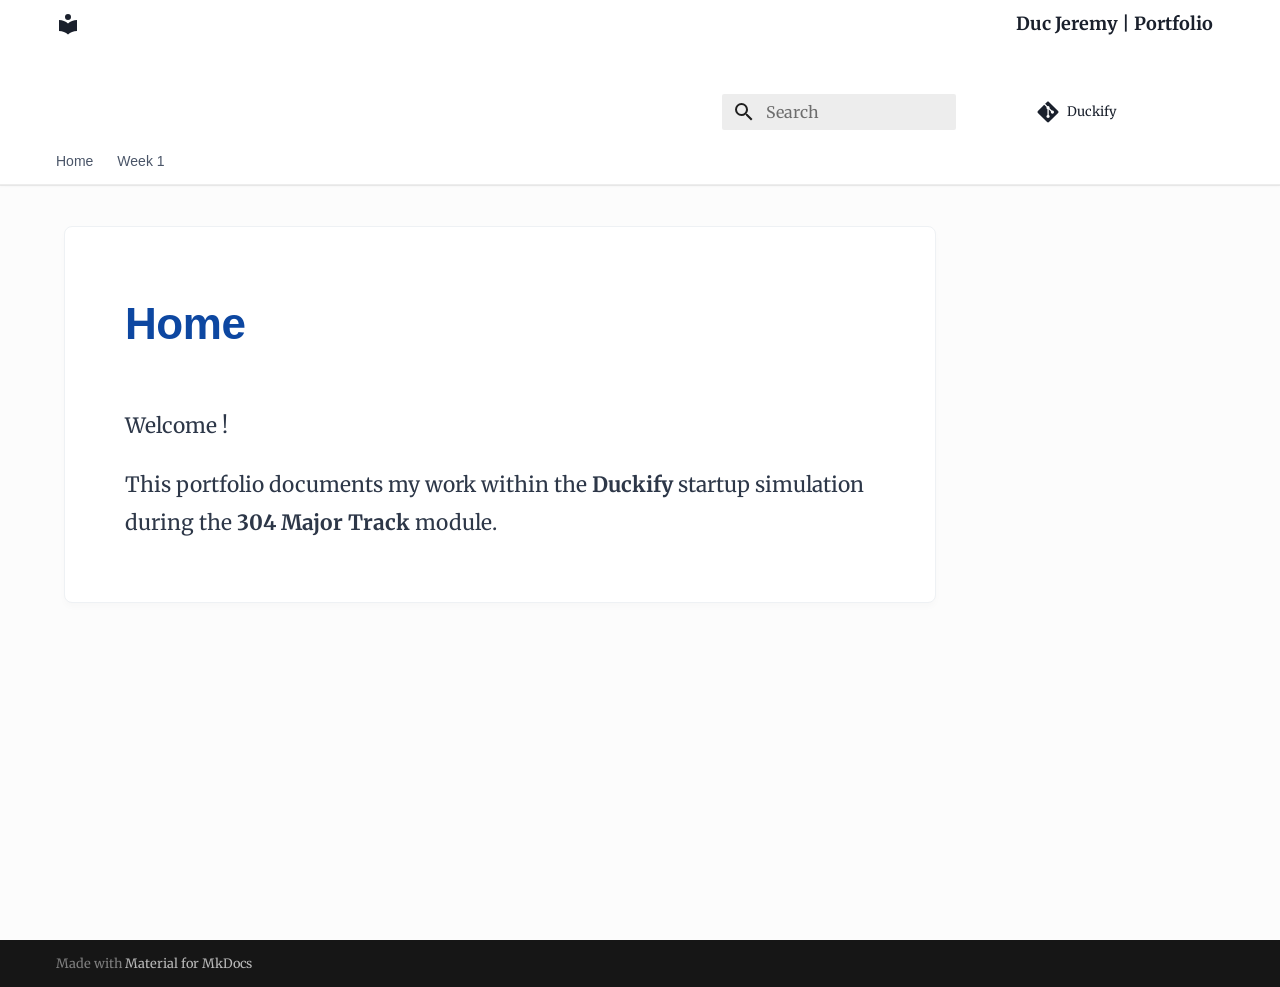
==== index.html @ 53de8f3a "Deployed ed0535f with MkDocs version: 1.6.1" ====
<!doctype html>
<html lang="en" class="no-js">
  <head>
    
      <meta charset="utf-8">
      <meta name="viewport" content="width=device-width,initial-scale=1">
      
      
      
        <link rel="canonical" href="https://github.com/jijiduc/portfolio/">
      
      
      
        <link rel="next" href="journal/week1/">
      
      
        
      
      
      <link rel="icon" href="assets/jd.jpg">
      <meta name="generator" content="mkdocs-1.6.1, mkdocs-material-9.7.2">
    
    
      
        <title>Duc Jeremy | Portfolio</title>
      
    
    
      <link rel="stylesheet" href="assets/stylesheets/main.484c7ddc.min.css">
      
        
        <link rel="stylesheet" href="assets/stylesheets/palette.ab4e12ef.min.css">
      
      


    
    
      
    
    
      
        
        
        <link rel="preconnect" href="https://fonts.gstatic.com" crossorigin>
        <link rel="stylesheet" href="https://fonts.googleapis.com/css?family=Merriweather:300,300i,400,400i,700,700i%7CRoboto+Mono:400,400i,700,700i&display=fallback">
        <style>:root{--md-text-font:"Merriweather";--md-code-font:"Roboto Mono"}</style>
      
    
    
      <link rel="stylesheet" href="stylesheets/extra.css">
    
    <script>__md_scope=new URL(".",location),__md_hash=e=>[...e].reduce(((e,_)=>(e<<5)-e+_.charCodeAt(0)),0),__md_get=(e,_=localStorage,t=__md_scope)=>JSON.parse(_.getItem(t.pathname+"."+e)),__md_set=(e,_,t=localStorage,a=__md_scope)=>{try{t.setItem(a.pathname+"."+e,JSON.stringify(_))}catch(e){}}</script>
    
      

    
    
  </head>
  
  
    
    
    
    
    
    <body dir="ltr" data-md-color-scheme="default" data-md-color-primary="white" data-md-color-accent="deep-purple">
  
    
    <input class="md-toggle" data-md-toggle="drawer" type="checkbox" id="__drawer" autocomplete="off">
    <input class="md-toggle" data-md-toggle="search" type="checkbox" id="__search" autocomplete="off">
    <label class="md-overlay" for="__drawer"></label>
    <div data-md-component="skip">
      
    </div>
    <div data-md-component="announce">
      
    </div>
    
    
      

  

<header class="md-header md-header--shadow md-header--lifted" data-md-component="header">
  <nav class="md-header__inner md-grid" aria-label="Header">
    <a href="." title="Duc Jeremy | Portfolio" class="md-header__button md-logo" aria-label="Duc Jeremy | Portfolio" data-md-component="logo">
      
  
  <svg xmlns="http://www.w3.org/2000/svg" viewBox="0 0 24 24"><path d="M12 8a3 3 0 0 0 3-3 3 3 0 0 0-3-3 3 3 0 0 0-3 3 3 3 0 0 0 3 3m0 3.54C9.64 9.35 6.5 8 3 8v11c3.5 0 6.64 1.35 9 3.54 2.36-2.19 5.5-3.54 9-3.54V8c-3.5 0-6.64 1.35-9 3.54"/></svg>

    </a>
    <label class="md-header__button md-icon" for="__drawer">
      
      <svg xmlns="http://www.w3.org/2000/svg" viewBox="0 0 24 24"><path d="M3 6h18v2H3zm0 5h18v2H3zm0 5h18v2H3z"/></svg>
    </label>
    <div class="md-header__title" data-md-component="header-title">
      <div class="md-header__ellipsis">
        <div class="md-header__topic">
          <span class="md-ellipsis">
            Duc Jeremy | Portfolio
          </span>
        </div>
        <div class="md-header__topic" data-md-component="header-topic">
          <span class="md-ellipsis">
            
              Home
            
          </span>
        </div>
      </div>
    </div>
    
      
    
    
    
    
      
      
        <label class="md-header__button md-icon" for="__search">
          
          <svg xmlns="http://www.w3.org/2000/svg" viewBox="0 0 24 24"><path d="M9.5 3A6.5 6.5 0 0 1 16 9.5c0 1.61-.59 3.09-1.56 4.23l.27.27h.79l5 5-1.5 1.5-5-5v-.79l-.27-.27A6.52 6.52 0 0 1 9.5 16 6.5 6.5 0 0 1 3 9.5 6.5 6.5 0 0 1 9.5 3m0 2C7 5 5 7 5 9.5S7 14 9.5 14 14 12 14 9.5 12 5 9.5 5"/></svg>
        </label>
        <div class="md-search" data-md-component="search" role="dialog">
  <label class="md-search__overlay" for="__search"></label>
  <div class="md-search__inner" role="search">
    <form class="md-search__form" name="search">
      <input type="text" class="md-search__input" name="query" aria-label="Search" placeholder="Search" autocapitalize="off" autocorrect="off" autocomplete="off" spellcheck="false" data-md-component="search-query" required>
      <label class="md-search__icon md-icon" for="__search">
        
        <svg xmlns="http://www.w3.org/2000/svg" viewBox="0 0 24 24"><path d="M9.5 3A6.5 6.5 0 0 1 16 9.5c0 1.61-.59 3.09-1.56 4.23l.27.27h.79l5 5-1.5 1.5-5-5v-.79l-.27-.27A6.52 6.52 0 0 1 9.5 16 6.5 6.5 0 0 1 3 9.5 6.5 6.5 0 0 1 9.5 3m0 2C7 5 5 7 5 9.5S7 14 9.5 14 14 12 14 9.5 12 5 9.5 5"/></svg>
        
        <svg xmlns="http://www.w3.org/2000/svg" viewBox="0 0 24 24"><path d="M20 11v2H8l5.5 5.5-1.42 1.42L4.16 12l7.92-7.92L13.5 5.5 8 11z"/></svg>
      </label>
      <nav class="md-search__options" aria-label="Search">
        
        <button type="reset" class="md-search__icon md-icon" title="Clear" aria-label="Clear" tabindex="-1">
          
          <svg xmlns="http://www.w3.org/2000/svg" viewBox="0 0 24 24"><path d="M19 6.41 17.59 5 12 10.59 6.41 5 5 6.41 10.59 12 5 17.59 6.41 19 12 13.41 17.59 19 19 17.59 13.41 12z"/></svg>
        </button>
      </nav>
      
    </form>
    <div class="md-search__output">
      <div class="md-search__scrollwrap" tabindex="0" data-md-scrollfix>
        <div class="md-search-result" data-md-component="search-result">
          <div class="md-search-result__meta">
            Initializing search
          </div>
          <ol class="md-search-result__list" role="presentation"></ol>
        </div>
      </div>
    </div>
  </div>
</div>
      
    
    
      <div class="md-header__source">
        <a href="https://github.com/Toys-R-Us-Rex/Duckify" title="Go to repository" class="md-source" data-md-component="source">
  <div class="md-source__icon md-icon">
    
    <svg xmlns="http://www.w3.org/2000/svg" viewBox="0 0 448 512"><!--! Font Awesome Free 7.1.0 by @fontawesome - https://fontawesome.com License - https://fontawesome.com/license/free (Icons: CC BY 4.0, Fonts: SIL OFL 1.1, Code: MIT License) Copyright 2025 Fonticons, Inc.--><path d="M439.6 236.1 244 40.5c-5.4-5.5-12.8-8.5-20.4-8.5s-15 3-20.4 8.4L162.5 81l51.5 51.5c27.1-9.1 52.7 16.8 43.4 43.7l49.7 49.7c34.2-11.8 61.2 31 35.5 56.7-26.5 26.5-70.2-2.9-56-37.3L240.3 199v121.9c25.3 12.5 22.3 41.8 9.1 55-6.4 6.4-15.2 10.1-24.3 10.1s-17.8-3.6-24.3-10.1c-17.6-17.6-11.1-46.9 11.2-56v-123c-20.8-8.5-24.6-30.7-18.6-45L142.6 101 8.5 235.1C3 240.6 0 247.9 0 255.5s3 15 8.5 20.4l195.6 195.7c5.4 5.4 12.7 8.4 20.4 8.4s15-3 20.4-8.4l194.7-194.7c5.4-5.4 8.4-12.8 8.4-20.4s-3-15-8.4-20.4"/></svg>
  </div>
  <div class="md-source__repository">
    Duckify
  </div>
</a>
      </div>
    
  </nav>
  
    
      
<nav class="md-tabs" aria-label="Tabs" data-md-component="tabs">
  <div class="md-grid">
    <ul class="md-tabs__list">
      
        
  
  
  
    
  
  
    <li class="md-tabs__item md-tabs__item--active">
      <a href="." class="md-tabs__link">
        
  
  
    
  
  Home

      </a>
    </li>
  

      
        
  
  
  
  
    <li class="md-tabs__item">
      <a href="journal/week1/" class="md-tabs__link">
        
  
  
    
  
  Week 1

      </a>
    </li>
  

      
    </ul>
  </div>
</nav>
    
  
</header>
    
    <div class="md-container" data-md-component="container">
      
      
        
      
      <main class="md-main" data-md-component="main">
        <div class="md-main__inner md-grid">
          
            
              
              <div class="md-sidebar md-sidebar--primary" data-md-component="sidebar" data-md-type="navigation" >
                <div class="md-sidebar__scrollwrap">
                  <div class="md-sidebar__inner">
                    


  


<nav class="md-nav md-nav--primary md-nav--lifted" aria-label="Navigation" data-md-level="0">
  <label class="md-nav__title" for="__drawer">
    <a href="." title="Duc Jeremy | Portfolio" class="md-nav__button md-logo" aria-label="Duc Jeremy | Portfolio" data-md-component="logo">
      
  
  <svg xmlns="http://www.w3.org/2000/svg" viewBox="0 0 24 24"><path d="M12 8a3 3 0 0 0 3-3 3 3 0 0 0-3-3 3 3 0 0 0-3 3 3 3 0 0 0 3 3m0 3.54C9.64 9.35 6.5 8 3 8v11c3.5 0 6.64 1.35 9 3.54 2.36-2.19 5.5-3.54 9-3.54V8c-3.5 0-6.64 1.35-9 3.54"/></svg>

    </a>
    Duc Jeremy | Portfolio
  </label>
  
    <div class="md-nav__source">
      <a href="https://github.com/Toys-R-Us-Rex/Duckify" title="Go to repository" class="md-source" data-md-component="source">
  <div class="md-source__icon md-icon">
    
    <svg xmlns="http://www.w3.org/2000/svg" viewBox="0 0 448 512"><!--! Font Awesome Free 7.1.0 by @fontawesome - https://fontawesome.com License - https://fontawesome.com/license/free (Icons: CC BY 4.0, Fonts: SIL OFL 1.1, Code: MIT License) Copyright 2025 Fonticons, Inc.--><path d="M439.6 236.1 244 40.5c-5.4-5.5-12.8-8.5-20.4-8.5s-15 3-20.4 8.4L162.5 81l51.5 51.5c27.1-9.1 52.7 16.8 43.4 43.7l49.7 49.7c34.2-11.8 61.2 31 35.5 56.7-26.5 26.5-70.2-2.9-56-37.3L240.3 199v121.9c25.3 12.5 22.3 41.8 9.1 55-6.4 6.4-15.2 10.1-24.3 10.1s-17.8-3.6-24.3-10.1c-17.6-17.6-11.1-46.9 11.2-56v-123c-20.8-8.5-24.6-30.7-18.6-45L142.6 101 8.5 235.1C3 240.6 0 247.9 0 255.5s3 15 8.5 20.4l195.6 195.7c5.4 5.4 12.7 8.4 20.4 8.4s15-3 20.4-8.4l194.7-194.7c5.4-5.4 8.4-12.8 8.4-20.4s-3-15-8.4-20.4"/></svg>
  </div>
  <div class="md-source__repository">
    Duckify
  </div>
</a>
    </div>
  
  <ul class="md-nav__list" data-md-scrollfix>
    
      
      
  
  
    
  
  
  
    <li class="md-nav__item md-nav__item--active">
      
      <input class="md-nav__toggle md-toggle" type="checkbox" id="__toc">
      
      
      
      <a href="." class="md-nav__link md-nav__link--active">
        
  
  
  <span class="md-ellipsis">
    
  
    Home
  

    
  </span>
  
  

      </a>
      
    </li>
  

    
      
      
  
  
  
  
    <li class="md-nav__item">
      <a href="journal/week1/" class="md-nav__link">
        
  
  
  <span class="md-ellipsis">
    
  
    Week 1
  

    
  </span>
  
  

      </a>
    </li>
  

    
  </ul>
</nav>
                  </div>
                </div>
              </div>
            
            
              
              <div class="md-sidebar md-sidebar--secondary" data-md-component="sidebar" data-md-type="toc" >
                <div class="md-sidebar__scrollwrap">
                  <div class="md-sidebar__inner">
                    

<nav class="md-nav md-nav--secondary" aria-label="Table of contents">
  
  
  
  
</nav>
                  </div>
                </div>
              </div>
            
          
          
            <div class="md-content" data-md-component="content">
              
              <article class="md-content__inner md-typeset">
                
                  


  
  


  <h1>Home</h1>

<p>Welcome !</p>
<p>This portfolio documents my work within the <strong>Duckify</strong> startup simulation during the <strong>304 Major Track</strong> module.</p>












                
              </article>
            </div>
          
          
<script>var target=document.getElementById(location.hash.slice(1));target&&target.name&&(target.checked=target.name.startsWith("__tabbed_"))</script>
        </div>
        
          <button type="button" class="md-top md-icon" data-md-component="top" hidden>
  
  <svg xmlns="http://www.w3.org/2000/svg" viewBox="0 0 24 24"><path d="M13 20h-2V8l-5.5 5.5-1.42-1.42L12 4.16l7.92 7.92-1.42 1.42L13 8z"/></svg>
  Back to top
</button>
        
      </main>
      
        <footer class="md-footer">
  
  <div class="md-footer-meta md-typeset">
    <div class="md-footer-meta__inner md-grid">
      <div class="md-copyright">
  
  
    Made with
    <a href="https://squidfunk.github.io/mkdocs-material/" target="_blank" rel="noopener">
      Material for MkDocs
    </a>
  
</div>
      
    </div>
  </div>
</footer>
      
    </div>
    <div class="md-dialog" data-md-component="dialog">
      <div class="md-dialog__inner md-typeset"></div>
    </div>
    
    
    
      
      
      <script id="__config" type="application/json">{"annotate": null, "base": ".", "features": ["navigation.tabs", "navigation.tabs.sticky", "navigation.sections", "navigation.top", "toc.follow", "header.autohide"], "search": "assets/javascripts/workers/search.2c215733.min.js", "tags": null, "translations": {"clipboard.copied": "Copied to clipboard", "clipboard.copy": "Copy to clipboard", "search.result.more.one": "1 more on this page", "search.result.more.other": "# more on this page", "search.result.none": "No matching documents", "search.result.one": "1 matching document", "search.result.other": "# matching documents", "search.result.placeholder": "Type to start searching", "search.result.term.missing": "Missing", "select.version": "Select version"}, "version": null}</script>
    
    
      <script src="assets/javascripts/bundle.79ae519e.min.js"></script>
      
    
  </body>
</html>
---- assets/stylesheets/main.484c7ddc.min.css ----
@charset "UTF-8";html{-webkit-text-size-adjust:none;-moz-text-size-adjust:none;text-size-adjust:none;box-sizing:border-box}*,:after,:before{box-sizing:inherit}@media (prefers-reduced-motion){*,:after,:before{transition:none!important}}body{margin:0}a,button,input,label{-webkit-tap-highlight-color:transparent}a{color:inherit;text-decoration:none}hr{border:0;box-sizing:initial;display:block;height:.05rem;overflow:visible;padding:0}small{font-size:80%}sub,sup{line-height:1em}img{border-style:none}table{border-collapse:initial;border-spacing:0}td,th{font-weight:400;vertical-align:top}button{background:#0000;border:0;font-family:inherit;font-size:inherit;margin:0;padding:0}input{border:0;outline:none}:root{--md-primary-fg-color:#4051b5;--md-primary-fg-color--light:#5d6cc0;--md-primary-fg-color--dark:#303fa1;--md-primary-bg-color:#fff;--md-primary-bg-color--light:#ffffffb3;--md-accent-fg-color:#526cfe;--md-accent-fg-color--transparent:#526cfe1a;--md-accent-bg-color:#fff;--md-accent-bg-color--light:#ffffffb3}[data-md-color-scheme=default]{color-scheme:light}[data-md-color-scheme=default] img[src$="#gh-dark-mode-only"],[data-md-color-scheme=default] img[src$="#only-dark"]{display:none}:root,[data-md-color-scheme=default]{--md-hue:225deg;--md-default-fg-color:#000000de;--md-default-fg-color--light:#0000008a;--md-default-fg-color--lighter:#00000052;--md-default-fg-color--lightest:#00000012;--md-default-bg-color:#fff;--md-default-bg-color--light:#ffffffb3;--md-default-bg-color--lighter:#ffffff4d;--md-default-bg-color--lightest:#ffffff1f;--md-code-fg-color:#36464e;--md-code-bg-color:#f5f5f5;--md-code-bg-color--light:#f5f5f5b3;--md-code-bg-color--lighter:#f5f5f54d;--md-code-hl-color:#4287ff;--md-code-hl-color--light:#4287ff1a;--md-code-hl-number-color:#d52a2a;--md-code-hl-special-color:#db1457;--md-code-hl-function-color:#a846b9;--md-code-hl-constant-color:#6e59d9;--md-code-hl-keyword-color:#3f6ec6;--md-code-hl-string-color:#1c7d4d;--md-code-hl-name-color:var(--md-code-fg-color);--md-code-hl-operator-color:var(--md-default-fg-color--light);--md-code-hl-punctuation-color:var(--md-default-fg-color--light);--md-code-hl-comment-color:var(--md-default-fg-color--light);--md-code-hl-generic-color:var(--md-default-fg-color--light);--md-code-hl-variable-color:var(--md-default-fg-color--light);--md-typeset-color:var(--md-default-fg-color);--md-typeset-a-color:var(--md-primary-fg-color);--md-typeset-del-color:#f5503d26;--md-typeset-ins-color:#0bd57026;--md-typeset-kbd-color:#fafafa;--md-typeset-kbd-accent-color:#fff;--md-typeset-kbd-border-color:#b8b8b8;--md-typeset-mark-color:#ffff0080;--md-typeset-table-color:#0000001f;--md-typeset-table-color--light:rgba(0,0,0,.035);--md-admonition-fg-color:var(--md-default-fg-color);--md-admonition-bg-color:var(--md-default-bg-color);--md-warning-fg-color:#000000de;--md-warning-bg-color:#ff9;--md-footer-fg-color:#fff;--md-footer-fg-color--light:#ffffffb3;--md-footer-fg-color--lighter:#ffffff73;--md-footer-bg-color:#000000de;--md-footer-bg-color--dark:#00000052;--md-shadow-z1:0 0.2rem 0.5rem #0000000d,0 0 0.05rem #0000001a;--md-shadow-z2:0 0.2rem 0.5rem #0000001a,0 0 0.05rem #00000040;--md-shadow-z3:0 0.2rem 0.5rem #0003,0 0 0.05rem #00000059}.md-icon svg{fill:currentcolor;display:block;height:1.2rem;width:1.2rem}body{-webkit-font-smoothing:antialiased;-moz-osx-font-smoothing:grayscale;--md-text-font-family:var(--md-text-font,_),-apple-system,BlinkMacSystemFont,Helvetica,Arial,sans-serif;--md-code-font-family:var(--md-code-font,_),SFMono-Regular,Consolas,Menlo,monospace}aside,body,input{font-feature-settings:"kern","liga";color:var(--md-typeset-color);font-family:var(--md-text-font-family)}code,kbd,pre{font-feature-settings:"kern";font-family:var(--md-code-font-family)}:root{--md-typeset-table-sort-icon:url('data:image/svg+xml;charset=utf-8,<svg xmlns="http://www.w3.org/2000/svg" viewBox="0 0 24 24"><path d="m18 21-4-4h3V7h-3l4-4 4 4h-3v10h3M2 19v-2h10v2M2 13v-2h7v2M2 7V5h4v2z"/></svg>');--md-typeset-table-sort-icon--asc:url('data:image/svg+xml;charset=utf-8,<svg xmlns="http://www.w3.org/2000/svg" viewBox="0 0 24 24"><path d="M19 17h3l-4 4-4-4h3V3h2M2 17h10v2H2M6 5v2H2V5m0 6h7v2H2z"/></svg>');--md-typeset-table-sort-icon--desc:url('data:image/svg+xml;charset=utf-8,<svg xmlns="http://www.w3.org/2000/svg" viewBox="0 0 24 24"><path d="M19 7h3l-4-4-4 4h3v14h2M2 17h10v2H2M6 5v2H2V5m0 6h7v2H2z"/></svg>')}.md-typeset{-webkit-print-color-adjust:exact;color-adjust:exact;font-size:.8rem;line-height:1.6;overflow-wrap:break-word}@media print{.md-typeset{font-size:.68rem}}.md-typeset blockquote,.md-typeset dl,.md-typeset figure,.md-typeset ol,.md-typeset pre,.md-typeset ul{margin-bottom:1em;margin-top:1em}.md-typeset h1{color:var(--md-default-fg-color--light);font-size:2em;line-height:1.3;margin:0 0 1.25em}.md-typeset h1,.md-typeset h2{font-weight:300;letter-spacing:-.01em}.md-typeset h2{font-size:1.5625em;line-height:1.4;margin:1.6em 0 .64em}.md-typeset h3{font-size:1.25em;font-weight:400;letter-spacing:-.01em;line-height:1.5;margin:1.6em 0 .8em}.md-typeset h2+h3{margin-top:.8em}.md-typeset h4{font-weight:700;letter-spacing:-.01em;margin:1em 0}.md-typeset h5,.md-typeset h6{color:var(--md-default-fg-color--light);font-size:.8em;font-weight:700;letter-spacing:-.01em;margin:1.25em 0}.md-typeset h5{text-transform:uppercase}.md-typeset h5 code{text-transform:none}.md-typeset hr{border-bottom:.05rem solid var(--md-default-fg-color--lightest);display:flow-root;margin:1.5em 0}.md-typeset a{color:var(--md-typeset-a-color);word-break:break-word}.md-typeset a,.md-typeset a:before{transition:color 125ms}.md-typeset a:focus,.md-typeset a:hover{color:var(--md-accent-fg-color)}.md-typeset a:focus code,.md-typeset a:hover code{background-color:var(--md-accent-fg-color--transparent);color:var(--md-accent-fg-color)}.md-typeset a code{color:var(--md-typeset-a-color)}.md-typeset a.focus-visible{outline-color:var(--md-accent-fg-color);outline-offset:.2rem}.md-typeset code,.md-typeset kbd,.md-typeset pre{color:var(--md-code-fg-color);direction:ltr;font-variant-ligatures:none;transition:background-color 125ms}@media print{.md-typeset code,.md-typeset kbd,.md-typeset pre{white-space:pre-wrap}}.md-typeset code{background-color:var(--md-code-bg-color);border-radius:.1rem;-webkit-box-decoration-break:clone;box-decoration-break:clone;font-size:.85em;padding:0 .2941176471em;transition:color 125ms,background-color 125ms;word-break:break-word}.md-typeset code:not(.focus-visible){-webkit-tap-highlight-color:transparent;outline:none}.md-typeset pre{display:flow-root;line-height:1.4;position:relative}.md-typeset pre>code{-webkit-box-decoration-break:slice;box-decoration-break:slice;box-shadow:none;display:block;margin:0;outline-color:var(--md-accent-fg-color);overflow:auto;padding:.7720588235em 1.1764705882em;scrollbar-color:var(--md-default-fg-color--lighter) #0000;scrollbar-width:thin;touch-action:auto;word-break:normal}.md-typeset pre>code:hover{scrollbar-color:var(--md-accent-fg-color) #0000}.md-typeset pre>code::-webkit-scrollbar{height:.2rem;width:.2rem}.md-typeset pre>code::-webkit-scrollbar-thumb{background-color:var(--md-default-fg-color--lighter)}.md-typeset pre>code::-webkit-scrollbar-thumb:hover{background-color:var(--md-accent-fg-color)}.md-typeset kbd{background-color:var(--md-typeset-kbd-color);border-radius:.1rem;box-shadow:0 .1rem 0 .05rem var(--md-typeset-kbd-border-color),0 .1rem 0 var(--md-typeset-kbd-border-color),0 -.1rem .2rem var(--md-typeset-kbd-accent-color) inset;color:var(--md-default-fg-color);display:inline-block;font-size:.75em;padding:0 .6666666667em;vertical-align:text-top;word-break:break-word}.md-typeset mark{background-color:var(--md-typeset-mark-color);-webkit-box-decoration-break:clone;box-decoration-break:clone;color:inherit;word-break:break-word}.md-typeset abbr{cursor:help;text-decoration:none}.md-typeset [data-preview],.md-typeset abbr{border-bottom:.05rem dotted var(--md-default-fg-color--light)}.md-typeset small{opacity:.75}[dir=ltr] .md-typeset sub,[dir=ltr] .md-typeset sup{margin-left:.078125em}[dir=rtl] .md-typeset sub,[dir=rtl] .md-typeset sup{margin-right:.078125em}[dir=ltr] .md-typeset blockquote{padding-left:.6rem}[dir=rtl] .md-typeset blockquote{padding-right:.6rem}[dir=ltr] .md-typeset blockquote{border-left:.2rem solid var(--md-default-fg-color--lighter)}[dir=rtl] .md-typeset blockquote{border-right:.2rem solid var(--md-default-fg-color--lighter)}.md-typeset blockquote{color:var(--md-default-fg-color--light);margin-left:0;margin-right:0}.md-typeset ul{list-style-type:disc}.md-typeset ul[type]{list-style-type:revert-layer}[dir=ltr] .md-typeset ol,[dir=ltr] .md-typeset ul{margin-left:.625em}[dir=rtl] .md-typeset ol,[dir=rtl] .md-typeset ul{margin-right:.625em}.md-typeset ol,.md-typeset ul{padding:0}.md-typeset ol:not([hidden]),.md-typeset ul:not([hidden]){display:flow-root}.md-typeset ol ol,.md-typeset ul ol{list-style-type:lower-alpha}.md-typeset ol ol ol,.md-typeset ul ol ol{list-style-type:lower-roman}.md-typeset ol ol ol ol,.md-typeset ul ol ol ol{list-style-type:upper-alpha}.md-typeset ol ol ol ol ol,.md-typeset ul ol ol ol ol{list-style-type:upper-roman}.md-typeset ol[type],.md-typeset ul[type]{list-style-type:revert-layer}[dir=ltr] .md-typeset ol li,[dir=ltr] .md-typeset ul li{margin-left:1.25em}[dir=rtl] .md-typeset ol li,[dir=rtl] .md-typeset ul li{margin-right:1.25em}.md-typeset ol li,.md-typeset ul li{margin-bottom:.5em}.md-typeset ol li blockquote,.md-typeset ol li p,.md-typeset ul li blockquote,.md-typeset ul li p{margin:.5em 0}.md-typeset ol li:last-child,.md-typeset ul li:last-child{margin-bottom:0}[dir=ltr] .md-typeset ol li ol,[dir=ltr] .md-typeset ol li ul,[dir=ltr] .md-typeset ul li ol,[dir=ltr] .md-typeset ul li ul{margin-left:.625em}[dir=rtl] .md-typeset ol li ol,[dir=rtl] .md-typeset ol li ul,[dir=rtl] .md-typeset ul li ol,[dir=rtl] .md-typeset ul li ul{margin-right:.625em}.md-typeset ol li ol,.md-typeset ol li ul,.md-typeset ul li ol,.md-typeset ul li ul{margin-bottom:.5em;margin-top:.5em}[dir=ltr] .md-typeset dd{margin-left:1.875em}[dir=rtl] .md-typeset dd{margin-right:1.875em}.md-typeset dd{margin-bottom:1.5em;margin-top:1em}.md-typeset img,.md-typeset svg,.md-typeset video{height:auto;max-width:100%}.md-typeset img[align=left]{margin:1em 1em 1em 0}.md-typeset img[align=right]{margin:1em 0 1em 1em}.md-typeset img[align]:only-child{margin-top:0}.md-typeset figure{display:flow-root;margin:1em auto;max-width:100%;text-align:center;width:fit-content}.md-typeset figure img{display:block;margin:0 auto}.md-typeset figcaption{font-style:italic;margin:1em auto;max-width:24rem}.md-typeset iframe{max-width:100%}.md-typeset table:not([class]){background-color:var(--md-default-bg-color);border:.05rem solid var(--md-typeset-table-color);border-radius:.1rem;display:inline-block;font-size:.64rem;max-width:100%;overflow:auto;touch-action:auto}@media print{.md-typeset table:not([class]){display:table}}.md-typeset table:not([class])+*{margin-top:1.5em}.md-typeset table:not([class]) td>:first-child,.md-typeset table:not([class]) th>:first-child{margin-top:0}.md-typeset table:not([class]) td>:last-child,.md-typeset table:not([class]) th>:last-child{margin-bottom:0}.md-typeset table:not([class]) td:not([align]),.md-typeset table:not([class]) th:not([align]){text-align:left}[dir=rtl] .md-typeset table:not([class]) td:not([align]),[dir=rtl] .md-typeset table:not([class]) th:not([align]){text-align:right}.md-typeset table:not([class]) th{font-weight:700;min-width:5rem;padding:.9375em 1.25em;vertical-align:top}.md-typeset table:not([class]) td{border-top:.05rem solid var(--md-typeset-table-color);padding:.9375em 1.25em;vertical-align:top}.md-typeset table:not([class]) tbody tr{transition:background-color 125ms}.md-typeset table:not([class]) tbody tr:hover{background-color:var(--md-typeset-table-color--light);box-shadow:0 .05rem 0 var(--md-default-bg-color) inset}.md-typeset table:not([class]) a{word-break:normal}.md-typeset table th[role=columnheader]{cursor:pointer}[dir=ltr] .md-typeset table th[role=columnheader]:after{margin-left:.5em}[dir=rtl] .md-typeset table th[role=columnheader]:after{margin-right:.5em}.md-typeset table th[role=columnheader]:after{content:"";display:inline-block;height:1.2em;-webkit-mask-image:var(--md-typeset-table-sort-icon);mask-image:var(--md-typeset-table-sort-icon);-webkit-mask-repeat:no-repeat;mask-repeat:no-repeat;-webkit-mask-size:contain;mask-size:contain;transition:background-color 125ms;vertical-align:text-bottom;width:1.2em}.md-typeset table th[role=columnheader]:hover:after{background-color:var(--md-default-fg-color--lighter)}.md-typeset table th[role=columnheader][aria-sort=ascending]:after{background-color:var(--md-default-fg-color--light);-webkit-mask-image:var(--md-typeset-table-sort-icon--asc);mask-image:var(--md-typeset-table-sort-icon--asc)}.md-typeset table th[role=columnheader][aria-sort=descending]:after{background-color:var(--md-default-fg-color--light);-webkit-mask-image:var(--md-typeset-table-sort-icon--desc);mask-image:var(--md-typeset-table-sort-icon--desc)}.md-typeset__scrollwrap{margin:1em -.8rem;overflow-x:auto;touch-action:auto}.md-typeset__table{display:inline-block;margin-bottom:.5em;padding:0 .8rem}@media print{.md-typeset__table{display:block}}html .md-typeset__table table{display:table;margin:0;overflow:hidden;width:100%}@media screen and (max-width:44.984375em){.md-content__inner>pre{margin:1em -.8rem}.md-content__inner>pre code{border-radius:0}}.md-typeset .md-author{border-radius:100%;display:block;flex-shrink:0;height:1.6rem;overflow:hidden;position:relative;transition:color 125ms,transform 125ms;width:1.6rem}.md-typeset .md-author img{display:block}.md-typeset .md-author--more{background:var(--md-default-fg-color--lightest);color:var(--md-default-fg-color--lighter);font-size:.6rem;font-weight:700;line-height:1.6rem;text-align:center}.md-typeset .md-author--long{height:2.4rem;width:2.4rem}.md-typeset a.md-author{transform:scale(1)}.md-typeset a.md-author img{border-radius:100%;filter:grayscale(100%) opacity(75%);transition:filter 125ms}.md-typeset a.md-author:focus,.md-typeset a.md-author:hover{transform:scale(1.1);z-index:1}.md-typeset a.md-author:focus img,.md-typeset a.md-author:hover img{filter:grayscale(0)}.md-banner{background-color:var(--md-footer-bg-color);color:var(--md-footer-fg-color);overflow:auto}@media print{.md-banner{display:none}}.md-banner--warning{background-color:var(--md-warning-bg-color);color:var(--md-warning-fg-color)}.md-banner__inner{font-size:.7rem;margin:.6rem auto;padding:0 .8rem}[dir=ltr] .md-banner__button{float:right}[dir=rtl] .md-banner__button{float:left}.md-banner__button{color:inherit;cursor:pointer;transition:opacity .25s}.no-js .md-banner__button{display:none}.md-banner__button:hover{opacity:.7}html{font-size:125%;height:100%;overflow-x:hidden}@media screen and (min-width:100em){html{font-size:137.5%}}@media screen and (min-width:125em){html{font-size:150%}}body{background-color:var(--md-default-bg-color);display:flex;flex-direction:column;font-size:.5rem;min-height:100%;position:relative;width:100%}@media print{body{display:block}}@media screen and (max-width:59.984375em){body[data-md-scrolllock]{position:fixed}}.md-grid{margin-left:auto;margin-right:auto;max-width:61rem}.md-container{display:flex;flex-direction:column;flex-grow:1}@media print{.md-container{display:block}}.md-main{flex-grow:1}.md-main__inner{display:flex;height:100%;margin-top:1.5rem}.md-ellipsis{overflow:hidden;text-overflow:ellipsis}.md-toggle{display:none}.md-option{height:0;opacity:0;position:absolute;width:0}.md-option:checked+label:not([hidden]){display:block}.md-option.focus-visible+label{outline-color:var(--md-accent-fg-color);outline-style:auto}.md-skip{background-color:var(--md-default-fg-color);border-radius:.1rem;color:var(--md-default-bg-color);font-size:.64rem;margin:.5rem;opacity:0;outline-color:var(--md-accent-fg-color);padding:.3rem .5rem;position:fixed;transform:translateY(.4rem);z-index:-1}.md-skip:focus{opacity:1;transform:translateY(0);transition:transform .25s cubic-bezier(.4,0,.2,1),opacity 175ms 75ms;z-index:10}@page{margin:25mm}:root{--md-clipboard-icon:url('data:image/svg+xml;charset=utf-8,<svg xmlns="http://www.w3.org/2000/svg" viewBox="0 0 24 24"><path d="M19 21H8V7h11m0-2H8a2 2 0 0 0-2 2v14a2 2 0 0 0 2 2h11a2 2 0 0 0 2-2V7a2 2 0 0 0-2-2m-3-4H4a2 2 0 0 0-2 2v14h2V3h12z"/></svg>')}.md-clipboard{border-radius:.1rem;color:var(--md-default-fg-color--lightest);cursor:pointer;height:1.5em;outline-color:var(--md-accent-fg-color);outline-offset:.1rem;transition:color .25s;width:1.5em;z-index:1}@media print{.md-clipboard{display:none}}.md-clipboard:not(.focus-visible){-webkit-tap-highlight-color:transparent;outline:none}:hover>.md-clipboard{color:var(--md-default-fg-color--light)}.md-clipboard:focus,.md-clipboard:hover{color:var(--md-accent-fg-color)}.md-clipboard:after{background-color:currentcolor;content:"";display:block;height:1.125em;margin:0 auto;-webkit-mask-image:var(--md-clipboard-icon);mask-image:var(--md-clipboard-icon);-webkit-mask-position:center;mask-position:center;-webkit-mask-repeat:no-repeat;mask-repeat:no-repeat;-webkit-mask-size:contain;mask-size:contain;width:1.125em}.md-clipboard--inline{cursor:pointer}.md-clipboard--inline code{transition:color .25s,background-color .25s}.md-clipboard--inline:focus code,.md-clipboard--inline:hover code{background-color:var(--md-accent-fg-color--transparent);color:var(--md-accent-fg-color)}:root{--md-code-select-icon:url('data:image/svg+xml;charset=utf-8,<svg xmlns="http://www.w3.org/2000/svg" viewBox="0 0 24 24"><path d="M19 19h-4v2h4c1.1 0 2-.9 2-2v-4h-2m0-12h-4v2h4v4h2V5c0-1.1-.9-2-2-2M5 5h4V3H5c-1.1 0-2 .9-2 2v4h2m0 6H3v4c0 1.1.9 2 2 2h4v-2H5zm2-4h2v2H7zm4 0h2v2h-2zm4 0h2v2h-2zM7 7h2v2H7zm4 0h2v2h-2zm4 0h2v2h-2zm-8 8h2v2H7zm4 0h2v2h-2zm4 0h2v2h-2z"/></svg>');--md-code-copy-icon:url('data:image/svg+xml;charset=utf-8,<svg xmlns="http://www.w3.org/2000/svg" viewBox="0 0 24 24"><path d="M19 21H8V7h11m0-2H8a2 2 0 0 0-2 2v14a2 2 0 0 0 2 2h11a2 2 0 0 0 2-2V7a2 2 0 0 0-2-2m-3-4H4a2 2 0 0 0-2 2v14h2V3h12z"/></svg>')}.md-typeset .md-code__content{display:grid}.md-code__nav{background-color:var(--md-code-bg-color--lighter);border-radius:.1rem;display:flex;gap:.2rem;padding:.2rem;position:absolute;right:.25em;top:.25em;transition:background-color .25s;z-index:1}:hover>.md-code__nav{background-color:var(--md-code-bg-color--light)}.md-code__button{color:var(--md-default-fg-color--lightest);cursor:pointer;display:block;height:1.5em;outline-color:var(--md-accent-fg-color);outline-offset:.1rem;transition:color .25s;width:1.5em}:hover>*>.md-code__button{color:var(--md-default-fg-color--light)}.md-code__button.focus-visible,.md-code__button:hover{color:var(--md-accent-fg-color)}.md-code__button--active{color:var(--md-default-fg-color)!important}.md-code__button:after{background-color:currentcolor;content:"";display:block;height:1.125em;margin:0 auto;-webkit-mask-position:center;mask-position:center;-webkit-mask-repeat:no-repeat;mask-repeat:no-repeat;-webkit-mask-size:contain;mask-size:contain;width:1.125em}.md-code__button[data-md-type=select]:after{-webkit-mask-image:var(--md-code-select-icon);mask-image:var(--md-code-select-icon)}.md-code__button[data-md-type=copy]:after{-webkit-mask-image:var(--md-code-copy-icon);mask-image:var(--md-code-copy-icon)}@keyframes consent{0%{opacity:0;transform:translateY(100%)}to{opacity:1;transform:translateY(0)}}@keyframes overlay{0%{opacity:0}to{opacity:1}}.md-consent__overlay{animation:overlay .25s both;-webkit-backdrop-filter:blur(.1rem);backdrop-filter:blur(.1rem);background-color:#0000008a;height:100%;opacity:1;position:fixed;top:0;width:100%;z-index:5}.md-consent__inner{animation:consent .5s cubic-bezier(.1,.7,.1,1) both;background-color:var(--md-default-bg-color);border:0;border-radius:.1rem;bottom:0;box-shadow:0 0 .2rem #0000001a,0 .2rem .4rem #0003;max-height:100%;overflow:auto;padding:0;position:fixed;width:100%;z-index:5}.md-consent__form{padding:.8rem}.md-consent__settings{display:none;margin:1em 0}input:checked+.md-consent__settings{display:block}.md-consent__controls{margin-bottom:.8rem}.md-typeset .md-consent__controls .md-button{display:inline}@media screen and (max-width:44.984375em){.md-typeset .md-consent__controls .md-button{display:block;margin-top:.4rem;text-align:center;width:100%}}.md-consent label{cursor:pointer}.md-content{flex-grow:1;min-width:0}.md-content__inner{margin:0 .8rem 1.2rem;padding-top:.6rem}@media screen and (min-width:76.25em){[dir=ltr] .md-sidebar--primary:not([hidden])~.md-content>.md-content__inner{margin-left:1.2rem}[dir=ltr] .md-sidebar--secondary:not([hidden])~.md-content>.md-content__inner,[dir=rtl] .md-sidebar--primary:not([hidden])~.md-content>.md-content__inner{margin-right:1.2rem}[dir=rtl] .md-sidebar--secondary:not([hidden])~.md-content>.md-content__inner{margin-left:1.2rem}}.md-content__inner:before{content:"";display:block;height:.4rem}.md-content__inner>:last-child{margin-bottom:0}[dir=ltr] .md-content__button{float:right}[dir=rtl] .md-content__button{float:left}[dir=ltr] .md-content__button{margin-left:.4rem}[dir=rtl] .md-content__button{margin-right:.4rem}.md-content__button{margin:.4rem 0;padding:0}@media print{.md-content__button{display:none}}.md-typeset .md-content__button{color:var(--md-default-fg-color--lighter)}.md-content__button svg{display:inline;vertical-align:top}[dir=rtl] .md-content__button svg{transform:scaleX(-1)}[dir=ltr] .md-dialog{right:.8rem}[dir=rtl] .md-dialog{left:.8rem}.md-dialog{background-color:var(--md-default-fg-color);border-radius:.1rem;bottom:.8rem;box-shadow:var(--md-shadow-z3);min-width:11.1rem;opacity:0;padding:.4rem .6rem;pointer-events:none;position:fixed;transform:translateY(100%);transition:transform 0ms .4s,opacity .4s;z-index:4}@media print{.md-dialog{display:none}}.md-dialog--active{opacity:1;pointer-events:auto;transform:translateY(0);transition:transform .4s cubic-bezier(.075,.85,.175,1),opacity .4s}.md-dialog__inner{color:var(--md-default-bg-color);font-size:.7rem}.md-feedback{margin:2em 0 1em;text-align:center}.md-feedback fieldset{border:none;margin:0;padding:0}.md-feedback__title{font-weight:700;margin:1em auto}.md-feedback__inner{position:relative}.md-feedback__list{display:flex;flex-wrap:wrap;place-content:baseline center;position:relative}.md-feedback__list:hover .md-icon:not(:disabled){color:var(--md-default-fg-color--lighter)}:disabled .md-feedback__list{min-height:1.8rem}.md-feedback__icon{color:var(--md-default-fg-color--light);cursor:pointer;flex-shrink:0;margin:0 .1rem;transition:color 125ms}.md-feedback__icon:not(:disabled).md-icon:hover{color:var(--md-accent-fg-color)}.md-feedback__icon:disabled{color:var(--md-default-fg-color--lightest);pointer-events:none}.md-feedback__note{opacity:0;position:relative;transform:translateY(.4rem);transition:transform .4s cubic-bezier(.1,.7,.1,1),opacity .15s}.md-feedback__note>*{margin:0 auto;max-width:16rem}:disabled .md-feedback__note{opacity:1;transform:translateY(0)}@media print{.md-feedback{display:none}}.md-footer{background-color:var(--md-footer-bg-color);color:var(--md-footer-fg-color)}@media print{.md-footer{display:none}}.md-footer__inner{justify-content:space-between;overflow:auto;padding:.2rem}.md-footer__inner:not([hidden]){display:flex}.md-footer__link{align-items:end;display:flex;flex-grow:0.01;margin-bottom:.4rem;margin-top:1rem;max-width:100%;outline-color:var(--md-accent-fg-color);overflow:hidden;transition:opacity .25s}.md-footer__link:focus,.md-footer__link:hover{opacity:.7}[dir=rtl] .md-footer__link svg{transform:scaleX(-1)}@media screen and (max-width:44.984375em){.md-footer__link--prev{flex-shrink:0}.md-footer__link--prev .md-footer__title{display:none}}[dir=ltr] .md-footer__link--next{margin-left:auto}[dir=rtl] .md-footer__link--next{margin-right:auto}.md-footer__link--next{text-align:right}[dir=rtl] .md-footer__link--next{text-align:left}.md-footer__title{flex-grow:1;font-size:.9rem;margin-bottom:.7rem;max-width:calc(100% - 2.4rem);padding:0 1rem;white-space:nowrap}.md-footer__button{margin:.2rem;padding:.4rem}.md-footer__direction{font-size:.64rem;opacity:.7}.md-footer-meta{background-color:var(--md-footer-bg-color--dark)}.md-footer-meta__inner{display:flex;flex-wrap:wrap;justify-content:space-between;padding:.2rem}html .md-footer-meta.md-typeset a{color:var(--md-footer-fg-color--light)}html .md-footer-meta.md-typeset a:focus,html .md-footer-meta.md-typeset a:hover{color:var(--md-footer-fg-color)}.md-copyright{color:var(--md-footer-fg-color--lighter);font-size:.64rem;margin:auto .6rem;padding:.4rem 0;width:100%}@media screen and (min-width:45em){.md-copyright{width:auto}}.md-copyright__highlight{color:var(--md-footer-fg-color--light)}.md-social{display:inline-flex;gap:.2rem;margin:0 .4rem;padding:.2rem 0 .6rem}@media screen and (min-width:45em){.md-social{padding:.6rem 0}}.md-social__link{display:inline-block;height:1.6rem;text-align:center;width:1.6rem}.md-social__link:before{line-height:1.9}.md-social__link svg{fill:currentcolor;max-height:.8rem;vertical-align:-25%}.md-typeset .md-button{border:.1rem solid;border-radius:.1rem;color:var(--md-primary-fg-color);cursor:pointer;display:inline-block;font-weight:700;padding:.625em 2em;transition:color 125ms,background-color 125ms,border-color 125ms}.md-typeset .md-button--primary{background-color:var(--md-primary-fg-color);border-color:var(--md-primary-fg-color);color:var(--md-primary-bg-color)}.md-typeset .md-button:focus,.md-typeset .md-button:hover{background-color:var(--md-accent-fg-color);border-color:var(--md-accent-fg-color);color:var(--md-accent-bg-color)}[dir=ltr] .md-typeset .md-input{border-top-left-radius:.1rem}[dir=ltr] .md-typeset .md-input,[dir=rtl] .md-typeset .md-input{border-top-right-radius:.1rem}[dir=rtl] .md-typeset .md-input{border-top-left-radius:.1rem}.md-typeset .md-input{border-bottom:.1rem solid var(--md-default-fg-color--lighter);box-shadow:var(--md-shadow-z1);font-size:.8rem;height:1.8rem;padding:0 .6rem;transition:border .25s,box-shadow .25s}.md-typeset .md-input:focus,.md-typeset .md-input:hover{border-bottom-color:var(--md-accent-fg-color);box-shadow:var(--md-shadow-z2)}.md-typeset .md-input--stretch{width:100%}.md-header{background-color:var(--md-primary-fg-color);box-shadow:0 0 .2rem #0000,0 .2rem .4rem #0000;color:var(--md-primary-bg-color);display:block;left:0;position:sticky;right:0;top:0;z-index:4}@media print{.md-header{display:none}}.md-header[hidden]{transform:translateY(-100%);transition:transform .25s cubic-bezier(.8,0,.6,1),box-shadow .25s}.md-header--shadow{box-shadow:0 0 .2rem #0000001a,0 .2rem .4rem #0003;transition:transform .25s cubic-bezier(.1,.7,.1,1),box-shadow .25s}.md-header__inner{align-items:center;display:flex;padding:0 .2rem}.md-header__button{color:currentcolor;cursor:pointer;margin:.2rem;outline-color:var(--md-accent-fg-color);padding:.4rem;position:relative;transition:opacity .25s;vertical-align:middle;z-index:1}.md-header__button:hover{opacity:.7}.md-header__button:not([hidden]){display:inline-block}.md-header__button:not(.focus-visible){-webkit-tap-highlight-color:transparent;outline:none}.md-header__button.md-logo{margin:.2rem;padding:.4rem}@media screen and (max-width:76.234375em){.md-header__button.md-logo{display:none}}.md-header__button.md-logo img,.md-header__button.md-logo svg{fill:currentcolor;display:block;height:1.2rem;width:auto}@media screen and (min-width:60em){.md-header__button[for=__search]{display:none}}.no-js .md-header__button[for=__search]{display:none}[dir=rtl] .md-header__button[for=__search] svg{transform:scaleX(-1)}@media screen and (min-width:76.25em){.md-header__button[for=__drawer]{display:none}}.md-header__topic{display:flex;max-width:100%;position:absolute;transition:transform .4s cubic-bezier(.1,.7,.1,1),opacity .15s;white-space:nowrap}.md-header__topic+.md-header__topic{opacity:0;pointer-events:none;transform:translateX(1.25rem);transition:transform .4s cubic-bezier(1,.7,.1,.1),opacity .15s;z-index:-1}[dir=rtl] .md-header__topic+.md-header__topic{transform:translateX(-1.25rem)}.md-header__topic:first-child{font-weight:700}[dir=ltr] .md-header__title{margin-left:1rem;margin-right:.4rem}[dir=rtl] .md-header__title{margin-left:.4rem;margin-right:1rem}.md-header__title{flex-grow:1;font-size:.9rem;height:2.4rem;line-height:2.4rem}.md-header__title--active .md-header__topic{opacity:0;pointer-events:none;transform:translateX(-1.25rem);transition:transform .4s cubic-bezier(1,.7,.1,.1),opacity .15s;z-index:-1}[dir=rtl] .md-header__title--active .md-header__topic{transform:translateX(1.25rem)}.md-header__title--active .md-header__topic+.md-header__topic{opacity:1;pointer-events:auto;transform:translateX(0);transition:transform .4s cubic-bezier(.1,.7,.1,1),opacity .15s;z-index:0}.md-header__title>.md-header__ellipsis{height:100%;position:relative;width:100%}.md-header__option{display:flex;flex-shrink:0;max-width:100%;transition:max-width 0ms .25s,opacity .25s .25s;white-space:nowrap}[data-md-toggle=search]:checked~.md-header .md-header__option{max-width:0;opacity:0;transition:max-width 0ms,opacity 0ms}.md-header__option>input{bottom:0}.md-header__source{display:none}@media screen and (min-width:60em){[dir=ltr] .md-header__source{margin-left:1rem}[dir=rtl] .md-header__source{margin-right:1rem}.md-header__source{display:block;max-width:11.7rem;width:11.7rem}}@media screen and (min-width:76.25em){[dir=ltr] .md-header__source{margin-left:1.4rem}[dir=rtl] .md-header__source{margin-right:1.4rem}}.md-meta{color:var(--md-default-fg-color--light);font-size:.7rem;line-height:1.3}.md-meta__list{display:inline-flex;flex-wrap:wrap;list-style:none;margin:0;padding:0}.md-meta__item:not(:last-child):after{content:"·";margin-left:.2rem;margin-right:.2rem}.md-meta__link{color:var(--md-typeset-a-color)}.md-meta__link:focus,.md-meta__link:hover{color:var(--md-accent-fg-color)}.md-draft{background-color:#ff1744;border-radius:.125em;color:#fff;display:inline-block;font-weight:700;padding-left:.5714285714em;padding-right:.5714285714em}:root{--md-nav-icon--prev:url('data:image/svg+xml;charset=utf-8,<svg xmlns="http://www.w3.org/2000/svg" viewBox="0 0 24 24"><path d="M20 11v2H8l5.5 5.5-1.42 1.42L4.16 12l7.92-7.92L13.5 5.5 8 11z"/></svg>');--md-nav-icon--next:url('data:image/svg+xml;charset=utf-8,<svg xmlns="http://www.w3.org/2000/svg" viewBox="0 0 24 24"><path d="M8.59 16.58 13.17 12 8.59 7.41 10 6l6 6-6 6z"/></svg>');--md-toc-icon:url('data:image/svg+xml;charset=utf-8,<svg xmlns="http://www.w3.org/2000/svg" viewBox="0 0 24 24"><path d="M3 9h14V7H3zm0 4h14v-2H3zm0 4h14v-2H3zm16 0h2v-2h-2zm0-10v2h2V7zm0 6h2v-2h-2z"/></svg>')}.md-nav{font-size:.7rem;line-height:1.3}.md-nav__title{color:var(--md-default-fg-color--light);display:block;font-weight:700;overflow:hidden;padding:0 .6rem;text-overflow:ellipsis}.md-nav__title .md-nav__button{display:none}.md-nav__title .md-nav__button img{height:100%;width:auto}.md-nav__title .md-nav__button.md-logo img,.md-nav__title .md-nav__button.md-logo svg{fill:currentcolor;display:block;height:2.4rem;max-width:100%;object-fit:contain;width:auto}.md-nav__list{list-style:none;margin:0;padding:0}.md-nav__link{align-items:flex-start;display:flex;gap:.4rem;margin-top:.625em;scroll-snap-align:start;transition:color 125ms}.md-nav__link--passed,.md-nav__link--passed code{color:var(--md-default-fg-color--light)}.md-nav__item .md-nav__link--active,.md-nav__item .md-nav__link--active code{color:var(--md-typeset-a-color)}.md-nav__link .md-ellipsis{position:relative}.md-nav__link .md-ellipsis code{word-break:normal}[dir=ltr] .md-nav__link .md-icon:last-child{margin-left:auto}[dir=rtl] .md-nav__link .md-icon:last-child{margin-right:auto}.md-nav__link .md-typeset{font-size:.7rem;line-height:1.3}.md-nav__link svg{fill:currentcolor;flex-shrink:0;height:1.3em;position:relative}.md-nav__link[for]:focus,.md-nav__link[for]:hover,.md-nav__link[href]:focus,.md-nav__link[href]:hover{color:var(--md-accent-fg-color);cursor:pointer}.md-nav__link[for]:focus code,.md-nav__link[for]:hover code,.md-nav__link[href]:focus code,.md-nav__link[href]:hover code{background-color:var(--md-accent-fg-color--transparent);color:var(--md-accent-fg-color)}.md-nav__link.focus-visible{outline-color:var(--md-accent-fg-color);outline-offset:.2rem}.md-nav--primary .md-nav__link[for=__toc]{display:none}.md-nav--primary .md-nav__link[for=__toc] .md-icon:after{background-color:currentcolor;display:block;height:100%;-webkit-mask-image:var(--md-toc-icon);mask-image:var(--md-toc-icon);width:100%}.md-nav--primary .md-nav__link[for=__toc]~.md-nav{display:none}.md-nav__container>.md-nav__link{margin-top:0}.md-nav__container>.md-nav__link:first-child{flex-grow:1;min-width:0}.md-nav__icon{flex-shrink:0}.md-nav__source{display:none}@media screen and (max-width:76.234375em){.md-nav--primary,.md-nav--primary .md-nav{background-color:var(--md-default-bg-color);display:flex;flex-direction:column;height:100%;left:0;position:absolute;right:0;top:0;z-index:1}.md-nav--primary .md-nav__item,.md-nav--primary .md-nav__title{font-size:.8rem;line-height:1.5}.md-nav--primary .md-nav__title{background-color:var(--md-default-fg-color--lightest);color:var(--md-default-fg-color--light);cursor:pointer;height:5.6rem;line-height:2.4rem;padding:3rem .8rem .2rem;position:relative;white-space:nowrap}[dir=ltr] .md-nav--primary .md-nav__title .md-nav__icon{left:.4rem}[dir=rtl] .md-nav--primary .md-nav__title .md-nav__icon{right:.4rem}.md-nav--primary .md-nav__title .md-nav__icon{display:block;height:1.2rem;margin:.2rem;position:absolute;top:.4rem;width:1.2rem}.md-nav--primary .md-nav__title .md-nav__icon:after{background-color:currentcolor;content:"";display:block;height:100%;-webkit-mask-image:var(--md-nav-icon--prev);mask-image:var(--md-nav-icon--prev);-webkit-mask-position:center;mask-position:center;-webkit-mask-repeat:no-repeat;mask-repeat:no-repeat;-webkit-mask-size:contain;mask-size:contain;width:100%}.md-nav--primary .md-nav__title~.md-nav__list{background-color:var(--md-default-bg-color);box-shadow:0 .05rem 0 var(--md-default-fg-color--lightest) inset;overflow-y:auto;scroll-snap-type:y mandatory;touch-action:pan-y}.md-nav--primary .md-nav__title~.md-nav__list>:first-child{border-top:0}.md-nav--primary .md-nav__title[for=__drawer]{background-color:var(--md-primary-fg-color);color:var(--md-primary-bg-color);font-weight:700}.md-nav--primary .md-nav__title .md-logo{display:block;left:.2rem;margin:.2rem;padding:.4rem;position:absolute;right:.2rem;top:.2rem}.md-nav--primary .md-nav__list{flex:1}.md-nav--primary .md-nav__item{border-top:.05rem solid var(--md-default-fg-color--lightest)}.md-nav--primary .md-nav__item--active>.md-nav__link{color:var(--md-typeset-a-color)}.md-nav--primary .md-nav__item--active>.md-nav__link:focus,.md-nav--primary .md-nav__item--active>.md-nav__link:hover{color:var(--md-accent-fg-color)}.md-nav--primary .md-nav__link{margin-top:0;padding:.6rem .8rem}.md-nav--primary .md-nav__link svg{margin-top:.1em}.md-nav--primary .md-nav__link>.md-nav__link{padding:0}[dir=ltr] .md-nav--primary .md-nav__link .md-nav__icon{margin-right:-.2rem}[dir=rtl] .md-nav--primary .md-nav__link .md-nav__icon{margin-left:-.2rem}.md-nav--primary .md-nav__link .md-nav__icon{font-size:1.2rem;height:1.2rem;width:1.2rem}.md-nav--primary .md-nav__link .md-nav__icon:after{background-color:currentcolor;content:"";display:block;height:100%;-webkit-mask-image:var(--md-nav-icon--next);mask-image:var(--md-nav-icon--next);-webkit-mask-position:center;mask-position:center;-webkit-mask-repeat:no-repeat;mask-repeat:no-repeat;-webkit-mask-size:contain;mask-size:contain;width:100%}[dir=rtl] .md-nav--primary .md-nav__icon:after{transform:scale(-1)}.md-nav--primary .md-nav--secondary .md-nav{background-color:initial;position:static}[dir=ltr] .md-nav--primary .md-nav--secondary .md-nav .md-nav__link{padding-left:1.4rem}[dir=rtl] .md-nav--primary .md-nav--secondary .md-nav .md-nav__link{padding-right:1.4rem}[dir=ltr] .md-nav--primary .md-nav--secondary .md-nav .md-nav .md-nav__link{padding-left:2rem}[dir=rtl] .md-nav--primary .md-nav--secondary .md-nav .md-nav .md-nav__link{padding-right:2rem}[dir=ltr] .md-nav--primary .md-nav--secondary .md-nav .md-nav .md-nav .md-nav__link{padding-left:2.6rem}[dir=rtl] .md-nav--primary .md-nav--secondary .md-nav .md-nav .md-nav .md-nav__link{padding-right:2.6rem}[dir=ltr] .md-nav--primary .md-nav--secondary .md-nav .md-nav .md-nav .md-nav .md-nav__link{padding-left:3.2rem}[dir=rtl] .md-nav--primary .md-nav--secondary .md-nav .md-nav .md-nav .md-nav .md-nav__link{padding-right:3.2rem}.md-nav--secondary{background-color:initial}.md-nav__toggle~.md-nav{display:flex;opacity:0;transform:translateX(100%);transition:transform .25s cubic-bezier(.8,0,.6,1),opacity 125ms 50ms}[dir=rtl] .md-nav__toggle~.md-nav{transform:translateX(-100%)}.md-nav__toggle:checked~.md-nav{opacity:1;transform:translateX(0);transition:transform .25s cubic-bezier(.4,0,.2,1),opacity 125ms 125ms}.md-nav__toggle:checked~.md-nav>.md-nav__list{backface-visibility:hidden}}@media screen and (max-width:59.984375em){.md-nav--primary .md-nav__link[for=__toc]{display:flex}.md-nav--primary .md-nav__link[for=__toc] .md-icon:after{content:""}.md-nav--primary .md-nav__link[for=__toc]+.md-nav__link{display:none}.md-nav--primary .md-nav__link[for=__toc]~.md-nav{display:flex}.md-nav__source{background-color:var(--md-primary-fg-color--dark);color:var(--md-primary-bg-color);display:block;padding:0 .2rem}}@media screen and (min-width:60em) and (max-width:76.234375em){.md-nav--integrated .md-nav__link[for=__toc]{display:flex}.md-nav--integrated .md-nav__link[for=__toc] .md-icon:after{content:""}.md-nav--integrated .md-nav__link[for=__toc]+.md-nav__link{display:none}.md-nav--integrated .md-nav__link[for=__toc]~.md-nav{display:flex}}@media screen and (min-width:60em){.md-nav{margin-bottom:-.4rem}.md-nav--secondary .md-nav__title{background:var(--md-default-bg-color);box-shadow:0 0 .4rem .4rem var(--md-default-bg-color);position:sticky;top:0;z-index:1}.md-nav--secondary .md-nav__title[for=__toc]{scroll-snap-align:start}.md-nav--secondary .md-nav__title .md-nav__icon{display:none}[dir=ltr] .md-nav--secondary .md-nav__list{padding-left:.6rem}[dir=rtl] .md-nav--secondary .md-nav__list{padding-right:.6rem}.md-nav--secondary .md-nav__list{padding-bottom:.4rem}[dir=ltr] .md-nav--secondary .md-nav__item>.md-nav__link{margin-right:.4rem}[dir=rtl] .md-nav--secondary .md-nav__item>.md-nav__link{margin-left:.4rem}}@media screen and (min-width:76.25em){.md-nav{margin-bottom:-.4rem;transition:max-height .25s cubic-bezier(.86,0,.07,1)}.md-nav--primary .md-nav__title{background:var(--md-default-bg-color);box-shadow:0 0 .4rem .4rem var(--md-default-bg-color);position:sticky;top:0;z-index:1}.md-nav--primary .md-nav__title[for=__drawer]{scroll-snap-align:start}.md-nav--primary .md-nav__title .md-nav__icon{display:none}[dir=ltr] .md-nav--primary .md-nav__list{padding-left:.6rem}[dir=rtl] .md-nav--primary .md-nav__list{padding-right:.6rem}.md-nav--primary .md-nav__list{padding-bottom:.4rem}[dir=ltr] .md-nav--primary .md-nav__item>.md-nav__link{margin-right:.4rem}[dir=rtl] .md-nav--primary .md-nav__item>.md-nav__link{margin-left:.4rem}.md-nav__toggle~.md-nav{display:grid;grid-template-rows:minmax(.4rem,0fr);opacity:0;transition:grid-template-rows .25s cubic-bezier(.86,0,.07,1),opacity .25s,visibility 0ms .25s;visibility:collapse}.md-nav__toggle~.md-nav>.md-nav__list{overflow:hidden}.md-nav__toggle.md-toggle--indeterminate~.md-nav,.md-nav__toggle:checked~.md-nav{grid-template-rows:minmax(.4rem,1fr);opacity:1;transition:grid-template-rows .25s cubic-bezier(.86,0,.07,1),opacity .15s .1s,visibility 0ms;visibility:visible}.md-nav__toggle.md-toggle--indeterminate~.md-nav{transition:none}.md-nav__item--nested>.md-nav>.md-nav__title{display:none}.md-nav__item--section{display:block;margin:1.25em 0}.md-nav__item--section:last-child{margin-bottom:0}.md-nav__item--section>.md-nav__link{font-weight:700}.md-nav__item--section>.md-nav__link[for]{color:var(--md-default-fg-color--light)}.md-nav__item--section>.md-nav__link:not(.md-nav__container){pointer-events:none}.md-nav__item--section>.md-nav__link .md-icon,.md-nav__item--section>.md-nav__link>[for]{display:none}[dir=ltr] .md-nav__item--section>.md-nav{margin-left:-.6rem}[dir=rtl] .md-nav__item--section>.md-nav{margin-right:-.6rem}.md-nav__item--section>.md-nav{display:block;opacity:1;visibility:visible}.md-nav__item--section>.md-nav>.md-nav__list>.md-nav__item{padding:0}.md-nav__icon{border-radius:100%;height:.9rem;transition:background-color .25s;width:.9rem}.md-nav__icon:hover{background-color:var(--md-accent-fg-color--transparent)}.md-nav__icon:after{background-color:currentcolor;border-radius:100%;content:"";display:inline-block;height:100%;-webkit-mask-image:var(--md-nav-icon--next);mask-image:var(--md-nav-icon--next);-webkit-mask-position:center;mask-position:center;-webkit-mask-repeat:no-repeat;mask-repeat:no-repeat;-webkit-mask-size:contain;mask-size:contain;transition:transform .25s;vertical-align:-.1rem;width:100%}[dir=rtl] .md-nav__icon:after{transform:rotate(180deg)}.md-nav__item--nested .md-nav__toggle:checked~.md-nav__link .md-nav__icon:after,.md-nav__item--nested .md-toggle--indeterminate~.md-nav__link .md-nav__icon:after{transform:rotate(90deg)}.md-nav--lifted>.md-nav__list>.md-nav__item,.md-nav--lifted>.md-nav__title{display:none}.md-nav--lifted>.md-nav__list>.md-nav__item--active{display:block}.md-nav--lifted>.md-nav__list>.md-nav__item--active>.md-nav__link{background:var(--md-default-bg-color);box-shadow:0 0 .4rem .4rem var(--md-default-bg-color);margin-top:0;position:sticky;top:0;z-index:1}.md-nav--lifted>.md-nav__list>.md-nav__item--active>.md-nav__link:not(.md-nav__container){pointer-events:none}.md-nav--lifted>.md-nav__list>.md-nav__item--active.md-nav__item--section{margin:0}[dir=ltr] .md-nav--lifted>.md-nav__list>.md-nav__item>.md-nav:not(.md-nav--secondary){margin-left:-.6rem}[dir=rtl] .md-nav--lifted>.md-nav__list>.md-nav__item>.md-nav:not(.md-nav--secondary){margin-right:-.6rem}.md-nav--lifted>.md-nav__list>.md-nav__item>[for]{color:var(--md-default-fg-color--light)}.md-nav--lifted .md-nav[data-md-level="1"]{grid-template-rows:minmax(.4rem,1fr);opacity:1;visibility:visible}[dir=ltr] .md-nav--integrated>.md-nav__list>.md-nav__item--active .md-nav--secondary{border-left:.05rem solid var(--md-primary-fg-color)}[dir=rtl] .md-nav--integrated>.md-nav__list>.md-nav__item--active .md-nav--secondary{border-right:.05rem solid var(--md-primary-fg-color)}.md-nav--integrated>.md-nav__list>.md-nav__item--active .md-nav--secondary{display:block;margin-bottom:1.25em;opacity:1;visibility:visible}.md-nav--integrated>.md-nav__list>.md-nav__item--active .md-nav--secondary>.md-nav__list{overflow:visible;padding-bottom:0}.md-nav--integrated>.md-nav__list>.md-nav__item--active .md-nav--secondary>.md-nav__title{display:none}}.md-pagination{font-size:.8rem;font-weight:700;gap:.4rem}.md-pagination,.md-pagination>*{align-items:center;display:flex;justify-content:center}.md-pagination>*{border-radius:.2rem;height:1.8rem;min-width:1.8rem;text-align:center}.md-pagination__current{background-color:var(--md-default-fg-color--lightest);color:var(--md-default-fg-color--light)}.md-pagination__link{transition:color 125ms,background-color 125ms}.md-pagination__link:focus,.md-pagination__link:hover{background-color:var(--md-accent-fg-color--transparent);color:var(--md-accent-fg-color)}.md-pagination__link:focus svg,.md-pagination__link:hover svg{color:var(--md-accent-fg-color)}.md-pagination__link.focus-visible{outline-color:var(--md-accent-fg-color);outline-offset:.2rem}.md-pagination__link svg{fill:currentcolor;color:var(--md-default-fg-color--lighter);display:block;max-height:100%;width:1.2rem}:root{--md-path-icon:url('data:image/svg+xml;charset=utf-8,<svg xmlns="http://www.w3.org/2000/svg" viewBox="0 0 24 24"><path d="M8.59 16.58 13.17 12 8.59 7.41 10 6l6 6-6 6z"/></svg>')}.md-path{font-size:.7rem;margin:0 .8rem;overflow:auto;padding-top:1.2rem}.md-path:not([hidden]){display:block}@media screen and (min-width:76.25em){.md-path{margin:0 1.2rem}}.md-path__list{align-items:center;display:flex;gap:.2rem;list-style:none;margin:0;padding:0}.md-path__item:not(:first-child){display:inline-flex;gap:.2rem;white-space:nowrap}.md-path__item:not(:first-child):before{background-color:var(--md-default-fg-color--lighter);content:"";display:inline;height:.8rem;-webkit-mask-image:var(--md-path-icon);mask-image:var(--md-path-icon);width:.8rem}.md-path__link{align-items:center;color:var(--md-default-fg-color--light);display:flex}.md-path__link:focus,.md-path__link:hover{color:var(--md-accent-fg-color)}:root{--md-post-pin-icon:url('data:image/svg+xml;charset=utf-8,<svg xmlns="http://www.w3.org/2000/svg" viewBox="0 0 24 24"><path d="M16 12V4h1V2H7v2h1v8l-2 2v2h5.2v6h1.6v-6H18v-2z"/></svg>')}.md-post__back{border-bottom:.05rem solid var(--md-default-fg-color--lightest);margin-bottom:1.2rem;padding-bottom:1.2rem}@media screen and (max-width:76.234375em){.md-post__back{display:none}}[dir=rtl] .md-post__back svg{transform:scaleX(-1)}.md-post__authors{display:flex;flex-direction:column;gap:.6rem;margin:0 .6rem 1.2rem}.md-post .md-post__meta a{transition:color 125ms}.md-post .md-post__meta a:focus,.md-post .md-post__meta a:hover{color:var(--md-accent-fg-color)}.md-post__title{color:var(--md-default-fg-color--light);font-weight:700}.md-post--excerpt{margin-bottom:3.2rem}.md-post--excerpt .md-post__header{align-items:center;display:flex;gap:.6rem;min-height:1.6rem}.md-post--excerpt .md-post__authors{align-items:center;display:inline-flex;flex-direction:row;gap:.2rem;margin:0;min-height:2.4rem}[dir=ltr] .md-post--excerpt .md-post__meta .md-meta__list{margin-right:.4rem}[dir=rtl] .md-post--excerpt .md-post__meta .md-meta__list{margin-left:.4rem}.md-post--excerpt .md-post__content>:first-child{--md-scroll-margin:6rem;margin-top:0}.md-post>.md-nav--secondary{margin:1em 0}.md-pin{background:var(--md-default-fg-color--lightest);border-radius:1rem;margin-top:-.05rem;padding:.2rem}.md-pin:after{background-color:currentcolor;content:"";display:block;height:.6rem;margin:0 auto;-webkit-mask-image:var(--md-post-pin-icon);mask-image:var(--md-post-pin-icon);-webkit-mask-position:center;mask-position:center;-webkit-mask-repeat:no-repeat;mask-repeat:no-repeat;-webkit-mask-size:contain;mask-size:contain;width:.6rem}.md-profile{align-items:center;display:flex;font-size:.7rem;gap:.6rem;line-height:1.4;width:100%}.md-profile__description{flex-grow:1}.md-content--post{display:flex}@media screen and (max-width:76.234375em){.md-content--post{flex-flow:column-reverse}}.md-content--post>.md-content__inner{flex-grow:1;min-width:0}@media screen and (min-width:76.25em){[dir=ltr] .md-content--post>.md-content__inner{margin-left:1.2rem}[dir=rtl] .md-content--post>.md-content__inner{margin-right:1.2rem}}@media screen and (max-width:76.234375em){.md-sidebar.md-sidebar--post{padding:0;position:static;width:100%}.md-sidebar.md-sidebar--post .md-sidebar__scrollwrap{overflow:visible}.md-sidebar.md-sidebar--post .md-sidebar__inner{padding:0}.md-sidebar.md-sidebar--post .md-post__meta{margin-left:.6rem;margin-right:.6rem}.md-sidebar.md-sidebar--post .md-nav__item{border:none;display:inline}.md-sidebar.md-sidebar--post .md-nav__list{display:inline-flex;flex-wrap:wrap;gap:.6rem;padding-bottom:.6rem;padding-top:.6rem}.md-sidebar.md-sidebar--post .md-nav__link{padding:0}.md-sidebar.md-sidebar--post .md-nav{height:auto;margin-bottom:0;position:static}}:root{--md-progress-value:0;--md-progress-delay:400ms}.md-progress{background:var(--md-primary-bg-color);height:.075rem;opacity:min(clamp(0,var(--md-progress-value),1),clamp(0,100 - var(--md-progress-value),1));position:fixed;top:0;transform:scaleX(calc(var(--md-progress-value)*1%));transform-origin:left;transition:transform .5s cubic-bezier(.19,1,.22,1),opacity .25s var(--md-progress-delay);width:100%;z-index:4}:root{--md-search-result-icon:url('data:image/svg+xml;charset=utf-8,<svg xmlns="http://www.w3.org/2000/svg" viewBox="0 0 24 24"><path d="M14 2H6a2 2 0 0 0-2 2v16a2 2 0 0 0 2 2h7c-.41-.25-.8-.56-1.14-.9-.33-.33-.61-.7-.86-1.1H6V4h7v5h5v1.18c.71.16 1.39.43 2 .82V8zm6.31 16.9c1.33-2.11.69-4.9-1.4-6.22-2.11-1.33-4.91-.68-6.22 1.4-1.34 2.11-.69 4.89 1.4 6.22 1.46.93 3.32.93 4.79.02L22 23.39 23.39 22zm-3.81.1a2.5 2.5 0 0 1-2.5-2.5 2.5 2.5 0 0 1 2.5-2.5 2.5 2.5 0 0 1 2.5 2.5 2.5 2.5 0 0 1-2.5 2.5"/></svg>')}.md-search{position:relative}@media screen and (min-width:60em){.md-search{padding:.2rem 0}}.no-js .md-search{display:none}.md-search__overlay{opacity:0;z-index:1}@media screen and (max-width:59.984375em){[dir=ltr] .md-search__overlay{left:-2.2rem}[dir=rtl] .md-search__overlay{right:-2.2rem}.md-search__overlay{background-color:var(--md-default-bg-color);border-radius:1rem;height:2rem;overflow:hidden;pointer-events:none;position:absolute;top:-1rem;transform-origin:center;transition:transform .3s .1s,opacity .2s .2s;width:2rem}[data-md-toggle=search]:checked~.md-header .md-search__overlay{opacity:1;transition:transform .4s,opacity .1s}}@media screen and (min-width:60em){[dir=ltr] .md-search__overlay{left:0}[dir=rtl] .md-search__overlay{right:0}.md-search__overlay{background-color:#0000008a;cursor:pointer;height:0;position:fixed;top:0;transition:width 0ms .25s,height 0ms .25s,opacity .25s;width:0}[data-md-toggle=search]:checked~.md-header .md-search__overlay{height:200vh;opacity:1;transition:width 0ms,height 0ms,opacity .25s;width:100%}}@media screen and (max-width:29.984375em){[data-md-toggle=search]:checked~.md-header .md-search__overlay{transform:scale(45)}}@media screen and (min-width:30em) and (max-width:44.984375em){[data-md-toggle=search]:checked~.md-header .md-search__overlay{transform:scale(60)}}@media screen and (min-width:45em) and (max-width:59.984375em){[data-md-toggle=search]:checked~.md-header .md-search__overlay{transform:scale(75)}}.md-search__inner{backface-visibility:hidden}@media screen and (max-width:59.984375em){[dir=ltr] .md-search__inner{left:0}[dir=rtl] .md-search__inner{right:0}.md-search__inner{height:0;opacity:0;overflow:hidden;position:fixed;top:0;transform:translateX(5%);transition:width 0ms .3s,height 0ms .3s,transform .15s cubic-bezier(.4,0,.2,1) .15s,opacity .15s .15s;width:0;z-index:2}[dir=rtl] .md-search__inner{transform:translateX(-5%)}[data-md-toggle=search]:checked~.md-header .md-search__inner{height:100%;opacity:1;transform:translateX(0);transition:width 0ms 0ms,height 0ms 0ms,transform .15s cubic-bezier(.1,.7,.1,1) .15s,opacity .15s .15s;width:100%}}@media screen and (min-width:60em){[dir=ltr] .md-search__inner{float:right}[dir=rtl] .md-search__inner{float:left}.md-search__inner{padding:.1rem 0;position:relative;transition:width .25s cubic-bezier(.1,.7,.1,1);width:11.7rem}}@media screen and (min-width:60em) and (max-width:76.234375em){[data-md-toggle=search]:checked~.md-header .md-search__inner{width:23.4rem}}@media screen and (min-width:76.25em){[data-md-toggle=search]:checked~.md-header .md-search__inner{width:34.4rem}}.md-search__form{background-color:var(--md-default-bg-color);box-shadow:0 0 .6rem #0000;height:2.4rem;position:relative;transition:color .25s,background-color .25s;z-index:2}@media screen and (min-width:60em){.md-search__form{background-color:#00000042;border-radius:.1rem;height:1.8rem}.md-search__form:hover{background-color:#ffffff1f}}[data-md-toggle=search]:checked~.md-header .md-search__form{background-color:var(--md-default-bg-color);border-radius:.1rem .1rem 0 0;box-shadow:0 0 .6rem #00000012;color:var(--md-default-fg-color)}[dir=ltr] .md-search__input{padding-left:3.6rem;padding-right:2.2rem}[dir=rtl] .md-search__input{padding-left:2.2rem;padding-right:3.6rem}.md-search__input{background:#0000;font-size:.9rem;height:100%;position:relative;text-overflow:ellipsis;width:100%;z-index:2}.md-search__input::placeholder{transition:color .25s}.md-search__input::placeholder,.md-search__input~.md-search__icon{color:var(--md-default-fg-color--light)}.md-search__input::-ms-clear{display:none}@media screen and (max-width:59.984375em){.md-search__input{font-size:.9rem;height:2.4rem;width:100%}}@media screen and (min-width:60em){[dir=ltr] .md-search__input{padding-left:2.2rem}[dir=rtl] .md-search__input{padding-right:2.2rem}.md-search__input{color:inherit;font-size:.8rem}.md-search__input::placeholder{color:var(--md-primary-bg-color--light)}.md-search__input+.md-search__icon{color:var(--md-primary-bg-color)}[data-md-toggle=search]:checked~.md-header .md-search__input{text-overflow:clip}[data-md-toggle=search]:checked~.md-header .md-search__input+.md-search__icon{color:var(--md-default-fg-color--light)}[data-md-toggle=search]:checked~.md-header .md-search__input::placeholder{color:#0000}}.md-search__icon{cursor:pointer;display:inline-block;height:1.2rem;transition:color .25s,opacity .25s;width:1.2rem}.md-search__icon:hover{opacity:.7}[dir=ltr] .md-search__icon[for=__search]{left:.5rem}[dir=rtl] .md-search__icon[for=__search]{right:.5rem}.md-search__icon[for=__search]{position:absolute;top:.3rem;z-index:2}[dir=rtl] .md-search__icon[for=__search] svg{transform:scaleX(-1)}@media screen and (max-width:59.984375em){[dir=ltr] .md-search__icon[for=__search]{left:.8rem}[dir=rtl] .md-search__icon[for=__search]{right:.8rem}.md-search__icon[for=__search]{top:.6rem}.md-search__icon[for=__search] svg:first-child{display:none}}@media screen and (min-width:60em){.md-search__icon[for=__search]{pointer-events:none}.md-search__icon[for=__search] svg:last-child{display:none}}[dir=ltr] .md-search__options{right:.5rem}[dir=rtl] .md-search__options{left:.5rem}.md-search__options{pointer-events:none;position:absolute;top:.3rem;z-index:2}@media screen and (max-width:59.984375em){[dir=ltr] .md-search__options{right:.8rem}[dir=rtl] .md-search__options{left:.8rem}.md-search__options{top:.6rem}}[dir=ltr] .md-search__options>.md-icon{margin-left:.2rem}[dir=rtl] .md-search__options>.md-icon{margin-right:.2rem}.md-search__options>.md-icon{color:var(--md-default-fg-color--light);opacity:0;transform:scale(.75);transition:transform .15s cubic-bezier(.1,.7,.1,1),opacity .15s}.md-search__options>.md-icon:not(.focus-visible){-webkit-tap-highlight-color:transparent;outline:none}[data-md-toggle=search]:checked~.md-header .md-search__input:valid~.md-search__options>.md-icon{opacity:1;pointer-events:auto;transform:scale(1)}[data-md-toggle=search]:checked~.md-header .md-search__input:valid~.md-search__options>.md-icon:hover{opacity:.7}[dir=ltr] .md-search__suggest{padding-left:3.6rem;padding-right:2.2rem}[dir=rtl] .md-search__suggest{padding-left:2.2rem;padding-right:3.6rem}.md-search__suggest{align-items:center;color:var(--md-default-fg-color--lighter);display:flex;font-size:.9rem;height:100%;opacity:0;position:absolute;top:0;transition:opacity 50ms;white-space:nowrap;width:100%}@media screen and (min-width:60em){[dir=ltr] .md-search__suggest{padding-left:2.2rem}[dir=rtl] .md-search__suggest{padding-right:2.2rem}.md-search__suggest{font-size:.8rem}}[data-md-toggle=search]:checked~.md-header .md-search__suggest{opacity:1;transition:opacity .3s .1s}[dir=ltr] .md-search__output{border-bottom-left-radius:.1rem}[dir=ltr] .md-search__output,[dir=rtl] .md-search__output{border-bottom-right-radius:.1rem}[dir=rtl] .md-search__output{border-bottom-left-radius:.1rem}.md-search__output{overflow:hidden;position:absolute;width:100%;z-index:1}@media screen and (max-width:59.984375em){.md-search__output{bottom:0;top:2.4rem}}@media screen and (min-width:60em){.md-search__output{opacity:0;top:1.9rem;transition:opacity .4s}[data-md-toggle=search]:checked~.md-header .md-search__output{box-shadow:var(--md-shadow-z3);opacity:1}}.md-search__scrollwrap{backface-visibility:hidden;background-color:var(--md-default-bg-color);height:100%;overflow-y:auto;touch-action:pan-y}@media (-webkit-max-device-pixel-ratio:1),(max-resolution:1dppx){.md-search__scrollwrap{transform:translateZ(0)}}@media screen and (min-width:60em) and (max-width:76.234375em){.md-search__scrollwrap{width:23.4rem}}@media screen and (min-width:76.25em){.md-search__scrollwrap{width:34.4rem}}@media screen and (min-width:60em){.md-search__scrollwrap{max-height:0;scrollbar-color:var(--md-default-fg-color--lighter) #0000;scrollbar-width:thin}[data-md-toggle=search]:checked~.md-header .md-search__scrollwrap{max-height:75vh}.md-search__scrollwrap:hover{scrollbar-color:var(--md-accent-fg-color) #0000}.md-search__scrollwrap::-webkit-scrollbar{height:.2rem;width:.2rem}.md-search__scrollwrap::-webkit-scrollbar-thumb{background-color:var(--md-default-fg-color--lighter)}.md-search__scrollwrap::-webkit-scrollbar-thumb:hover{background-color:var(--md-accent-fg-color)}}.md-search-result{color:var(--md-default-fg-color);word-break:break-word}.md-search-result__meta{background-color:var(--md-default-fg-color--lightest);color:var(--md-default-fg-color--light);font-size:.64rem;line-height:1.8rem;padding:0 .8rem;scroll-snap-align:start}@media screen and (min-width:60em){[dir=ltr] .md-search-result__meta{padding-left:2.2rem}[dir=rtl] .md-search-result__meta{padding-right:2.2rem}}.md-search-result__list{list-style:none;margin:0;padding:0;-webkit-user-select:none;user-select:none}.md-search-result__item{box-shadow:0 -.05rem var(--md-default-fg-color--lightest)}.md-search-result__item:first-child{box-shadow:none}.md-search-result__link{display:block;outline:none;scroll-snap-align:start;transition:background-color .25s}.md-search-result__link:focus,.md-search-result__link:hover{background-color:var(--md-accent-fg-color--transparent)}.md-search-result__link:last-child p:last-child{margin-bottom:.6rem}.md-search-result__more>summary{cursor:pointer;display:block;outline:none;position:sticky;scroll-snap-align:start;top:0;z-index:1}.md-search-result__more>summary::marker{display:none}.md-search-result__more>summary::-webkit-details-marker{display:none}.md-search-result__more>summary>div{color:var(--md-typeset-a-color);font-size:.64rem;padding:.75em .8rem;transition:color .25s,background-color .25s}@media screen and (min-width:60em){[dir=ltr] .md-search-result__more>summary>div{padding-left:2.2rem}[dir=rtl] .md-search-result__more>summary>div{padding-right:2.2rem}}.md-search-result__more>summary:focus>div,.md-search-result__more>summary:hover>div{background-color:var(--md-accent-fg-color--transparent);color:var(--md-accent-fg-color)}.md-search-result__more[open]>summary{background-color:var(--md-default-bg-color)}.md-search-result__article{overflow:hidden;padding:0 .8rem;position:relative}@media screen and (min-width:60em){[dir=ltr] .md-search-result__article{padding-left:2.2rem}[dir=rtl] .md-search-result__article{padding-right:2.2rem}}[dir=ltr] .md-search-result__icon{left:0}[dir=rtl] .md-search-result__icon{right:0}.md-search-result__icon{color:var(--md-default-fg-color--light);height:1.2rem;margin:.5rem;position:absolute;width:1.2rem}@media screen and (max-width:59.984375em){.md-search-result__icon{display:none}}.md-search-result__icon:after{background-color:currentcolor;content:"";display:inline-block;height:100%;-webkit-mask-image:var(--md-search-result-icon);mask-image:var(--md-search-result-icon);-webkit-mask-position:center;mask-position:center;-webkit-mask-repeat:no-repeat;mask-repeat:no-repeat;-webkit-mask-size:contain;mask-size:contain;width:100%}[dir=rtl] .md-search-result__icon:after{transform:scaleX(-1)}.md-search-result .md-typeset{color:var(--md-default-fg-color--light);font-size:.64rem;line-height:1.6}.md-search-result .md-typeset h1{color:var(--md-default-fg-color);font-size:.8rem;font-weight:400;line-height:1.4;margin:.55rem 0}.md-search-result .md-typeset h1 mark{text-decoration:none}.md-search-result .md-typeset h2{color:var(--md-default-fg-color);font-size:.64rem;font-weight:700;line-height:1.6;margin:.5em 0}.md-search-result .md-typeset h2 mark{text-decoration:none}.md-search-result__terms{color:var(--md-default-fg-color);display:block;font-size:.64rem;font-style:italic;margin:.5em 0}.md-search-result mark{background-color:initial;color:var(--md-accent-fg-color);text-decoration:underline}.md-select{position:relative;z-index:1}.md-select__inner{background-color:var(--md-default-bg-color);border-radius:.1rem;box-shadow:var(--md-shadow-z2);color:var(--md-default-fg-color);left:50%;margin-top:.2rem;max-height:0;opacity:0;position:absolute;top:calc(100% - .2rem);transform:translate3d(-50%,.3rem,0);transition:transform .25s 375ms,opacity .25s .25s,max-height 0ms .5s}.md-select:focus-within .md-select__inner,.md-select:hover .md-select__inner{max-height:10rem;opacity:1;transform:translate3d(-50%,0,0);transition:transform .25s cubic-bezier(.1,.7,.1,1),opacity .25s,max-height 0ms}.md-select__inner:after{border-bottom:.2rem solid #0000;border-bottom-color:var(--md-default-bg-color);border-left:.2rem solid #0000;border-right:.2rem solid #0000;border-top:0;content:"";height:0;left:50%;margin-left:-.2rem;margin-top:-.2rem;position:absolute;top:0;width:0}.md-select__list{border-radius:.1rem;font-size:.8rem;list-style-type:none;margin:0;max-height:inherit;overflow:auto;padding:0}.md-select__item{line-height:1.8rem}[dir=ltr] .md-select__link{padding-left:.6rem;padding-right:1.2rem}[dir=rtl] .md-select__link{padding-left:1.2rem;padding-right:.6rem}.md-select__link{cursor:pointer;display:block;outline:none;scroll-snap-align:start;transition:background-color .25s,color .25s;width:100%}.md-select__link:focus,.md-select__link:hover{color:var(--md-accent-fg-color)}.md-select__link:focus{background-color:var(--md-default-fg-color--lightest)}.md-sidebar{align-self:flex-start;flex-shrink:0;padding:1.2rem 0;position:sticky;top:2.4rem;width:12.1rem}@media print{.md-sidebar{display:none}}@media screen and (max-width:76.234375em){[dir=ltr] .md-sidebar--primary{left:-12.1rem}[dir=rtl] .md-sidebar--primary{right:-12.1rem}.md-sidebar--primary{background-color:var(--md-default-bg-color);display:block;height:100%;position:fixed;top:0;transform:translateX(0);transition:transform .25s cubic-bezier(.4,0,.2,1),box-shadow .25s;width:12.1rem;z-index:5}[data-md-toggle=drawer]:checked~.md-container .md-sidebar--primary{box-shadow:var(--md-shadow-z3);transform:translateX(12.1rem)}[dir=rtl] [data-md-toggle=drawer]:checked~.md-container .md-sidebar--primary{transform:translateX(-12.1rem)}.md-sidebar--primary .md-sidebar__scrollwrap{bottom:0;left:0;margin:0;overflow:hidden;position:absolute;right:0;scroll-snap-type:none;top:0}}@media screen and (min-width:76.25em){.md-sidebar{height:0}.no-js .md-sidebar{height:auto}.md-header--lifted~.md-container .md-sidebar{top:4.8rem}}.md-sidebar--secondary{display:none;order:2}@media screen and (min-width:60em){.md-sidebar--secondary{height:0}.no-js .md-sidebar--secondary{height:auto}.md-sidebar--secondary:not([hidden]){display:block}.md-sidebar--secondary .md-sidebar__scrollwrap{touch-action:pan-y}}.md-sidebar__scrollwrap{backface-visibility:hidden;margin:0 .2rem;overflow-y:auto;scrollbar-color:var(--md-default-fg-color--lighter) #0000}@media screen and (min-width:60em){.md-sidebar__scrollwrap{scrollbar-gutter:stable;scrollbar-width:thin}}.md-sidebar__scrollwrap::-webkit-scrollbar{height:.2rem;width:.2rem}.md-sidebar__scrollwrap:focus-within,.md-sidebar__scrollwrap:hover{scrollbar-color:var(--md-accent-fg-color) #0000}.md-sidebar__scrollwrap:focus-within::-webkit-scrollbar-thumb,.md-sidebar__scrollwrap:hover::-webkit-scrollbar-thumb{background-color:var(--md-default-fg-color--lighter)}.md-sidebar__scrollwrap:focus-within::-webkit-scrollbar-thumb:hover,.md-sidebar__scrollwrap:hover::-webkit-scrollbar-thumb:hover{background-color:var(--md-accent-fg-color)}@supports selector(::-webkit-scrollbar){.md-sidebar__scrollwrap{scrollbar-gutter:auto}[dir=ltr] .md-sidebar__inner{padding-right:calc(100% - 11.5rem)}[dir=rtl] .md-sidebar__inner{padding-left:calc(100% - 11.5rem)}}@media screen and (max-width:76.234375em){.md-overlay{background-color:#0000008a;height:0;opacity:0;position:fixed;top:0;transition:width 0ms .25s,height 0ms .25s,opacity .25s;width:0;z-index:5}[data-md-toggle=drawer]:checked~.md-overlay{height:100%;opacity:1;transition:width 0ms,height 0ms,opacity .25s;width:100%}}@keyframes facts{0%{height:0}to{height:.65rem}}@keyframes fact{0%{opacity:0;transform:translateY(100%)}50%{opacity:0}to{opacity:1;transform:translateY(0)}}:root{--md-source-forks-icon:url('data:image/svg+xml;charset=utf-8,<svg xmlns="http://www.w3.org/2000/svg" viewBox="0 0 16 16"><path d="M5 5.372v.878c0 .414.336.75.75.75h4.5a.75.75 0 0 0 .75-.75v-.878a2.25 2.25 0 1 1 1.5 0v.878a2.25 2.25 0 0 1-2.25 2.25h-1.5v2.128a2.251 2.251 0 1 1-1.5 0V8.5h-1.5A2.25 2.25 0 0 1 3.5 6.25v-.878a2.25 2.25 0 1 1 1.5 0M5 3.25a.75.75 0 1 0-1.5 0 .75.75 0 0 0 1.5 0m6.75.75a.75.75 0 1 0 0-1.5.75.75 0 0 0 0 1.5m-3 8.75a.75.75 0 1 0-1.5 0 .75.75 0 0 0 1.5 0"/></svg>');--md-source-repositories-icon:url('data:image/svg+xml;charset=utf-8,<svg xmlns="http://www.w3.org/2000/svg" viewBox="0 0 16 16"><path d="M2 2.5A2.5 2.5 0 0 1 4.5 0h8.75a.75.75 0 0 1 .75.75v12.5a.75.75 0 0 1-.75.75h-2.5a.75.75 0 0 1 0-1.5h1.75v-2h-8a1 1 0 0 0-.714 1.7.75.75 0 1 1-1.072 1.05A2.5 2.5 0 0 1 2 11.5Zm10.5-1h-8a1 1 0 0 0-1 1v6.708A2.5 2.5 0 0 1 4.5 9h8ZM5 12.25a.25.25 0 0 1 .25-.25h3.5a.25.25 0 0 1 .25.25v3.25a.25.25 0 0 1-.4.2l-1.45-1.087a.25.25 0 0 0-.3 0L5.4 15.7a.25.25 0 0 1-.4-.2Z"/></svg>');--md-source-stars-icon:url('data:image/svg+xml;charset=utf-8,<svg xmlns="http://www.w3.org/2000/svg" viewBox="0 0 16 16"><path d="M8 .25a.75.75 0 0 1 .673.418l1.882 3.815 4.21.612a.75.75 0 0 1 .416 1.279l-3.046 2.97.719 4.192a.751.751 0 0 1-1.088.791L8 12.347l-3.766 1.98a.75.75 0 0 1-1.088-.79l.72-4.194L.818 6.374a.75.75 0 0 1 .416-1.28l4.21-.611L7.327.668A.75.75 0 0 1 8 .25m0 2.445L6.615 5.5a.75.75 0 0 1-.564.41l-3.097.45 2.24 2.184a.75.75 0 0 1 .216.664l-.528 3.084 2.769-1.456a.75.75 0 0 1 .698 0l2.77 1.456-.53-3.084a.75.75 0 0 1 .216-.664l2.24-2.183-3.096-.45a.75.75 0 0 1-.564-.41z"/></svg>');--md-source-version-icon:url('data:image/svg+xml;charset=utf-8,<svg xmlns="http://www.w3.org/2000/svg" viewBox="0 0 16 16"><path d="M1 7.775V2.75C1 1.784 1.784 1 2.75 1h5.025c.464 0 .91.184 1.238.513l6.25 6.25a1.75 1.75 0 0 1 0 2.474l-5.026 5.026a1.75 1.75 0 0 1-2.474 0l-6.25-6.25A1.75 1.75 0 0 1 1 7.775m1.5 0c0 .066.026.13.073.177l6.25 6.25a.25.25 0 0 0 .354 0l5.025-5.025a.25.25 0 0 0 0-.354l-6.25-6.25a.25.25 0 0 0-.177-.073H2.75a.25.25 0 0 0-.25.25ZM6 5a1 1 0 1 1 0 2 1 1 0 0 1 0-2"/></svg>')}.md-source{backface-visibility:hidden;display:block;font-size:.65rem;line-height:1.2;outline-color:var(--md-accent-fg-color);transition:opacity .25s;white-space:nowrap}.md-source:hover{opacity:.7}.md-source__icon{display:inline-block;height:2.4rem;vertical-align:middle;width:2rem}[dir=ltr] .md-source__icon svg{margin-left:.6rem}[dir=rtl] .md-source__icon svg{margin-right:.6rem}.md-source__icon svg{margin-top:.6rem}[dir=ltr] .md-source__icon+.md-source__repository{padding-left:2rem}[dir=rtl] .md-source__icon+.md-source__repository{padding-right:2rem}[dir=ltr] .md-source__icon+.md-source__repository{margin-left:-2rem}[dir=rtl] .md-source__icon+.md-source__repository{margin-right:-2rem}[dir=ltr] .md-source__repository{margin-left:.6rem}[dir=rtl] .md-source__repository{margin-right:.6rem}.md-source__repository{display:inline-block;max-width:calc(100% - 1.2rem);overflow:hidden;text-overflow:ellipsis;vertical-align:middle}.md-source__facts{display:flex;font-size:.55rem;gap:.4rem;list-style-type:none;margin:.1rem 0 0;opacity:.75;overflow:hidden;padding:0;width:100%}.md-source__repository--active .md-source__facts{animation:facts .25s ease-in}.md-source__fact{overflow:hidden;text-overflow:ellipsis}.md-source__repository--active .md-source__fact{animation:fact .4s ease-out}[dir=ltr] .md-source__fact:before{margin-right:.1rem}[dir=rtl] .md-source__fact:before{margin-left:.1rem}.md-source__fact:before{background-color:currentcolor;content:"";display:inline-block;height:.6rem;-webkit-mask-position:center;mask-position:center;-webkit-mask-repeat:no-repeat;mask-repeat:no-repeat;-webkit-mask-size:contain;mask-size:contain;vertical-align:text-top;width:.6rem}.md-source__fact:nth-child(1n+2){flex-shrink:0}.md-source__fact--version:before{-webkit-mask-image:var(--md-source-version-icon);mask-image:var(--md-source-version-icon)}.md-source__fact--stars:before{-webkit-mask-image:var(--md-source-stars-icon);mask-image:var(--md-source-stars-icon)}.md-source__fact--forks:before{-webkit-mask-image:var(--md-source-forks-icon);mask-image:var(--md-source-forks-icon)}.md-source__fact--repositories:before{-webkit-mask-image:var(--md-source-repositories-icon);mask-image:var(--md-source-repositories-icon)}.md-source-file{margin:1em 0}[dir=ltr] .md-source-file__fact{margin-right:.6rem}[dir=rtl] .md-source-file__fact{margin-left:.6rem}.md-source-file__fact{align-items:center;color:var(--md-default-fg-color--light);display:inline-flex;font-size:.68rem;gap:.3rem}.md-source-file__fact .md-icon{flex-shrink:0;margin-bottom:.05rem}[dir=ltr] .md-source-file__fact .md-author{float:left}[dir=rtl] .md-source-file__fact .md-author{float:right}.md-source-file__fact .md-author{margin-right:.2rem}.md-source-file__fact svg{width:.9rem}:root{--md-status:url('data:image/svg+xml;charset=utf-8,<svg xmlns="http://www.w3.org/2000/svg" viewBox="0 0 24 24"><path d="M11 9h2V7h-2m1 13c-4.41 0-8-3.59-8-8s3.59-8 8-8 8 3.59 8 8-3.59 8-8 8m0-18A10 10 0 0 0 2 12a10 10 0 0 0 10 10 10 10 0 0 0 10-10A10 10 0 0 0 12 2m-1 15h2v-6h-2z"/></svg>');--md-status--new:url('data:image/svg+xml;charset=utf-8,<svg xmlns="http://www.w3.org/2000/svg" viewBox="0 0 24 24"><path d="m23 12-2.44-2.78.34-3.68-3.61-.82-1.89-3.18L12 3 8.6 1.54 6.71 4.72l-3.61.81.34 3.68L1 12l2.44 2.78-.34 3.69 3.61.82 1.89 3.18L12 21l3.4 1.46 1.89-3.18 3.61-.82-.34-3.68zm-10 5h-2v-2h2zm0-4h-2V7h2z"/></svg>');--md-status--deprecated:url('data:image/svg+xml;charset=utf-8,<svg xmlns="http://www.w3.org/2000/svg" viewBox="0 0 24 24"><path d="M9 3v1H4v2h1v13a2 2 0 0 0 2 2h10a2 2 0 0 0 2-2V6h1V4h-5V3zm0 5h2v9H9zm4 0h2v9h-2z"/></svg>');--md-status--encrypted:url('data:image/svg+xml;charset=utf-8,<svg xmlns="http://www.w3.org/2000/svg" viewBox="0 0 24 24"><path d="M12 1 3 5v6c0 5.55 3.84 10.74 9 12 5.16-1.26 9-6.45 9-12V5zm0 6c1.4 0 2.8 1.1 2.8 2.5V11c.6 0 1.2.6 1.2 1.3v3.5c0 .6-.6 1.2-1.3 1.2H9.2c-.6 0-1.2-.6-1.2-1.3v-3.5c0-.6.6-1.2 1.2-1.2V9.5C9.2 8.1 10.6 7 12 7m0 1.2c-.8 0-1.5.5-1.5 1.3V11h3V9.5c0-.8-.7-1.3-1.5-1.3"/></svg>')}.md-status:after{background-color:var(--md-default-fg-color--light);content:"";display:inline-block;height:1.125em;-webkit-mask-image:var(--md-status);mask-image:var(--md-status);-webkit-mask-position:center;mask-position:center;-webkit-mask-repeat:no-repeat;mask-repeat:no-repeat;-webkit-mask-size:contain;mask-size:contain;vertical-align:text-bottom;width:1.125em}.md-status:hover:after{background-color:currentcolor}.md-status--new:after{-webkit-mask-image:var(--md-status--new);mask-image:var(--md-status--new)}.md-status--deprecated:after{-webkit-mask-image:var(--md-status--deprecated);mask-image:var(--md-status--deprecated)}.md-status--encrypted:after{-webkit-mask-image:var(--md-status--encrypted);mask-image:var(--md-status--encrypted)}.md-tabs{background-color:var(--md-primary-fg-color);color:var(--md-primary-bg-color);display:block;line-height:1.3;overflow:auto;width:100%;z-index:3}@media print{.md-tabs{display:none}}@media screen and (max-width:76.234375em){.md-tabs{display:none}}.md-tabs[hidden]{pointer-events:none}[dir=ltr] .md-tabs__list{margin-left:.2rem}[dir=rtl] .md-tabs__list{margin-right:.2rem}.md-tabs__list{contain:content;display:flex;list-style:none;margin:0;overflow:auto;padding:0;scrollbar-width:none;white-space:nowrap}.md-tabs__list::-webkit-scrollbar{display:none}.md-tabs__item{height:2.4rem;padding-left:.6rem;padding-right:.6rem}.md-tabs__item--active .md-tabs__link{color:inherit;opacity:1}.md-tabs__link{backface-visibility:hidden;display:flex;font-size:.7rem;margin-top:.8rem;opacity:.7;outline-color:var(--md-accent-fg-color);outline-offset:.2rem;transition:transform .4s cubic-bezier(.1,.7,.1,1),opacity .25s}.md-tabs__link:focus,.md-tabs__link:hover{color:inherit;opacity:1}[dir=ltr] .md-tabs__link svg{margin-right:.4rem}[dir=rtl] .md-tabs__link svg{margin-left:.4rem}.md-tabs__link svg{fill:currentcolor;height:1.3em}.md-tabs__item:nth-child(2) .md-tabs__link{transition-delay:20ms}.md-tabs__item:nth-child(3) .md-tabs__link{transition-delay:40ms}.md-tabs__item:nth-child(4) .md-tabs__link{transition-delay:60ms}.md-tabs__item:nth-child(5) .md-tabs__link{transition-delay:80ms}.md-tabs__item:nth-child(6) .md-tabs__link{transition-delay:.1s}.md-tabs__item:nth-child(7) .md-tabs__link{transition-delay:.12s}.md-tabs__item:nth-child(8) .md-tabs__link{transition-delay:.14s}.md-tabs__item:nth-child(9) .md-tabs__link{transition-delay:.16s}.md-tabs__item:nth-child(10) .md-tabs__link{transition-delay:.18s}.md-tabs__item:nth-child(11) .md-tabs__link{transition-delay:.2s}.md-tabs__item:nth-child(12) .md-tabs__link{transition-delay:.22s}.md-tabs__item:nth-child(13) .md-tabs__link{transition-delay:.24s}.md-tabs__item:nth-child(14) .md-tabs__link{transition-delay:.26s}.md-tabs__item:nth-child(15) .md-tabs__link{transition-delay:.28s}.md-tabs__item:nth-child(16) .md-tabs__link{transition-delay:.3s}.md-tabs[hidden] .md-tabs__link{opacity:0;transform:translateY(50%);transition:transform 0ms .1s,opacity .1s}:root{--md-tag-icon:url('data:image/svg+xml;charset=utf-8,<svg xmlns="http://www.w3.org/2000/svg" viewBox="0 0 24 24"><path d="m5.41 21 .71-4h-4l.35-2h4l1.06-6h-4l.35-2h4l.71-4h2l-.71 4h6l.71-4h2l-.71 4h4l-.35 2h-4l-1.06 6h4l-.35 2h-4l-.71 4h-2l.71-4h-6l-.71 4zM9.53 9l-1.06 6h6l1.06-6z"/></svg>')}.md-typeset .md-tags:not([hidden]){display:inline-flex;flex-wrap:wrap;gap:.5em;margin-bottom:.75em;margin-top:-.125em}.md-typeset .md-tag{align-items:center;background:var(--md-default-fg-color--lightest);border-radius:2.4rem;display:inline-flex;font-size:.64rem;font-size:min(.8em,.64rem);font-weight:700;gap:.5em;letter-spacing:normal;line-height:1.6;padding:.3125em .78125em}.md-typeset .md-tag[href]{-webkit-tap-highlight-color:transparent;color:inherit;outline:none;transition:color 125ms,background-color 125ms}.md-typeset .md-tag[href]:focus,.md-typeset .md-tag[href]:hover{background-color:var(--md-accent-fg-color);color:var(--md-accent-bg-color)}[id]>.md-typeset .md-tag{vertical-align:text-top}.md-typeset .md-tag-shadow{opacity:.5}.md-typeset .md-tag-icon:before{background-color:var(--md-default-fg-color--lighter);content:"";display:inline-block;height:1.2em;-webkit-mask-image:var(--md-tag-icon);mask-image:var(--md-tag-icon);-webkit-mask-position:center;mask-position:center;-webkit-mask-repeat:no-repeat;mask-repeat:no-repeat;-webkit-mask-size:contain;mask-size:contain;transition:background-color 125ms;vertical-align:text-bottom;width:1.2em}.md-typeset .md-tag-icon[href]:focus:before,.md-typeset .md-tag-icon[href]:hover:before{background-color:var(--md-accent-bg-color)}@keyframes pulse{0%{transform:scale(.95)}75%{transform:scale(1)}to{transform:scale(.95)}}:root{--md-annotation-bg-icon:url('data:image/svg+xml;charset=utf-8,<svg xmlns="http://www.w3.org/2000/svg" viewBox="0 0 24 24"><path d="M12 2A10 10 0 0 0 2 12a10 10 0 0 0 10 10 10 10 0 0 0 10-10A10 10 0 0 0 12 2"/></svg>');--md-annotation-icon:url('data:image/svg+xml;charset=utf-8,<svg xmlns="http://www.w3.org/2000/svg" viewBox="0 0 24 24"><path d="M17 13h-4v4h-2v-4H7v-2h4V7h2v4h4m-5-9A10 10 0 0 0 2 12a10 10 0 0 0 10 10 10 10 0 0 0 10-10A10 10 0 0 0 12 2"/></svg>')}.md-tooltip{backface-visibility:hidden;background-color:var(--md-default-bg-color);border-radius:.1rem;box-shadow:var(--md-shadow-z2);color:var(--md-default-fg-color);font-family:var(--md-text-font-family);left:clamp(var(--md-tooltip-0,0rem) + .8rem,var(--md-tooltip-x),100vw + var(--md-tooltip-0,0rem) + .8rem - var(--md-tooltip-width) - 2 * .8rem);max-width:calc(100vw - 1.6rem);opacity:0;position:absolute;top:var(--md-tooltip-y);transform:translateY(-.4rem);transition:transform 0ms .25s,opacity .25s,z-index .25s;width:var(--md-tooltip-width);z-index:0}.md-tooltip--active{opacity:1;transform:translateY(0);transition:transform .25s cubic-bezier(.1,.7,.1,1),opacity .25s,z-index 0ms;z-index:2}.md-tooltip--inline{font-weight:700;-webkit-user-select:none;user-select:none;width:auto}.md-tooltip--inline:not(.md-tooltip--active){transform:translateY(.2rem) scale(.9)}.md-tooltip--inline .md-tooltip__inner{font-size:.5rem;padding:.2rem .4rem}[hidden]+.md-tooltip--inline{display:none}.focus-visible>.md-tooltip,.md-tooltip:target{outline:var(--md-accent-fg-color) auto}.md-tooltip__inner{font-size:.64rem;padding:.8rem}.md-tooltip__inner.md-typeset>:first-child{margin-top:0}.md-tooltip__inner.md-typeset>:last-child{margin-bottom:0}.md-annotation{font-style:normal;font-weight:400;outline:none;text-align:initial;vertical-align:text-bottom;white-space:normal}[dir=rtl] .md-annotation{direction:rtl}code .md-annotation{font-family:var(--md-code-font-family);font-size:inherit}.md-annotation:not([hidden]){display:inline-block;line-height:1.25}.md-annotation__index{border-radius:.01px;cursor:pointer;display:inline-block;margin-left:.4ch;margin-right:.4ch;outline:none;overflow:hidden;position:relative;-webkit-user-select:none;user-select:none;vertical-align:text-top;z-index:0}.md-annotation .md-annotation__index{transition:z-index .25s}@media screen{.md-annotation__index{width:2.2ch}[data-md-visible]>.md-annotation__index{animation:pulse 2s infinite}.md-annotation__index:before{background:var(--md-default-bg-color);-webkit-mask-image:var(--md-annotation-bg-icon);mask-image:var(--md-annotation-bg-icon)}.md-annotation__index:after,.md-annotation__index:before{content:"";height:2.2ch;-webkit-mask-position:center;mask-position:center;-webkit-mask-repeat:no-repeat;mask-repeat:no-repeat;-webkit-mask-size:contain;mask-size:contain;position:absolute;top:-.1ch;width:2.2ch;z-index:-1}.md-annotation__index:after{background-color:var(--md-default-fg-color--lighter);-webkit-mask-image:var(--md-annotation-icon);mask-image:var(--md-annotation-icon);transform:scale(1.0001);transition:background-color .25s,transform .25s}.md-tooltip--active+.md-annotation__index:after{transform:rotate(45deg)}.md-tooltip--active+.md-annotation__index:after,:hover>.md-annotation__index:after{background-color:var(--md-accent-fg-color)}}.md-tooltip--active+.md-annotation__index{animation-play-state:paused;transition-duration:0ms;z-index:2}.md-annotation__index [data-md-annotation-id]{display:inline-block}@media print{.md-annotation__index [data-md-annotation-id]{background:var(--md-default-fg-color--lighter);border-radius:2ch;color:var(--md-default-bg-color);font-weight:700;padding:0 .6ch;white-space:nowrap}.md-annotation__index [data-md-annotation-id]:after{content:attr(data-md-annotation-id)}}.md-typeset .md-annotation-list{counter-reset:annotation;list-style:none!important}.md-typeset .md-annotation-list li{position:relative}[dir=ltr] .md-typeset .md-annotation-list li:before{left:-2.125em}[dir=rtl] .md-typeset .md-annotation-list li:before{right:-2.125em}.md-typeset .md-annotation-list li:before{background:var(--md-default-fg-color--lighter);border-radius:2ch;color:var(--md-default-bg-color);content:counter(annotation);counter-increment:annotation;font-size:.8875em;font-weight:700;height:2ch;line-height:1.25;min-width:2ch;padding:0 .6ch;position:absolute;text-align:center;top:.25em}:root{--md-tooltip-width:20rem;--md-tooltip-tail:0.3rem}.md-tooltip2{backface-visibility:hidden;color:var(--md-default-fg-color);font-family:var(--md-text-font-family);opacity:0;pointer-events:none;position:absolute;top:calc(var(--md-tooltip-host-y) + var(--md-tooltip-y));transform:translateY(-.4rem);transform-origin:calc(var(--md-tooltip-host-x) + var(--md-tooltip-x)) 0;transition:transform 0ms .25s,opacity .25s,z-index .25s;width:100%;z-index:0}.md-tooltip2:before{border-left:var(--md-tooltip-tail) solid #0000;border-right:var(--md-tooltip-tail) solid #0000;content:"";display:block;left:clamp(1.5 * .8rem,var(--md-tooltip-host-x) + var(--md-tooltip-x) - var(--md-tooltip-tail),100vw - 2 * var(--md-tooltip-tail) - 1.5 * .8rem);position:absolute;z-index:1}.md-tooltip2--top:before{border-top:var(--md-tooltip-tail) solid var(--md-default-bg-color);bottom:calc(var(--md-tooltip-tail)*-1 + .025rem);filter:drop-shadow(0 1px 0 hsla(0,0%,0%,.05))}.md-tooltip2--bottom:before{border-bottom:var(--md-tooltip-tail) solid var(--md-default-bg-color);filter:drop-shadow(0 -1px 0 hsla(0,0%,0%,.05));top:calc(var(--md-tooltip-tail)*-1 + .025rem)}.md-tooltip2--active{opacity:1;transform:translateY(0);transition:transform .4s cubic-bezier(0,1,.5,1),opacity .25s,z-index 0ms;z-index:2}.md-tooltip2__inner{scrollbar-gutter:stable;background-color:var(--md-default-bg-color);border-radius:.1rem;box-shadow:var(--md-shadow-z2);left:clamp(.8rem,var(--md-tooltip-host-x) - .8rem,100vw - var(--md-tooltip-width) - .8rem);max-height:40vh;max-width:calc(100vw - 1.6rem);position:relative;scrollbar-width:thin}.md-tooltip2__inner::-webkit-scrollbar{height:.2rem;width:.2rem}.md-tooltip2__inner::-webkit-scrollbar-thumb{background-color:var(--md-default-fg-color--lighter)}.md-tooltip2__inner::-webkit-scrollbar-thumb:hover{background-color:var(--md-accent-fg-color)}[role=dialog]>.md-tooltip2__inner{font-size:.64rem;overflow:auto;padding:0 .8rem;pointer-events:auto;width:var(--md-tooltip-width)}[role=dialog]>.md-tooltip2__inner:after,[role=dialog]>.md-tooltip2__inner:before{content:"";display:block;height:.8rem;position:sticky;width:100%;z-index:10}[role=dialog]>.md-tooltip2__inner:before{background:linear-gradient(var(--md-default-bg-color),#0000 75%);top:0}[role=dialog]>.md-tooltip2__inner:after{background:linear-gradient(#0000,var(--md-default-bg-color) 75%);bottom:0}[role=tooltip]>.md-tooltip2__inner{font-size:.5rem;font-weight:700;left:clamp(.8rem,var(--md-tooltip-host-x) + var(--md-tooltip-x) - var(--md-tooltip-width)/2,100vw - var(--md-tooltip-width) - .8rem);max-width:min(100vw - 2 * .8rem,400px);padding:.2rem .4rem;-webkit-user-select:none;user-select:none;width:fit-content}.md-tooltip2__inner.md-typeset>:first-child{margin-top:0}.md-tooltip2__inner.md-typeset>:last-child{margin-bottom:0}[dir=ltr] .md-top{margin-left:50%}[dir=rtl] .md-top{margin-right:50%}.md-top{background-color:var(--md-default-bg-color);border-radius:1.6rem;box-shadow:var(--md-shadow-z2);color:var(--md-default-fg-color--light);cursor:pointer;display:block;font-size:.7rem;outline:none;padding:.4rem .8rem;position:fixed;top:3.2rem;transform:translate(-50%);transition:color 125ms,background-color 125ms,transform 125ms cubic-bezier(.4,0,.2,1),opacity 125ms;z-index:2}@media print{.md-top{display:none}}[dir=rtl] .md-top{transform:translate(50%)}.md-top[hidden]{opacity:0;pointer-events:none;transform:translate(-50%,.2rem);transition-duration:0ms}[dir=rtl] .md-top[hidden]{transform:translate(50%,.2rem)}.md-top:focus,.md-top:hover{background-color:var(--md-accent-fg-color);color:var(--md-accent-bg-color)}.md-top svg{display:inline-block;vertical-align:-.5em}@keyframes hoverfix{0%{pointer-events:none}}:root{--md-version-icon:url('data:image/svg+xml;charset=utf-8,<svg xmlns="http://www.w3.org/2000/svg" viewBox="0 0 320 512"><!--! Font Awesome Free 7.1.0 by @fontawesome - https://fontawesome.com License - https://fontawesome.com/license/free (Icons: CC BY 4.0, Fonts: SIL OFL 1.1, Code: MIT License) Copyright 2025 Fonticons, Inc.--><path d="M140.3 376.8c12.6 10.2 31.1 9.5 42.8-2.2l128-128c9.2-9.2 11.9-22.9 6.9-34.9S301.4 192 288.5 192h-256c-12.9 0-24.6 7.8-29.6 19.8s-2.2 25.7 7 34.8l128 128z"/></svg>')}.md-version{flex-shrink:0;font-size:.8rem;height:2.4rem}[dir=ltr] .md-version__current{margin-left:1.4rem;margin-right:.4rem}[dir=rtl] .md-version__current{margin-left:.4rem;margin-right:1.4rem}.md-version__current{color:inherit;cursor:pointer;outline:none;position:relative;top:.05rem}[dir=ltr] .md-version__current:after{margin-left:.4rem}[dir=rtl] .md-version__current:after{margin-right:.4rem}.md-version__current:after{background-color:currentcolor;content:"";display:inline-block;height:.6rem;-webkit-mask-image:var(--md-version-icon);mask-image:var(--md-version-icon);-webkit-mask-position:center;mask-position:center;-webkit-mask-repeat:no-repeat;mask-repeat:no-repeat;-webkit-mask-size:contain;mask-size:contain;width:.4rem}.md-version__alias{margin-left:.3rem;opacity:.7}.md-version__list{background-color:var(--md-default-bg-color);border-radius:.1rem;box-shadow:var(--md-shadow-z2);color:var(--md-default-fg-color);list-style-type:none;margin:.2rem .8rem;max-height:0;opacity:0;overflow:auto;padding:0;position:absolute;scroll-snap-type:y mandatory;top:.15rem;transition:max-height 0ms .5s,opacity .25s .25s;z-index:3}.md-version:focus-within .md-version__list,.md-version:hover .md-version__list{max-height:10rem;opacity:1;transition:max-height 0ms,opacity .25s}@media (hover:none),(pointer:coarse){.md-version:hover .md-version__list{animation:hoverfix .25s forwards}.md-version:focus-within .md-version__list{animation:none}}.md-version__item{line-height:1.8rem}[dir=ltr] .md-version__link{padding-left:.6rem;padding-right:1.2rem}[dir=rtl] .md-version__link{padding-left:1.2rem;padding-right:.6rem}.md-version__link{cursor:pointer;display:block;outline:none;scroll-snap-align:start;transition:color .25s,background-color .25s;white-space:nowrap;width:100%}.md-version__link:focus,.md-version__link:hover{color:var(--md-accent-fg-color)}.md-version__link:focus{background-color:var(--md-default-fg-color--lightest)}:root{--md-admonition-icon--note:url('data:image/svg+xml;charset=utf-8,<svg xmlns="http://www.w3.org/2000/svg" viewBox="0 0 24 24"><path d="M12 2C6.47 2 2 6.47 2 12s4.47 10 10 10 10-4.47 10-10S17.53 2 12 2m3.1 5.07c.14 0 .28.05.4.16l1.27 1.27c.23.22.23.57 0 .78l-1 1-2.05-2.05 1-1c.1-.11.24-.16.38-.16m-1.97 1.74 2.06 2.06-6.06 6.06H7.07v-2.06z"/></svg>');--md-admonition-icon--abstract:url('data:image/svg+xml;charset=utf-8,<svg xmlns="http://www.w3.org/2000/svg" viewBox="0 0 24 24"><path d="M17 9H7V7h10m0 6H7v-2h10m-3 6H7v-2h7M12 3a1 1 0 0 1 1 1 1 1 0 0 1-1 1 1 1 0 0 1-1-1 1 1 0 0 1 1-1m7 0h-4.18C14.4 1.84 13.3 1 12 1s-2.4.84-2.82 2H5a2 2 0 0 0-2 2v14a2 2 0 0 0 2 2h14a2 2 0 0 0 2-2V5a2 2 0 0 0-2-2"/></svg>');--md-admonition-icon--info:url('data:image/svg+xml;charset=utf-8,<svg xmlns="http://www.w3.org/2000/svg" viewBox="0 0 24 24"><path d="M13 9h-2V7h2m0 10h-2v-6h2m-1-9A10 10 0 0 0 2 12a10 10 0 0 0 10 10 10 10 0 0 0 10-10A10 10 0 0 0 12 2"/></svg>');--md-admonition-icon--tip:url('data:image/svg+xml;charset=utf-8,<svg xmlns="http://www.w3.org/2000/svg" viewBox="0 0 24 24"><path d="M17.66 11.2c-.23-.3-.51-.56-.77-.82-.67-.6-1.43-1.03-2.07-1.66C13.33 7.26 13 4.85 13.95 3c-.95.23-1.78.75-2.49 1.32-2.59 2.08-3.61 5.75-2.39 8.9.04.1.08.2.08.33 0 .22-.15.42-.35.5-.23.1-.47.04-.66-.12a.6.6 0 0 1-.14-.17c-1.13-1.43-1.31-3.48-.55-5.12C5.78 10 4.87 12.3 5 14.47c.06.5.12 1 .29 1.5.14.6.41 1.2.71 1.73 1.08 1.73 2.95 2.97 4.96 3.22 2.14.27 4.43-.12 6.07-1.6 1.83-1.66 2.47-4.32 1.53-6.6l-.13-.26c-.21-.46-.77-1.26-.77-1.26m-3.16 6.3c-.28.24-.74.5-1.1.6-1.12.4-2.24-.16-2.9-.82 1.19-.28 1.9-1.16 2.11-2.05.17-.8-.15-1.46-.28-2.23-.12-.74-.1-1.37.17-2.06.19.38.39.76.63 1.06.77 1 1.98 1.44 2.24 2.8.04.14.06.28.06.43.03.82-.33 1.72-.93 2.27"/></svg>');--md-admonition-icon--success:url('data:image/svg+xml;charset=utf-8,<svg xmlns="http://www.w3.org/2000/svg" viewBox="0 0 24 24"><path d="M21 7 9 19l-5.5-5.5 1.41-1.41L9 16.17 19.59 5.59z"/></svg>');--md-admonition-icon--question:url('data:image/svg+xml;charset=utf-8,<svg xmlns="http://www.w3.org/2000/svg" viewBox="0 0 24 24"><path d="m15.07 11.25-.9.92C13.45 12.89 13 13.5 13 15h-2v-.5c0-1.11.45-2.11 1.17-2.83l1.24-1.26c.37-.36.59-.86.59-1.41a2 2 0 0 0-2-2 2 2 0 0 0-2 2H8a4 4 0 0 1 4-4 4 4 0 0 1 4 4 3.2 3.2 0 0 1-.93 2.25M13 19h-2v-2h2M12 2A10 10 0 0 0 2 12a10 10 0 0 0 10 10 10 10 0 0 0 10-10c0-5.53-4.5-10-10-10"/></svg>');--md-admonition-icon--warning:url('data:image/svg+xml;charset=utf-8,<svg xmlns="http://www.w3.org/2000/svg" viewBox="0 0 24 24"><path d="M13 14h-2V9h2m0 9h-2v-2h2M1 21h22L12 2z"/></svg>');--md-admonition-icon--failure:url('data:image/svg+xml;charset=utf-8,<svg xmlns="http://www.w3.org/2000/svg" viewBox="0 0 24 24"><path d="M19 6.41 17.59 5 12 10.59 6.41 5 5 6.41 10.59 12 5 17.59 6.41 19 12 13.41 17.59 19 19 17.59 13.41 12z"/></svg>');--md-admonition-icon--danger:url('data:image/svg+xml;charset=utf-8,<svg xmlns="http://www.w3.org/2000/svg" viewBox="0 0 24 24"><path d="m11.5 20 4.86-9.73H13V4l-5 9.73h3.5zM12 2c2.75 0 5.1 1 7.05 2.95S22 9.25 22 12s-1 5.1-2.95 7.05S14.75 22 12 22s-5.1-1-7.05-2.95S2 14.75 2 12s1-5.1 2.95-7.05S9.25 2 12 2"/></svg>');--md-admonition-icon--bug:url('data:image/svg+xml;charset=utf-8,<svg xmlns="http://www.w3.org/2000/svg" viewBox="0 0 24 24"><path d="M11 13h2v1h-2zm10-8v6c0 5.5-3.8 10.7-9 12-5.2-1.3-9-6.5-9-12V5l9-4zm-4 5h-2.2c-.2-.6-.6-1.1-1.1-1.5l1.2-1.2-.7-.7L12.8 8H12c-.2 0-.5 0-.7.1L9.9 6.6l-.8.8 1.2 1.2c-.5.3-.9.8-1.1 1.4H7v1h2v1H7v1h2v1H7v1h2.2c.4 1.2 1.5 2 2.8 2s2.4-.8 2.8-2H17v-1h-2v-1h2v-1h-2v-1h2zm-6 2h2v-1h-2z"/></svg>');--md-admonition-icon--example:url('data:image/svg+xml;charset=utf-8,<svg xmlns="http://www.w3.org/2000/svg" viewBox="0 0 24 24"><path d="M7 2v2h1v14a4 4 0 0 0 4 4 4 4 0 0 0 4-4V4h1V2zm4 14c-.6 0-1-.4-1-1s.4-1 1-1 1 .4 1 1-.4 1-1 1m2-4c-.6 0-1-.4-1-1s.4-1 1-1 1 .4 1 1-.4 1-1 1m1-5h-4V4h4z"/></svg>');--md-admonition-icon--quote:url('data:image/svg+xml;charset=utf-8,<svg xmlns="http://www.w3.org/2000/svg" viewBox="0 0 24 24"><path d="M14 17h3l2-4V7h-6v6h3M6 17h3l2-4V7H5v6h3z"/></svg>')}.md-typeset .admonition,.md-typeset details{background-color:var(--md-admonition-bg-color);border:.075rem solid #448aff;border-radius:.2rem;box-shadow:var(--md-shadow-z1);color:var(--md-admonition-fg-color);display:flow-root;font-size:.64rem;margin:1.5625em 0;padding:0 .6rem;page-break-inside:avoid;transition:box-shadow 125ms}@media print{.md-typeset .admonition,.md-typeset details{box-shadow:none}}.md-typeset .admonition:focus-within,.md-typeset details:focus-within{box-shadow:0 0 0 .2rem #448aff1a}.md-typeset .admonition>*,.md-typeset details>*{box-sizing:border-box}.md-typeset .admonition .admonition,.md-typeset .admonition details,.md-typeset details .admonition,.md-typeset details details{margin-bottom:1em;margin-top:1em}.md-typeset .admonition .md-typeset__scrollwrap,.md-typeset details .md-typeset__scrollwrap{margin:1em -.6rem}.md-typeset .admonition .md-typeset__table,.md-typeset details .md-typeset__table{padding:0 .6rem}.md-typeset .admonition>.tabbed-set:only-child,.md-typeset details>.tabbed-set:only-child{margin-top:0}html .md-typeset .admonition>:last-child,html .md-typeset details>:last-child{margin-bottom:.6rem}[dir=ltr] .md-typeset .admonition-title,[dir=ltr] .md-typeset summary{padding-left:2rem;padding-right:.6rem}[dir=rtl] .md-typeset .admonition-title,[dir=rtl] .md-typeset summary{padding-left:.6rem;padding-right:2rem}[dir=ltr] .md-typeset .admonition-title,[dir=ltr] .md-typeset summary{border-left-width:.2rem}[dir=rtl] .md-typeset .admonition-title,[dir=rtl] .md-typeset summary{border-right-width:.2rem}[dir=ltr] .md-typeset .admonition-title,[dir=ltr] .md-typeset summary{border-top-left-radius:.1rem}[dir=ltr] .md-typeset .admonition-title,[dir=ltr] .md-typeset summary,[dir=rtl] .md-typeset .admonition-title,[dir=rtl] .md-typeset summary{border-top-right-radius:.1rem}[dir=rtl] .md-typeset .admonition-title,[dir=rtl] .md-typeset summary{border-top-left-radius:.1rem}.md-typeset .admonition-title,.md-typeset summary{background-color:#448aff1a;border:none;font-weight:700;margin:0 -.6rem;padding-bottom:.4rem;padding-top:.4rem;position:relative}html .md-typeset .admonition-title:last-child,html .md-typeset summary:last-child{margin-bottom:0}[dir=ltr] .md-typeset .admonition-title:before,[dir=ltr] .md-typeset summary:before{left:.6rem}[dir=rtl] .md-typeset .admonition-title:before,[dir=rtl] .md-typeset summary:before{right:.6rem}.md-typeset .admonition-title:before,.md-typeset summary:before{background-color:#448aff;content:"";height:1rem;-webkit-mask-image:var(--md-admonition-icon--note);mask-image:var(--md-admonition-icon--note);-webkit-mask-position:center;mask-position:center;-webkit-mask-repeat:no-repeat;mask-repeat:no-repeat;-webkit-mask-size:contain;mask-size:contain;position:absolute;top:.625em;width:1rem}.md-typeset .admonition-title code,.md-typeset summary code{box-shadow:0 0 0 .05rem var(--md-default-fg-color--lightest)}.md-typeset .admonition.note,.md-typeset details.note{border-color:#448aff}.md-typeset .admonition.note:focus-within,.md-typeset details.note:focus-within{box-shadow:0 0 0 .2rem #448aff1a}.md-typeset .note>.admonition-title,.md-typeset .note>summary{background-color:#448aff1a}.md-typeset .note>.admonition-title:before,.md-typeset .note>summary:before{background-color:#448aff;-webkit-mask-image:var(--md-admonition-icon--note);mask-image:var(--md-admonition-icon--note)}.md-typeset .note>.admonition-title:after,.md-typeset .note>summary:after{color:#448aff}.md-typeset .admonition.abstract,.md-typeset details.abstract{border-color:#00b0ff}.md-typeset .admonition.abstract:focus-within,.md-typeset details.abstract:focus-within{box-shadow:0 0 0 .2rem #00b0ff1a}.md-typeset .abstract>.admonition-title,.md-typeset .abstract>summary{background-color:#00b0ff1a}.md-typeset .abstract>.admonition-title:before,.md-typeset .abstract>summary:before{background-color:#00b0ff;-webkit-mask-image:var(--md-admonition-icon--abstract);mask-image:var(--md-admonition-icon--abstract)}.md-typeset .abstract>.admonition-title:after,.md-typeset .abstract>summary:after{color:#00b0ff}.md-typeset .admonition.info,.md-typeset details.info{border-color:#00b8d4}.md-typeset .admonition.info:focus-within,.md-typeset details.info:focus-within{box-shadow:0 0 0 .2rem #00b8d41a}.md-typeset .info>.admonition-title,.md-typeset .info>summary{background-color:#00b8d41a}.md-typeset .info>.admonition-title:before,.md-typeset .info>summary:before{background-color:#00b8d4;-webkit-mask-image:var(--md-admonition-icon--info);mask-image:var(--md-admonition-icon--info)}.md-typeset .info>.admonition-title:after,.md-typeset .info>summary:after{color:#00b8d4}.md-typeset .admonition.tip,.md-typeset details.tip{border-color:#00bfa5}.md-typeset .admonition.tip:focus-within,.md-typeset details.tip:focus-within{box-shadow:0 0 0 .2rem #00bfa51a}.md-typeset .tip>.admonition-title,.md-typeset .tip>summary{background-color:#00bfa51a}.md-typeset .tip>.admonition-title:before,.md-typeset .tip>summary:before{background-color:#00bfa5;-webkit-mask-image:var(--md-admonition-icon--tip);mask-image:var(--md-admonition-icon--tip)}.md-typeset .tip>.admonition-title:after,.md-typeset .tip>summary:after{color:#00bfa5}.md-typeset .admonition.success,.md-typeset details.success{border-color:#00c853}.md-typeset .admonition.success:focus-within,.md-typeset details.success:focus-within{box-shadow:0 0 0 .2rem #00c8531a}.md-typeset .success>.admonition-title,.md-typeset .success>summary{background-color:#00c8531a}.md-typeset .success>.admonition-title:before,.md-typeset .success>summary:before{background-color:#00c853;-webkit-mask-image:var(--md-admonition-icon--success);mask-image:var(--md-admonition-icon--success)}.md-typeset .success>.admonition-title:after,.md-typeset .success>summary:after{color:#00c853}.md-typeset .admonition.question,.md-typeset details.question{border-color:#64dd17}.md-typeset .admonition.question:focus-within,.md-typeset details.question:focus-within{box-shadow:0 0 0 .2rem #64dd171a}.md-typeset .question>.admonition-title,.md-typeset .question>summary{background-color:#64dd171a}.md-typeset .question>.admonition-title:before,.md-typeset .question>summary:before{background-color:#64dd17;-webkit-mask-image:var(--md-admonition-icon--question);mask-image:var(--md-admonition-icon--question)}.md-typeset .question>.admonition-title:after,.md-typeset .question>summary:after{color:#64dd17}.md-typeset .admonition.warning,.md-typeset details.warning{border-color:#ff9100}.md-typeset .admonition.warning:focus-within,.md-typeset details.warning:focus-within{box-shadow:0 0 0 .2rem #ff91001a}.md-typeset .warning>.admonition-title,.md-typeset .warning>summary{background-color:#ff91001a}.md-typeset .warning>.admonition-title:before,.md-typeset .warning>summary:before{background-color:#ff9100;-webkit-mask-image:var(--md-admonition-icon--warning);mask-image:var(--md-admonition-icon--warning)}.md-typeset .warning>.admonition-title:after,.md-typeset .warning>summary:after{color:#ff9100}.md-typeset .admonition.failure,.md-typeset details.failure{border-color:#ff5252}.md-typeset .admonition.failure:focus-within,.md-typeset details.failure:focus-within{box-shadow:0 0 0 .2rem #ff52521a}.md-typeset .failure>.admonition-title,.md-typeset .failure>summary{background-color:#ff52521a}.md-typeset .failure>.admonition-title:before,.md-typeset .failure>summary:before{background-color:#ff5252;-webkit-mask-image:var(--md-admonition-icon--failure);mask-image:var(--md-admonition-icon--failure)}.md-typeset .failure>.admonition-title:after,.md-typeset .failure>summary:after{color:#ff5252}.md-typeset .admonition.danger,.md-typeset details.danger{border-color:#ff1744}.md-typeset .admonition.danger:focus-within,.md-typeset details.danger:focus-within{box-shadow:0 0 0 .2rem #ff17441a}.md-typeset .danger>.admonition-title,.md-typeset .danger>summary{background-color:#ff17441a}.md-typeset .danger>.admonition-title:before,.md-typeset .danger>summary:before{background-color:#ff1744;-webkit-mask-image:var(--md-admonition-icon--danger);mask-image:var(--md-admonition-icon--danger)}.md-typeset .danger>.admonition-title:after,.md-typeset .danger>summary:after{color:#ff1744}.md-typeset .admonition.bug,.md-typeset details.bug{border-color:#f50057}.md-typeset .admonition.bug:focus-within,.md-typeset details.bug:focus-within{box-shadow:0 0 0 .2rem #f500571a}.md-typeset .bug>.admonition-title,.md-typeset .bug>summary{background-color:#f500571a}.md-typeset .bug>.admonition-title:before,.md-typeset .bug>summary:before{background-color:#f50057;-webkit-mask-image:var(--md-admonition-icon--bug);mask-image:var(--md-admonition-icon--bug)}.md-typeset .bug>.admonition-title:after,.md-typeset .bug>summary:after{color:#f50057}.md-typeset .admonition.example,.md-typeset details.example{border-color:#7c4dff}.md-typeset .admonition.example:focus-within,.md-typeset details.example:focus-within{box-shadow:0 0 0 .2rem #7c4dff1a}.md-typeset .example>.admonition-title,.md-typeset .example>summary{background-color:#7c4dff1a}.md-typeset .example>.admonition-title:before,.md-typeset .example>summary:before{background-color:#7c4dff;-webkit-mask-image:var(--md-admonition-icon--example);mask-image:var(--md-admonition-icon--example)}.md-typeset .example>.admonition-title:after,.md-typeset .example>summary:after{color:#7c4dff}.md-typeset .admonition.quote,.md-typeset details.quote{border-color:#9e9e9e}.md-typeset .admonition.quote:focus-within,.md-typeset details.quote:focus-within{box-shadow:0 0 0 .2rem #9e9e9e1a}.md-typeset .quote>.admonition-title,.md-typeset .quote>summary{background-color:#9e9e9e1a}.md-typeset .quote>.admonition-title:before,.md-typeset .quote>summary:before{background-color:#9e9e9e;-webkit-mask-image:var(--md-admonition-icon--quote);mask-image:var(--md-admonition-icon--quote)}.md-typeset .quote>.admonition-title:after,.md-typeset .quote>summary:after{color:#9e9e9e}:root{--md-footnotes-icon:url('data:image/svg+xml;charset=utf-8,<svg xmlns="http://www.w3.org/2000/svg" viewBox="0 0 24 24"><path d="M19 7v4H5.83l3.58-3.59L8 6l-6 6 6 6 1.41-1.42L5.83 13H21V7z"/></svg>')}.md-typeset .footnote{color:var(--md-default-fg-color--light);font-size:.64rem}[dir=ltr] .md-typeset .footnote>ol{margin-left:0}[dir=rtl] .md-typeset .footnote>ol{margin-right:0}.md-typeset .footnote>ol>li{transition:color 125ms}.md-typeset .footnote>ol>li:target{color:var(--md-default-fg-color)}.md-typeset .footnote>ol>li:focus-within .footnote-backref{opacity:1;transform:translateX(0);transition:none}.md-typeset .footnote>ol>li:hover .footnote-backref,.md-typeset .footnote>ol>li:target .footnote-backref{opacity:1;transform:translateX(0)}.md-typeset .footnote>ol>li>:first-child{margin-top:0}.md-typeset .footnote-ref{font-size:.75em;font-weight:700}html .md-typeset .footnote-ref{outline-offset:.1rem}.md-typeset [id^="fnref:"]:target>.footnote-ref{outline:auto}.md-typeset .footnote-backref{color:var(--md-typeset-a-color);display:inline-block;font-size:0;opacity:0;transform:translateX(.25rem);transition:color .25s,transform .25s .25s,opacity 125ms .25s;vertical-align:text-bottom}@media print{.md-typeset .footnote-backref{color:var(--md-typeset-a-color);opacity:1;transform:translateX(0)}}[dir=rtl] .md-typeset .footnote-backref{transform:translateX(-.25rem)}.md-typeset .footnote-backref:hover{color:var(--md-accent-fg-color)}.md-typeset .footnote-backref:before{background-color:currentcolor;content:"";display:inline-block;height:.8rem;-webkit-mask-image:var(--md-footnotes-icon);mask-image:var(--md-footnotes-icon);-webkit-mask-position:center;mask-position:center;-webkit-mask-repeat:no-repeat;mask-repeat:no-repeat;-webkit-mask-size:contain;mask-size:contain;width:.8rem}[dir=rtl] .md-typeset .footnote-backref:before{transform:scaleX(-1)}[dir=ltr] .md-typeset .headerlink{margin-left:.5rem}[dir=rtl] .md-typeset .headerlink{margin-right:.5rem}.md-typeset .headerlink{color:var(--md-default-fg-color--lighter);display:inline-block;opacity:0;transition:color .25s,opacity 125ms}@media print{.md-typeset .headerlink{display:none}}.md-typeset .headerlink:focus,.md-typeset :hover>.headerlink,.md-typeset :target>.headerlink{opacity:1;transition:color .25s,opacity 125ms}.md-typeset .headerlink:focus,.md-typeset .headerlink:hover,.md-typeset :target>.headerlink{color:var(--md-accent-fg-color)}.md-typeset :target{--md-scroll-margin:3.6rem;--md-scroll-offset:0rem;scroll-margin-top:calc(var(--md-scroll-margin) - var(--md-scroll-offset))}@media screen and (min-width:76.25em){.md-header--lifted~.md-container .md-typeset :target{--md-scroll-margin:6rem}}.md-typeset h1:target,.md-typeset h2:target,.md-typeset h3:target{--md-scroll-offset:0.2rem}.md-typeset h4:target{--md-scroll-offset:0.15rem}.md-typeset div.arithmatex{overflow:auto}@media screen and (max-width:44.984375em){.md-typeset div.arithmatex{margin:0 -.8rem}.md-typeset div.arithmatex>*{width:min-content}}.md-typeset div.arithmatex>*{margin-left:auto!important;margin-right:auto!important;padding:0 .8rem;touch-action:auto}.md-typeset div.arithmatex>* mjx-container{margin:0!important}.md-typeset div.arithmatex mjx-assistive-mml{height:0}.md-typeset .katex-html svg{max-width:revert}.md-typeset del.critic{background-color:var(--md-typeset-del-color)}.md-typeset del.critic,.md-typeset ins.critic{-webkit-box-decoration-break:clone;box-decoration-break:clone}.md-typeset ins.critic{background-color:var(--md-typeset-ins-color)}.md-typeset .critic.comment{-webkit-box-decoration-break:clone;box-decoration-break:clone;color:var(--md-code-hl-comment-color)}.md-typeset .critic.comment:before{content:"/* "}.md-typeset .critic.comment:after{content:" */"}.md-typeset .critic.block{box-shadow:none;display:block;margin:1em 0;overflow:auto;padding-left:.8rem;padding-right:.8rem}.md-typeset .critic.block>:first-child{margin-top:.5em}.md-typeset .critic.block>:last-child{margin-bottom:.5em}:root{--md-details-icon:url('data:image/svg+xml;charset=utf-8,<svg xmlns="http://www.w3.org/2000/svg" viewBox="0 0 24 24"><path d="M8.59 16.58 13.17 12 8.59 7.41 10 6l6 6-6 6z"/></svg>')}.md-typeset details{display:flow-root;overflow:visible;padding-top:0}.md-typeset details[open]>summary:after{transform:rotate(90deg)}.md-typeset details:not([open]){box-shadow:none;padding-bottom:0}.md-typeset details:not([open])>summary{border-radius:.1rem}[dir=ltr] .md-typeset summary{padding-right:1.8rem}[dir=rtl] .md-typeset summary{padding-left:1.8rem}[dir=ltr] .md-typeset summary{border-top-left-radius:.1rem}[dir=ltr] .md-typeset summary,[dir=rtl] .md-typeset summary{border-top-right-radius:.1rem}[dir=rtl] .md-typeset summary{border-top-left-radius:.1rem}.md-typeset summary{cursor:pointer;display:block;min-height:1rem;overflow:hidden}.md-typeset summary.focus-visible{outline-color:var(--md-accent-fg-color);outline-offset:.2rem}.md-typeset summary:not(.focus-visible){-webkit-tap-highlight-color:transparent;outline:none}[dir=ltr] .md-typeset summary:after{right:.4rem}[dir=rtl] .md-typeset summary:after{left:.4rem}.md-typeset summary:after{background-color:currentcolor;content:"";height:1rem;-webkit-mask-image:var(--md-details-icon);mask-image:var(--md-details-icon);-webkit-mask-position:center;mask-position:center;-webkit-mask-repeat:no-repeat;mask-repeat:no-repeat;-webkit-mask-size:contain;mask-size:contain;position:absolute;top:.625em;transform:rotate(0deg);transition:transform .25s;width:1rem}[dir=rtl] .md-typeset summary:after{transform:rotate(180deg)}.md-typeset summary::marker{display:none}.md-typeset summary::-webkit-details-marker{display:none}.md-typeset .emojione,.md-typeset .gemoji,.md-typeset .twemoji{--md-icon-size:1.125em;display:inline-flex;height:var(--md-icon-size);vertical-align:text-top}.md-typeset .emojione svg,.md-typeset .gemoji svg,.md-typeset .twemoji svg{fill:currentcolor;max-height:100%;width:var(--md-icon-size)}.md-typeset .lg,.md-typeset .xl,.md-typeset .xxl,.md-typeset .xxxl{vertical-align:text-bottom}.md-typeset .middle{vertical-align:middle}.md-typeset .lg{--md-icon-size:1.5em}.md-typeset .xl{--md-icon-size:2.25em}.md-typeset .xxl{--md-icon-size:3em}.md-typeset .xxxl{--md-icon-size:4em}.highlight .o,.highlight .ow{color:var(--md-code-hl-operator-color)}.highlight .p{color:var(--md-code-hl-punctuation-color)}.highlight .cpf,.highlight .l,.highlight .s,.highlight .s1,.highlight .s2,.highlight .sb,.highlight .sc,.highlight .si,.highlight .ss{color:var(--md-code-hl-string-color)}.highlight .cp,.highlight .se,.highlight .sh,.highlight .sr,.highlight .sx{color:var(--md-code-hl-special-color)}.highlight .il,.highlight .m,.highlight .mb,.highlight .mf,.highlight .mh,.highlight .mi,.highlight .mo{color:var(--md-code-hl-number-color)}.highlight .k,.highlight .kd,.highlight .kn,.highlight .kp,.highlight .kr,.highlight .kt{color:var(--md-code-hl-keyword-color)}.highlight .kc,.highlight .n{color:var(--md-code-hl-name-color)}.highlight .bp,.highlight .nb,.highlight .no{color:var(--md-code-hl-constant-color)}.highlight .nc,.highlight .ne,.highlight .nf,.highlight .nn{color:var(--md-code-hl-function-color)}.highlight .nd,.highlight .ni,.highlight .nl,.highlight .nt{color:var(--md-code-hl-keyword-color)}.highlight .c,.highlight .c1,.highlight .ch,.highlight .cm,.highlight .cs,.highlight .sd{color:var(--md-code-hl-comment-color)}.highlight .na,.highlight .nv,.highlight .vc,.highlight .vg,.highlight .vi{color:var(--md-code-hl-variable-color)}.highlight .ge,.highlight .gh,.highlight .go,.highlight .gp,.highlight .gr,.highlight .gs,.highlight .gt,.highlight .gu{color:var(--md-code-hl-generic-color)}.highlight .gd,.highlight .gi{border-radius:.1rem;margin:0 -.125em;padding:0 .125em}.highlight .gd{background-color:var(--md-typeset-del-color)}.highlight .gi{background-color:var(--md-typeset-ins-color)}.highlight .hll{background-color:var(--md-code-hl-color--light);box-shadow:2px 0 0 0 var(--md-code-hl-color) inset;display:block;margin:0 -1.1764705882em;padding:0 1.1764705882em}.highlight span.filename{background-color:var(--md-code-bg-color);border-bottom:.05rem solid var(--md-default-fg-color--lightest);border-top-left-radius:.1rem;border-top-right-radius:.1rem;display:flow-root;font-size:.85em;font-weight:700;margin-top:1em;padding:.6617647059em 1.1764705882em;position:relative}.highlight span.filename+pre{margin-top:0}.highlight span.filename+pre>code{border-top-left-radius:0;border-top-right-radius:0}.highlight [data-linenos]:before{background-color:var(--md-code-bg-color);box-shadow:-.05rem 0 var(--md-default-fg-color--lightest) inset;color:var(--md-default-fg-color--light);content:attr(data-linenos);float:left;left:-1.1764705882em;margin-left:-1.1764705882em;margin-right:1.1764705882em;padding-left:1.1764705882em;position:sticky;-webkit-user-select:none;user-select:none;z-index:3}.highlight code a[id]{position:absolute;visibility:hidden}.highlight code[data-md-copying]{display:initial}.highlight code[data-md-copying] .hll{display:contents}.highlight code[data-md-copying] .md-annotation{display:none}.highlighttable{display:flow-root}.highlighttable tbody,.highlighttable td{display:block;padding:0}.highlighttable tr{display:flex}.highlighttable pre{margin:0}.highlighttable th.filename{flex-grow:1;padding:0;text-align:left}.highlighttable th.filename span.filename{margin-top:0}.highlighttable .linenos{background-color:var(--md-code-bg-color);border-bottom-left-radius:.1rem;border-top-left-radius:.1rem;font-size:.85em;padding:.7720588235em 0 .7720588235em 1.1764705882em;-webkit-user-select:none;user-select:none}.highlighttable .linenodiv{box-shadow:-.05rem 0 var(--md-default-fg-color--lightest) inset}.highlighttable .linenodiv pre{color:var(--md-default-fg-color--light);text-align:right}.highlighttable .linenodiv span[class]{padding-right:.5882352941em}.highlighttable .code{flex:1;min-width:0}.linenodiv a{color:inherit}.md-typeset .highlighttable{direction:ltr;margin:1em 0}.md-typeset .highlighttable>tbody>tr>.code>div>pre>code{border-bottom-left-radius:0;border-top-left-radius:0}.md-typeset .highlight+.result{border:.05rem solid var(--md-code-bg-color);border-bottom-left-radius:.1rem;border-bottom-right-radius:.1rem;border-top-width:.1rem;margin-top:-1.125em;overflow:visible;padding:0 1em}.md-typeset .highlight+.result:after{clear:both;content:"";display:block}@media screen and (max-width:44.984375em){.md-content__inner>.highlight{margin:1em -.8rem}.md-content__inner>.highlight>.filename,.md-content__inner>.highlight>.highlighttable>tbody>tr>.code>div>pre>code,.md-content__inner>.highlight>.highlighttable>tbody>tr>.filename span.filename,.md-content__inner>.highlight>.highlighttable>tbody>tr>.linenos,.md-content__inner>.highlight>pre>code{border-radius:0}.md-content__inner>.highlight+.result{border-left-width:0;border-radius:0;border-right-width:0;margin-left:-.8rem;margin-right:-.8rem}}.md-typeset .keys kbd:after,.md-typeset .keys kbd:before{-moz-osx-font-smoothing:initial;-webkit-font-smoothing:initial;color:inherit;margin:0;position:relative}.md-typeset .keys span{color:var(--md-default-fg-color--light);padding:0 .2em}.md-typeset .keys .key-alt:before,.md-typeset .keys .key-left-alt:before,.md-typeset .keys .key-right-alt:before{content:"⎇";padding-right:.4em}.md-typeset .keys .key-command:before,.md-typeset .keys .key-left-command:before,.md-typeset .keys .key-right-command:before{content:"⌘";padding-right:.4em}.md-typeset .keys .key-control:before,.md-typeset .keys .key-left-control:before,.md-typeset .keys .key-right-control:before{content:"⌃";padding-right:.4em}.md-typeset .keys .key-left-meta:before,.md-typeset .keys .key-meta:before,.md-typeset .keys .key-right-meta:before{content:"◆";padding-right:.4em}.md-typeset .keys .key-left-option:before,.md-typeset .keys .key-option:before,.md-typeset .keys .key-right-option:before{content:"⌥";padding-right:.4em}.md-typeset .keys .key-left-shift:before,.md-typeset .keys .key-right-shift:before,.md-typeset .keys .key-shift:before{content:"⇧";padding-right:.4em}.md-typeset .keys .key-left-super:before,.md-typeset .keys .key-right-super:before,.md-typeset .keys .key-super:before{content:"❖";padding-right:.4em}.md-typeset .keys .key-left-windows:before,.md-typeset .keys .key-right-windows:before,.md-typeset .keys .key-windows:before{content:"⊞";padding-right:.4em}.md-typeset .keys .key-arrow-down:before{content:"↓";padding-right:.4em}.md-typeset .keys .key-arrow-left:before{content:"←";padding-right:.4em}.md-typeset .keys .key-arrow-right:before{content:"→";padding-right:.4em}.md-typeset .keys .key-arrow-up:before{content:"↑";padding-right:.4em}.md-typeset .keys .key-backspace:before{content:"⌫";padding-right:.4em}.md-typeset .keys .key-backtab:before{content:"⇤";padding-right:.4em}.md-typeset .keys .key-caps-lock:before{content:"⇪";padding-right:.4em}.md-typeset .keys .key-clear:before{content:"⌧";padding-right:.4em}.md-typeset .keys .key-context-menu:before{content:"☰";padding-right:.4em}.md-typeset .keys .key-delete:before{content:"⌦";padding-right:.4em}.md-typeset .keys .key-eject:before{content:"⏏";padding-right:.4em}.md-typeset .keys .key-end:before{content:"⤓";padding-right:.4em}.md-typeset .keys .key-escape:before{content:"⎋";padding-right:.4em}.md-typeset .keys .key-home:before{content:"⤒";padding-right:.4em}.md-typeset .keys .key-insert:before{content:"⎀";padding-right:.4em}.md-typeset .keys .key-page-down:before{content:"⇟";padding-right:.4em}.md-typeset .keys .key-page-up:before{content:"⇞";padding-right:.4em}.md-typeset .keys .key-print-screen:before{content:"⎙";padding-right:.4em}.md-typeset .keys .key-tab:after{content:"⇥";padding-left:.4em}.md-typeset .keys .key-num-enter:after{content:"⌤";padding-left:.4em}.md-typeset .keys .key-enter:after{content:"⏎";padding-left:.4em}:root{--md-tabbed-icon--prev:url('data:image/svg+xml;charset=utf-8,<svg xmlns="http://www.w3.org/2000/svg" viewBox="0 0 24 24"><path d="M15.41 16.58 10.83 12l4.58-4.59L14 6l-6 6 6 6z"/></svg>');--md-tabbed-icon--next:url('data:image/svg+xml;charset=utf-8,<svg xmlns="http://www.w3.org/2000/svg" viewBox="0 0 24 24"><path d="M8.59 16.58 13.17 12 8.59 7.41 10 6l6 6-6 6z"/></svg>')}.md-typeset .tabbed-set{border-radius:.1rem;display:flex;flex-flow:column wrap;margin:1em 0;position:relative}.md-typeset .tabbed-set>input{height:0;opacity:0;position:absolute;width:0}.md-typeset .tabbed-set>input:target{--md-scroll-offset:0.625em}.md-typeset .tabbed-set>input.focus-visible~.tabbed-labels:before{background-color:var(--md-accent-fg-color)}.md-typeset .tabbed-labels{-ms-overflow-style:none;box-shadow:0 -.05rem var(--md-default-fg-color--lightest) inset;display:flex;max-width:100%;overflow:auto;scrollbar-width:none}@media print{.md-typeset .tabbed-labels{display:contents}}@media screen{.js .md-typeset .tabbed-labels{position:relative}.js .md-typeset .tabbed-labels:before{background:var(--md-default-fg-color);bottom:0;content:"";display:block;height:2px;left:0;position:absolute;transform:translateX(var(--md-indicator-x));transition:width 225ms,background-color .25s,transform .25s;transition-timing-function:cubic-bezier(.4,0,.2,1);width:var(--md-indicator-width)}}.md-typeset .tabbed-labels::-webkit-scrollbar{display:none}.md-typeset .tabbed-labels>label{border-bottom:.1rem solid #0000;border-radius:.1rem .1rem 0 0;color:var(--md-default-fg-color--light);cursor:pointer;flex-shrink:0;font-size:.64rem;font-weight:700;padding:.78125em 1.25em .625em;scroll-margin-inline-start:1rem;transition:background-color .25s,color .25s;white-space:nowrap;width:auto}@media print{.md-typeset .tabbed-labels>label:first-child{order:1}.md-typeset .tabbed-labels>label:nth-child(2){order:2}.md-typeset .tabbed-labels>label:nth-child(3){order:3}.md-typeset .tabbed-labels>label:nth-child(4){order:4}.md-typeset .tabbed-labels>label:nth-child(5){order:5}.md-typeset .tabbed-labels>label:nth-child(6){order:6}.md-typeset .tabbed-labels>label:nth-child(7){order:7}.md-typeset .tabbed-labels>label:nth-child(8){order:8}.md-typeset .tabbed-labels>label:nth-child(9){order:9}.md-typeset .tabbed-labels>label:nth-child(10){order:10}.md-typeset .tabbed-labels>label:nth-child(11){order:11}.md-typeset .tabbed-labels>label:nth-child(12){order:12}.md-typeset .tabbed-labels>label:nth-child(13){order:13}.md-typeset .tabbed-labels>label:nth-child(14){order:14}.md-typeset .tabbed-labels>label:nth-child(15){order:15}.md-typeset .tabbed-labels>label:nth-child(16){order:16}.md-typeset .tabbed-labels>label:nth-child(17){order:17}.md-typeset .tabbed-labels>label:nth-child(18){order:18}.md-typeset .tabbed-labels>label:nth-child(19){order:19}.md-typeset .tabbed-labels>label:nth-child(20){order:20}}.md-typeset .tabbed-labels>label:hover{color:var(--md-default-fg-color)}.md-typeset .tabbed-labels>label>[href]:first-child{color:inherit}.md-typeset .tabbed-labels--linked>label{padding:0}.md-typeset .tabbed-labels--linked>label>a{display:block;padding:.78125em 1.25em .625em}.md-typeset .tabbed-content{width:100%}@media print{.md-typeset .tabbed-content{display:contents}}.md-typeset .tabbed-block{display:none}@media print{.md-typeset .tabbed-block{display:block}.md-typeset .tabbed-block:first-child{order:1}.md-typeset .tabbed-block:nth-child(2){order:2}.md-typeset .tabbed-block:nth-child(3){order:3}.md-typeset .tabbed-block:nth-child(4){order:4}.md-typeset .tabbed-block:nth-child(5){order:5}.md-typeset .tabbed-block:nth-child(6){order:6}.md-typeset .tabbed-block:nth-child(7){order:7}.md-typeset .tabbed-block:nth-child(8){order:8}.md-typeset .tabbed-block:nth-child(9){order:9}.md-typeset .tabbed-block:nth-child(10){order:10}.md-typeset .tabbed-block:nth-child(11){order:11}.md-typeset .tabbed-block:nth-child(12){order:12}.md-typeset .tabbed-block:nth-child(13){order:13}.md-typeset .tabbed-block:nth-child(14){order:14}.md-typeset .tabbed-block:nth-child(15){order:15}.md-typeset .tabbed-block:nth-child(16){order:16}.md-typeset .tabbed-block:nth-child(17){order:17}.md-typeset .tabbed-block:nth-child(18){order:18}.md-typeset .tabbed-block:nth-child(19){order:19}.md-typeset .tabbed-block:nth-child(20){order:20}}.md-typeset .tabbed-block>.highlight:first-child>pre,.md-typeset .tabbed-block>pre:first-child{margin:0}.md-typeset .tabbed-block>.highlight:first-child>pre>code,.md-typeset .tabbed-block>pre:first-child>code{border-top-left-radius:0;border-top-right-radius:0}.md-typeset .tabbed-block>.highlight:first-child>.filename{border-top-left-radius:0;border-top-right-radius:0;margin:0}.md-typeset .tabbed-block>.highlight:first-child>.highlighttable{margin:0}.md-typeset .tabbed-block>.highlight:first-child>.highlighttable>tbody>tr>.filename span.filename,.md-typeset .tabbed-block>.highlight:first-child>.highlighttable>tbody>tr>.linenos{border-top-left-radius:0;border-top-right-radius:0;margin:0}.md-typeset .tabbed-block>.highlight:first-child>.highlighttable>tbody>tr>.code>div>pre>code{border-top-left-radius:0;border-top-right-radius:0}.md-typeset .tabbed-block>.highlight:first-child+.result{margin-top:-.125em}.md-typeset .tabbed-block>.tabbed-set{margin:0}.md-typeset .tabbed-button{align-self:center;border-radius:100%;color:var(--md-default-fg-color--light);cursor:pointer;display:block;height:.9rem;margin-top:.1rem;pointer-events:auto;transition:background-color .25s;width:.9rem}.md-typeset .tabbed-button:hover{background-color:var(--md-accent-fg-color--transparent);color:var(--md-accent-fg-color)}.md-typeset .tabbed-button:after{background-color:currentcolor;content:"";display:block;height:100%;-webkit-mask-image:var(--md-tabbed-icon--prev);mask-image:var(--md-tabbed-icon--prev);-webkit-mask-position:center;mask-position:center;-webkit-mask-repeat:no-repeat;mask-repeat:no-repeat;-webkit-mask-size:contain;mask-size:contain;transition:background-color .25s,transform .25s;width:100%}.md-typeset .tabbed-control{background:linear-gradient(to right,var(--md-default-bg-color) 60%,#0000);display:flex;height:1.9rem;justify-content:start;pointer-events:none;position:absolute;transition:opacity 125ms;width:1.2rem}[dir=rtl] .md-typeset .tabbed-control{transform:rotate(180deg)}.md-typeset .tabbed-control[hidden]{opacity:0}.md-typeset .tabbed-control--next{background:linear-gradient(to left,var(--md-default-bg-color) 60%,#0000);justify-content:end;right:0}.md-typeset .tabbed-control--next .tabbed-button:after{-webkit-mask-image:var(--md-tabbed-icon--next);mask-image:var(--md-tabbed-icon--next)}@media screen and (max-width:44.984375em){[dir=ltr] .md-content__inner>.tabbed-set .tabbed-labels{padding-left:.8rem}[dir=rtl] .md-content__inner>.tabbed-set .tabbed-labels{padding-right:.8rem}.md-content__inner>.tabbed-set .tabbed-labels{margin:0 -.8rem;max-width:100vw;scroll-padding-inline-start:.8rem}[dir=ltr] .md-content__inner>.tabbed-set .tabbed-labels:after{padding-right:.8rem}[dir=rtl] .md-content__inner>.tabbed-set .tabbed-labels:after{padding-left:.8rem}.md-content__inner>.tabbed-set .tabbed-labels:after{content:""}[dir=ltr] .md-content__inner>.tabbed-set .tabbed-labels~.tabbed-control--prev{padding-left:.8rem}[dir=rtl] .md-content__inner>.tabbed-set .tabbed-labels~.tabbed-control--prev{padding-right:.8rem}[dir=ltr] .md-content__inner>.tabbed-set .tabbed-labels~.tabbed-control--prev{margin-left:-.8rem}[dir=rtl] .md-content__inner>.tabbed-set .tabbed-labels~.tabbed-control--prev{margin-right:-.8rem}.md-content__inner>.tabbed-set .tabbed-labels~.tabbed-control--prev{width:2rem}[dir=ltr] .md-content__inner>.tabbed-set .tabbed-labels~.tabbed-control--next{padding-right:.8rem}[dir=rtl] .md-content__inner>.tabbed-set .tabbed-labels~.tabbed-control--next{padding-left:.8rem}[dir=ltr] .md-content__inner>.tabbed-set .tabbed-labels~.tabbed-control--next{margin-right:-.8rem}[dir=rtl] .md-content__inner>.tabbed-set .tabbed-labels~.tabbed-control--next{margin-left:-.8rem}.md-content__inner>.tabbed-set .tabbed-labels~.tabbed-control--next{width:2rem}}@media screen{.md-typeset .tabbed-set>input:first-child:checked~.tabbed-labels>:first-child,.md-typeset .tabbed-set>input:nth-child(10):checked~.tabbed-labels>:nth-child(10),.md-typeset .tabbed-set>input:nth-child(11):checked~.tabbed-labels>:nth-child(11),.md-typeset .tabbed-set>input:nth-child(12):checked~.tabbed-labels>:nth-child(12),.md-typeset .tabbed-set>input:nth-child(13):checked~.tabbed-labels>:nth-child(13),.md-typeset .tabbed-set>input:nth-child(14):checked~.tabbed-labels>:nth-child(14),.md-typeset .tabbed-set>input:nth-child(15):checked~.tabbed-labels>:nth-child(15),.md-typeset .tabbed-set>input:nth-child(16):checked~.tabbed-labels>:nth-child(16),.md-typeset .tabbed-set>input:nth-child(17):checked~.tabbed-labels>:nth-child(17),.md-typeset .tabbed-set>input:nth-child(18):checked~.tabbed-labels>:nth-child(18),.md-typeset .tabbed-set>input:nth-child(19):checked~.tabbed-labels>:nth-child(19),.md-typeset .tabbed-set>input:nth-child(2):checked~.tabbed-labels>:nth-child(2),.md-typeset .tabbed-set>input:nth-child(20):checked~.tabbed-labels>:nth-child(20),.md-typeset .tabbed-set>input:nth-child(3):checked~.tabbed-labels>:nth-child(3),.md-typeset .tabbed-set>input:nth-child(4):checked~.tabbed-labels>:nth-child(4),.md-typeset .tabbed-set>input:nth-child(5):checked~.tabbed-labels>:nth-child(5),.md-typeset .tabbed-set>input:nth-child(6):checked~.tabbed-labels>:nth-child(6),.md-typeset .tabbed-set>input:nth-child(7):checked~.tabbed-labels>:nth-child(7),.md-typeset .tabbed-set>input:nth-child(8):checked~.tabbed-labels>:nth-child(8),.md-typeset .tabbed-set>input:nth-child(9):checked~.tabbed-labels>:nth-child(9){color:var(--md-default-fg-color)}.md-typeset .no-js .tabbed-set>input:first-child:checked~.tabbed-labels>:first-child,.md-typeset .no-js .tabbed-set>input:nth-child(10):checked~.tabbed-labels>:nth-child(10),.md-typeset .no-js .tabbed-set>input:nth-child(11):checked~.tabbed-labels>:nth-child(11),.md-typeset .no-js .tabbed-set>input:nth-child(12):checked~.tabbed-labels>:nth-child(12),.md-typeset .no-js .tabbed-set>input:nth-child(13):checked~.tabbed-labels>:nth-child(13),.md-typeset .no-js .tabbed-set>input:nth-child(14):checked~.tabbed-labels>:nth-child(14),.md-typeset .no-js .tabbed-set>input:nth-child(15):checked~.tabbed-labels>:nth-child(15),.md-typeset .no-js .tabbed-set>input:nth-child(16):checked~.tabbed-labels>:nth-child(16),.md-typeset .no-js .tabbed-set>input:nth-child(17):checked~.tabbed-labels>:nth-child(17),.md-typeset .no-js .tabbed-set>input:nth-child(18):checked~.tabbed-labels>:nth-child(18),.md-typeset .no-js .tabbed-set>input:nth-child(19):checked~.tabbed-labels>:nth-child(19),.md-typeset .no-js .tabbed-set>input:nth-child(2):checked~.tabbed-labels>:nth-child(2),.md-typeset .no-js .tabbed-set>input:nth-child(20):checked~.tabbed-labels>:nth-child(20),.md-typeset .no-js .tabbed-set>input:nth-child(3):checked~.tabbed-labels>:nth-child(3),.md-typeset .no-js .tabbed-set>input:nth-child(4):checked~.tabbed-labels>:nth-child(4),.md-typeset .no-js .tabbed-set>input:nth-child(5):checked~.tabbed-labels>:nth-child(5),.md-typeset .no-js .tabbed-set>input:nth-child(6):checked~.tabbed-labels>:nth-child(6),.md-typeset .no-js .tabbed-set>input:nth-child(7):checked~.tabbed-labels>:nth-child(7),.md-typeset .no-js .tabbed-set>input:nth-child(8):checked~.tabbed-labels>:nth-child(8),.md-typeset .no-js .tabbed-set>input:nth-child(9):checked~.tabbed-labels>:nth-child(9),.md-typeset [role=dialog] .tabbed-set>input:first-child:checked~.tabbed-labels>:first-child,.md-typeset [role=dialog] .tabbed-set>input:nth-child(10):checked~.tabbed-labels>:nth-child(10),.md-typeset [role=dialog] .tabbed-set>input:nth-child(11):checked~.tabbed-labels>:nth-child(11),.md-typeset [role=dialog] .tabbed-set>input:nth-child(12):checked~.tabbed-labels>:nth-child(12),.md-typeset [role=dialog] .tabbed-set>input:nth-child(13):checked~.tabbed-labels>:nth-child(13),.md-typeset [role=dialog] .tabbed-set>input:nth-child(14):checked~.tabbed-labels>:nth-child(14),.md-typeset [role=dialog] .tabbed-set>input:nth-child(15):checked~.tabbed-labels>:nth-child(15),.md-typeset [role=dialog] .tabbed-set>input:nth-child(16):checked~.tabbed-labels>:nth-child(16),.md-typeset [role=dialog] .tabbed-set>input:nth-child(17):checked~.tabbed-labels>:nth-child(17),.md-typeset [role=dialog] .tabbed-set>input:nth-child(18):checked~.tabbed-labels>:nth-child(18),.md-typeset [role=dialog] .tabbed-set>input:nth-child(19):checked~.tabbed-labels>:nth-child(19),.md-typeset [role=dialog] .tabbed-set>input:nth-child(2):checked~.tabbed-labels>:nth-child(2),.md-typeset [role=dialog] .tabbed-set>input:nth-child(20):checked~.tabbed-labels>:nth-child(20),.md-typeset [role=dialog] .tabbed-set>input:nth-child(3):checked~.tabbed-labels>:nth-child(3),.md-typeset [role=dialog] .tabbed-set>input:nth-child(4):checked~.tabbed-labels>:nth-child(4),.md-typeset [role=dialog] .tabbed-set>input:nth-child(5):checked~.tabbed-labels>:nth-child(5),.md-typeset [role=dialog] .tabbed-set>input:nth-child(6):checked~.tabbed-labels>:nth-child(6),.md-typeset [role=dialog] .tabbed-set>input:nth-child(7):checked~.tabbed-labels>:nth-child(7),.md-typeset [role=dialog] .tabbed-set>input:nth-child(8):checked~.tabbed-labels>:nth-child(8),.md-typeset [role=dialog] .tabbed-set>input:nth-child(9):checked~.tabbed-labels>:nth-child(9),.no-js .md-typeset .tabbed-set>input:first-child:checked~.tabbed-labels>:first-child,.no-js .md-typeset .tabbed-set>input:nth-child(10):checked~.tabbed-labels>:nth-child(10),.no-js .md-typeset .tabbed-set>input:nth-child(11):checked~.tabbed-labels>:nth-child(11),.no-js .md-typeset .tabbed-set>input:nth-child(12):checked~.tabbed-labels>:nth-child(12),.no-js .md-typeset .tabbed-set>input:nth-child(13):checked~.tabbed-labels>:nth-child(13),.no-js .md-typeset .tabbed-set>input:nth-child(14):checked~.tabbed-labels>:nth-child(14),.no-js .md-typeset .tabbed-set>input:nth-child(15):checked~.tabbed-labels>:nth-child(15),.no-js .md-typeset .tabbed-set>input:nth-child(16):checked~.tabbed-labels>:nth-child(16),.no-js .md-typeset .tabbed-set>input:nth-child(17):checked~.tabbed-labels>:nth-child(17),.no-js .md-typeset .tabbed-set>input:nth-child(18):checked~.tabbed-labels>:nth-child(18),.no-js .md-typeset .tabbed-set>input:nth-child(19):checked~.tabbed-labels>:nth-child(19),.no-js .md-typeset .tabbed-set>input:nth-child(2):checked~.tabbed-labels>:nth-child(2),.no-js .md-typeset .tabbed-set>input:nth-child(20):checked~.tabbed-labels>:nth-child(20),.no-js .md-typeset .tabbed-set>input:nth-child(3):checked~.tabbed-labels>:nth-child(3),.no-js .md-typeset .tabbed-set>input:nth-child(4):checked~.tabbed-labels>:nth-child(4),.no-js .md-typeset .tabbed-set>input:nth-child(5):checked~.tabbed-labels>:nth-child(5),.no-js .md-typeset .tabbed-set>input:nth-child(6):checked~.tabbed-labels>:nth-child(6),.no-js .md-typeset .tabbed-set>input:nth-child(7):checked~.tabbed-labels>:nth-child(7),.no-js .md-typeset .tabbed-set>input:nth-child(8):checked~.tabbed-labels>:nth-child(8),.no-js .md-typeset .tabbed-set>input:nth-child(9):checked~.tabbed-labels>:nth-child(9),[role=dialog] .md-typeset .tabbed-set>input:first-child:checked~.tabbed-labels>:first-child,[role=dialog] .md-typeset .tabbed-set>input:nth-child(10):checked~.tabbed-labels>:nth-child(10),[role=dialog] .md-typeset .tabbed-set>input:nth-child(11):checked~.tabbed-labels>:nth-child(11),[role=dialog] .md-typeset .tabbed-set>input:nth-child(12):checked~.tabbed-labels>:nth-child(12),[role=dialog] .md-typeset .tabbed-set>input:nth-child(13):checked~.tabbed-labels>:nth-child(13),[role=dialog] .md-typeset .tabbed-set>input:nth-child(14):checked~.tabbed-labels>:nth-child(14),[role=dialog] .md-typeset .tabbed-set>input:nth-child(15):checked~.tabbed-labels>:nth-child(15),[role=dialog] .md-typeset .tabbed-set>input:nth-child(16):checked~.tabbed-labels>:nth-child(16),[role=dialog] .md-typeset .tabbed-set>input:nth-child(17):checked~.tabbed-labels>:nth-child(17),[role=dialog] .md-typeset .tabbed-set>input:nth-child(18):checked~.tabbed-labels>:nth-child(18),[role=dialog] .md-typeset .tabbed-set>input:nth-child(19):checked~.tabbed-labels>:nth-child(19),[role=dialog] .md-typeset .tabbed-set>input:nth-child(2):checked~.tabbed-labels>:nth-child(2),[role=dialog] .md-typeset .tabbed-set>input:nth-child(20):checked~.tabbed-labels>:nth-child(20),[role=dialog] .md-typeset .tabbed-set>input:nth-child(3):checked~.tabbed-labels>:nth-child(3),[role=dialog] .md-typeset .tabbed-set>input:nth-child(4):checked~.tabbed-labels>:nth-child(4),[role=dialog] .md-typeset .tabbed-set>input:nth-child(5):checked~.tabbed-labels>:nth-child(5),[role=dialog] .md-typeset .tabbed-set>input:nth-child(6):checked~.tabbed-labels>:nth-child(6),[role=dialog] .md-typeset .tabbed-set>input:nth-child(7):checked~.tabbed-labels>:nth-child(7),[role=dialog] .md-typeset .tabbed-set>input:nth-child(8):checked~.tabbed-labels>:nth-child(8),[role=dialog] .md-typeset .tabbed-set>input:nth-child(9):checked~.tabbed-labels>:nth-child(9){border-color:var(--md-default-fg-color)}}.md-typeset .tabbed-set>input:first-child.focus-visible~.tabbed-labels>:first-child,.md-typeset .tabbed-set>input:nth-child(10).focus-visible~.tabbed-labels>:nth-child(10),.md-typeset .tabbed-set>input:nth-child(11).focus-visible~.tabbed-labels>:nth-child(11),.md-typeset .tabbed-set>input:nth-child(12).focus-visible~.tabbed-labels>:nth-child(12),.md-typeset .tabbed-set>input:nth-child(13).focus-visible~.tabbed-labels>:nth-child(13),.md-typeset .tabbed-set>input:nth-child(14).focus-visible~.tabbed-labels>:nth-child(14),.md-typeset .tabbed-set>input:nth-child(15).focus-visible~.tabbed-labels>:nth-child(15),.md-typeset .tabbed-set>input:nth-child(16).focus-visible~.tabbed-labels>:nth-child(16),.md-typeset .tabbed-set>input:nth-child(17).focus-visible~.tabbed-labels>:nth-child(17),.md-typeset .tabbed-set>input:nth-child(18).focus-visible~.tabbed-labels>:nth-child(18),.md-typeset .tabbed-set>input:nth-child(19).focus-visible~.tabbed-labels>:nth-child(19),.md-typeset .tabbed-set>input:nth-child(2).focus-visible~.tabbed-labels>:nth-child(2),.md-typeset .tabbed-set>input:nth-child(20).focus-visible~.tabbed-labels>:nth-child(20),.md-typeset .tabbed-set>input:nth-child(3).focus-visible~.tabbed-labels>:nth-child(3),.md-typeset .tabbed-set>input:nth-child(4).focus-visible~.tabbed-labels>:nth-child(4),.md-typeset .tabbed-set>input:nth-child(5).focus-visible~.tabbed-labels>:nth-child(5),.md-typeset .tabbed-set>input:nth-child(6).focus-visible~.tabbed-labels>:nth-child(6),.md-typeset .tabbed-set>input:nth-child(7).focus-visible~.tabbed-labels>:nth-child(7),.md-typeset .tabbed-set>input:nth-child(8).focus-visible~.tabbed-labels>:nth-child(8),.md-typeset .tabbed-set>input:nth-child(9).focus-visible~.tabbed-labels>:nth-child(9){color:var(--md-accent-fg-color)}.md-typeset .tabbed-set>input:first-child:checked~.tabbed-content>:first-child,.md-typeset .tabbed-set>input:nth-child(10):checked~.tabbed-content>:nth-child(10),.md-typeset .tabbed-set>input:nth-child(11):checked~.tabbed-content>:nth-child(11),.md-typeset .tabbed-set>input:nth-child(12):checked~.tabbed-content>:nth-child(12),.md-typeset .tabbed-set>input:nth-child(13):checked~.tabbed-content>:nth-child(13),.md-typeset .tabbed-set>input:nth-child(14):checked~.tabbed-content>:nth-child(14),.md-typeset .tabbed-set>input:nth-child(15):checked~.tabbed-content>:nth-child(15),.md-typeset .tabbed-set>input:nth-child(16):checked~.tabbed-content>:nth-child(16),.md-typeset .tabbed-set>input:nth-child(17):checked~.tabbed-content>:nth-child(17),.md-typeset .tabbed-set>input:nth-child(18):checked~.tabbed-content>:nth-child(18),.md-typeset .tabbed-set>input:nth-child(19):checked~.tabbed-content>:nth-child(19),.md-typeset .tabbed-set>input:nth-child(2):checked~.tabbed-content>:nth-child(2),.md-typeset .tabbed-set>input:nth-child(20):checked~.tabbed-content>:nth-child(20),.md-typeset .tabbed-set>input:nth-child(3):checked~.tabbed-content>:nth-child(3),.md-typeset .tabbed-set>input:nth-child(4):checked~.tabbed-content>:nth-child(4),.md-typeset .tabbed-set>input:nth-child(5):checked~.tabbed-content>:nth-child(5),.md-typeset .tabbed-set>input:nth-child(6):checked~.tabbed-content>:nth-child(6),.md-typeset .tabbed-set>input:nth-child(7):checked~.tabbed-content>:nth-child(7),.md-typeset .tabbed-set>input:nth-child(8):checked~.tabbed-content>:nth-child(8),.md-typeset .tabbed-set>input:nth-child(9):checked~.tabbed-content>:nth-child(9){display:block}:root{--md-tasklist-icon:url('data:image/svg+xml;charset=utf-8,<svg xmlns="http://www.w3.org/2000/svg" viewBox="0 0 24 24"><path d="M1 12C1 5.925 5.925 1 12 1s11 4.925 11 11-4.925 11-11 11S1 18.075 1 12m16.28-2.72a.75.75 0 0 0-.018-1.042.75.75 0 0 0-1.042-.018l-5.97 5.97-2.47-2.47a.75.75 0 0 0-1.042.018.75.75 0 0 0-.018 1.042l3 3a.75.75 0 0 0 1.06 0Z"/></svg>');--md-tasklist-icon--checked:url('data:image/svg+xml;charset=utf-8,<svg xmlns="http://www.w3.org/2000/svg" viewBox="0 0 24 24"><path d="M1 12C1 5.925 5.925 1 12 1s11 4.925 11 11-4.925 11-11 11S1 18.075 1 12m16.28-2.72a.75.75 0 0 0-.018-1.042.75.75 0 0 0-1.042-.018l-5.97 5.97-2.47-2.47a.75.75 0 0 0-1.042.018.75.75 0 0 0-.018 1.042l3 3a.75.75 0 0 0 1.06 0Z"/></svg>')}.md-typeset .task-list-item{list-style-type:none;position:relative}[dir=ltr] .md-typeset .task-list-item [type=checkbox]{left:-2em}[dir=rtl] .md-typeset .task-list-item [type=checkbox]{right:-2em}.md-typeset .task-list-item [type=checkbox]{position:absolute;top:.45em}.md-typeset .task-list-control [type=checkbox]{opacity:0;z-index:-1}[dir=ltr] .md-typeset .task-list-indicator:before{left:-1.5em}[dir=rtl] .md-typeset .task-list-indicator:before{right:-1.5em}.md-typeset .task-list-indicator:before{background-color:var(--md-default-fg-color--lightest);content:"";height:1.25em;-webkit-mask-image:var(--md-tasklist-icon);mask-image:var(--md-tasklist-icon);-webkit-mask-position:center;mask-position:center;-webkit-mask-repeat:no-repeat;mask-repeat:no-repeat;-webkit-mask-size:contain;mask-size:contain;position:absolute;top:.15em;width:1.25em}.md-typeset [type=checkbox]:checked+.task-list-indicator:before{background-color:#00e676;-webkit-mask-image:var(--md-tasklist-icon--checked);mask-image:var(--md-tasklist-icon--checked)}@media print{.giscus,[id=__comments]{display:none}}:root>*{--md-mermaid-font-family:var(--md-text-font-family),sans-serif;--md-mermaid-edge-color:var(--md-code-fg-color);--md-mermaid-node-bg-color:var(--md-accent-fg-color--transparent);--md-mermaid-node-fg-color:var(--md-accent-fg-color);--md-mermaid-label-bg-color:var(--md-default-bg-color);--md-mermaid-label-fg-color:var(--md-code-fg-color);--md-mermaid-sequence-actor-bg-color:var(--md-mermaid-label-bg-color);--md-mermaid-sequence-actor-fg-color:var(--md-mermaid-label-fg-color);--md-mermaid-sequence-actor-border-color:var(--md-mermaid-node-fg-color);--md-mermaid-sequence-actor-line-color:var(--md-default-fg-color--lighter);--md-mermaid-sequence-actorman-bg-color:var(--md-mermaid-label-bg-color);--md-mermaid-sequence-actorman-line-color:var(--md-mermaid-node-fg-color);--md-mermaid-sequence-box-bg-color:var(--md-mermaid-node-bg-color);--md-mermaid-sequence-box-fg-color:var(--md-mermaid-edge-color);--md-mermaid-sequence-label-bg-color:var(--md-mermaid-node-bg-color);--md-mermaid-sequence-label-fg-color:var(--md-mermaid-node-fg-color);--md-mermaid-sequence-loop-bg-color:var(--md-mermaid-node-bg-color);--md-mermaid-sequence-loop-fg-color:var(--md-mermaid-edge-color);--md-mermaid-sequence-loop-border-color:var(--md-mermaid-node-fg-color);--md-mermaid-sequence-message-fg-color:var(--md-mermaid-edge-color);--md-mermaid-sequence-message-line-color:var(--md-mermaid-edge-color);--md-mermaid-sequence-note-bg-color:var(--md-mermaid-label-bg-color);--md-mermaid-sequence-note-fg-color:var(--md-mermaid-edge-color);--md-mermaid-sequence-note-border-color:var(--md-mermaid-label-fg-color);--md-mermaid-sequence-number-bg-color:var(--md-mermaid-node-fg-color);--md-mermaid-sequence-number-fg-color:var(--md-accent-bg-color)}.mermaid{line-height:normal;margin:1em 0}.md-typeset .grid{grid-gap:.4rem;display:grid;grid-template-columns:repeat(auto-fit,minmax(min(100%,16rem),1fr));margin:1em 0}.md-typeset .grid.cards>ol,.md-typeset .grid.cards>ul{display:contents}.md-typeset .grid.cards>ol>li,.md-typeset .grid.cards>ul>li,.md-typeset .grid>.card{border:.05rem solid var(--md-default-fg-color--lightest);border-radius:.1rem;display:block;margin:0;padding:.8rem;transition:border .25s,box-shadow .25s}.md-typeset .grid.cards>ol>li:focus-within,.md-typeset .grid.cards>ol>li:hover,.md-typeset .grid.cards>ul>li:focus-within,.md-typeset .grid.cards>ul>li:hover,.md-typeset .grid>.card:focus-within,.md-typeset .grid>.card:hover{border-color:#0000;box-shadow:var(--md-shadow-z2)}.md-typeset .grid.cards>ol>li>hr,.md-typeset .grid.cards>ul>li>hr,.md-typeset .grid>.card>hr{margin-bottom:1em;margin-top:1em}.md-typeset .grid.cards>ol>li>:first-child,.md-typeset .grid.cards>ul>li>:first-child,.md-typeset .grid>.card>:first-child{margin-top:0}.md-typeset .grid.cards>ol>li>:last-child,.md-typeset .grid.cards>ul>li>:last-child,.md-typeset .grid>.card>:last-child{margin-bottom:0}.md-typeset .grid>*,.md-typeset .grid>.admonition,.md-typeset .grid>.highlight>*,.md-typeset .grid>.highlighttable,.md-typeset .grid>.md-typeset details,.md-typeset .grid>details,.md-typeset .grid>pre{margin-bottom:0;margin-top:0}.md-typeset .grid>.highlight>pre:only-child,.md-typeset .grid>.highlight>pre>code,.md-typeset .grid>.highlighttable,.md-typeset .grid>.highlighttable>tbody,.md-typeset .grid>.highlighttable>tbody>tr,.md-typeset .grid>.highlighttable>tbody>tr>.code,.md-typeset .grid>.highlighttable>tbody>tr>.code>.highlight,.md-typeset .grid>.highlighttable>tbody>tr>.code>.highlight>pre,.md-typeset .grid>.highlighttable>tbody>tr>.code>.highlight>pre>code{height:100%}.md-typeset .grid>.tabbed-set{margin-bottom:0;margin-top:0}@media screen and (min-width:45em){[dir=ltr] .md-typeset .inline{float:left}[dir=rtl] .md-typeset .inline{float:right}[dir=ltr] .md-typeset .inline{margin-right:.8rem}[dir=rtl] .md-typeset .inline{margin-left:.8rem}.md-typeset .inline{margin-bottom:.8rem;margin-top:0;width:11.7rem}[dir=ltr] .md-typeset .inline.end{float:right}[dir=rtl] .md-typeset .inline.end{float:left}[dir=ltr] .md-typeset .inline.end{margin-left:.8rem;margin-right:0}[dir=rtl] .md-typeset .inline.end{margin-left:0;margin-right:.8rem}}
---- assets/stylesheets/palette.ab4e12ef.min.css ----
@media screen{[data-md-color-scheme=slate]{--md-default-fg-color:hsla(var(--md-hue),15%,90%,0.82);--md-default-fg-color--light:hsla(var(--md-hue),15%,90%,0.56);--md-default-fg-color--lighter:hsla(var(--md-hue),15%,90%,0.32);--md-default-fg-color--lightest:hsla(var(--md-hue),15%,90%,0.12);--md-default-bg-color:hsla(var(--md-hue),15%,14%,1);--md-default-bg-color--light:hsla(var(--md-hue),15%,14%,0.54);--md-default-bg-color--lighter:hsla(var(--md-hue),15%,14%,0.26);--md-default-bg-color--lightest:hsla(var(--md-hue),15%,14%,0.07);--md-code-fg-color:hsla(var(--md-hue),18%,86%,0.82);--md-code-bg-color:hsla(var(--md-hue),15%,18%,1);--md-code-bg-color--light:hsla(var(--md-hue),15%,18%,0.9);--md-code-bg-color--lighter:hsla(var(--md-hue),15%,18%,0.54);--md-code-hl-color:#2977ff;--md-code-hl-color--light:#2977ff1a;--md-code-hl-number-color:#e6695b;--md-code-hl-special-color:#f06090;--md-code-hl-function-color:#c973d9;--md-code-hl-constant-color:#9383e2;--md-code-hl-keyword-color:#6791e0;--md-code-hl-string-color:#2fb170;--md-code-hl-name-color:var(--md-code-fg-color);--md-code-hl-operator-color:var(--md-default-fg-color--light);--md-code-hl-punctuation-color:var(--md-default-fg-color--light);--md-code-hl-comment-color:var(--md-default-fg-color--light);--md-code-hl-generic-color:var(--md-default-fg-color--light);--md-code-hl-variable-color:var(--md-default-fg-color--light);--md-typeset-color:var(--md-default-fg-color);--md-typeset-a-color:var(--md-primary-fg-color);--md-typeset-kbd-color:hsla(var(--md-hue),15%,90%,0.12);--md-typeset-kbd-accent-color:hsla(var(--md-hue),15%,90%,0.2);--md-typeset-kbd-border-color:hsla(var(--md-hue),15%,14%,1);--md-typeset-mark-color:#4287ff4d;--md-typeset-table-color:hsla(var(--md-hue),15%,95%,0.12);--md-typeset-table-color--light:hsla(var(--md-hue),15%,95%,0.035);--md-admonition-fg-color:var(--md-default-fg-color);--md-admonition-bg-color:var(--md-default-bg-color);--md-footer-bg-color:hsla(var(--md-hue),15%,10%,0.87);--md-footer-bg-color--dark:hsla(var(--md-hue),15%,8%,1);--md-shadow-z1:0 0.2rem 0.5rem #0000000d,0 0 0.05rem #0000001a;--md-shadow-z2:0 0.2rem 0.5rem #00000040,0 0 0.05rem #00000040;--md-shadow-z3:0 0.2rem 0.5rem #0006,0 0 0.05rem #00000059;color-scheme:dark}[data-md-color-scheme=slate] img[src$="#gh-light-mode-only"],[data-md-color-scheme=slate] img[src$="#only-light"]{display:none}[data-md-color-scheme=slate][data-md-color-primary=pink]{--md-typeset-a-color:#ed5487}[data-md-color-scheme=slate][data-md-color-primary=purple]{--md-typeset-a-color:#c46fd3}[data-md-color-scheme=slate][data-md-color-primary=deep-purple]{--md-typeset-a-color:#a47bea}[data-md-color-scheme=slate][data-md-color-primary=indigo]{--md-typeset-a-color:#5488e8}[data-md-color-scheme=slate][data-md-color-primary=teal]{--md-typeset-a-color:#00ccb8}[data-md-color-scheme=slate][data-md-color-primary=green]{--md-typeset-a-color:#71c174}[data-md-color-scheme=slate][data-md-color-primary=deep-orange]{--md-typeset-a-color:#ff764d}[data-md-color-scheme=slate][data-md-color-primary=brown]{--md-typeset-a-color:#c1775c}[data-md-color-scheme=slate][data-md-color-primary=black],[data-md-color-scheme=slate][data-md-color-primary=blue-grey],[data-md-color-scheme=slate][data-md-color-primary=grey],[data-md-color-scheme=slate][data-md-color-primary=white]{--md-typeset-a-color:#5e8bde}[data-md-color-switching] *,[data-md-color-switching] :after,[data-md-color-switching] :before{transition-duration:0ms!important}}[data-md-color-accent=red]{--md-accent-fg-color:#ff1947;--md-accent-fg-color--transparent:#ff19471a;--md-accent-bg-color:#fff;--md-accent-bg-color--light:#ffffffb3}[data-md-color-accent=pink]{--md-accent-fg-color:#f50056;--md-accent-fg-color--transparent:#f500561a;--md-accent-bg-color:#fff;--md-accent-bg-color--light:#ffffffb3}[data-md-color-accent=purple]{--md-accent-fg-color:#df41fb;--md-accent-fg-color--transparent:#df41fb1a;--md-accent-bg-color:#fff;--md-accent-bg-color--light:#ffffffb3}[data-md-color-accent=deep-purple]{--md-accent-fg-color:#7c4dff;--md-accent-fg-color--transparent:#7c4dff1a;--md-accent-bg-color:#fff;--md-accent-bg-color--light:#ffffffb3}[data-md-color-accent=indigo]{--md-accent-fg-color:#526cfe;--md-accent-fg-color--transparent:#526cfe1a;--md-accent-bg-color:#fff;--md-accent-bg-color--light:#ffffffb3}[data-md-color-accent=blue]{--md-accent-fg-color:#4287ff;--md-accent-fg-color--transparent:#4287ff1a;--md-accent-bg-color:#fff;--md-accent-bg-color--light:#ffffffb3}[data-md-color-accent=light-blue]{--md-accent-fg-color:#0091eb;--md-accent-fg-color--transparent:#0091eb1a;--md-accent-bg-color:#fff;--md-accent-bg-color--light:#ffffffb3}[data-md-color-accent=cyan]{--md-accent-fg-color:#00bad6;--md-accent-fg-color--transparent:#00bad61a;--md-accent-bg-color:#fff;--md-accent-bg-color--light:#ffffffb3}[data-md-color-accent=teal]{--md-accent-fg-color:#00bda4;--md-accent-fg-color--transparent:#00bda41a;--md-accent-bg-color:#fff;--md-accent-bg-color--light:#ffffffb3}[data-md-color-accent=green]{--md-accent-fg-color:#00c753;--md-accent-fg-color--transparent:#00c7531a;--md-accent-bg-color:#fff;--md-accent-bg-color--light:#ffffffb3}[data-md-color-accent=light-green]{--md-accent-fg-color:#63de17;--md-accent-fg-color--transparent:#63de171a;--md-accent-bg-color:#fff;--md-accent-bg-color--light:#ffffffb3}[data-md-color-accent=lime]{--md-accent-fg-color:#b0eb00;--md-accent-fg-color--transparent:#b0eb001a;--md-accent-bg-color:#000000de;--md-accent-bg-color--light:#0000008a}[data-md-color-accent=yellow]{--md-accent-fg-color:#ffd500;--md-accent-fg-color--transparent:#ffd5001a;--md-accent-bg-color:#000000de;--md-accent-bg-color--light:#0000008a}[data-md-color-accent=amber]{--md-accent-fg-color:#fa0;--md-accent-fg-color--transparent:#ffaa001a;--md-accent-bg-color:#000000de;--md-accent-bg-color--light:#0000008a}[data-md-color-accent=orange]{--md-accent-fg-color:#ff9100;--md-accent-fg-color--transparent:#ff91001a;--md-accent-bg-color:#000000de;--md-accent-bg-color--light:#0000008a}[data-md-color-accent=deep-orange]{--md-accent-fg-color:#ff6e42;--md-accent-fg-color--transparent:#ff6e421a;--md-accent-bg-color:#fff;--md-accent-bg-color--light:#ffffffb3}[data-md-color-primary=red]{--md-primary-fg-color:#ef5552;--md-primary-fg-color--light:#e57171;--md-primary-fg-color--dark:#e53734;--md-primary-bg-color:#fff;--md-primary-bg-color--light:#ffffffb3}[data-md-color-primary=pink]{--md-primary-fg-color:#e92063;--md-primary-fg-color--light:#ec417a;--md-primary-fg-color--dark:#c3185d;--md-primary-bg-color:#fff;--md-primary-bg-color--light:#ffffffb3}[data-md-color-primary=purple]{--md-primary-fg-color:#ab47bd;--md-primary-fg-color--light:#bb69c9;--md-primary-fg-color--dark:#8c24a8;--md-primary-bg-color:#fff;--md-primary-bg-color--light:#ffffffb3}[data-md-color-primary=deep-purple]{--md-primary-fg-color:#7e56c2;--md-primary-fg-color--light:#9574cd;--md-primary-fg-color--dark:#673ab6;--md-primary-bg-color:#fff;--md-primary-bg-color--light:#ffffffb3}[data-md-color-primary=indigo]{--md-primary-fg-color:#4051b5;--md-primary-fg-color--light:#5d6cc0;--md-primary-fg-color--dark:#303fa1;--md-primary-bg-color:#fff;--md-primary-bg-color--light:#ffffffb3}[data-md-color-primary=blue]{--md-primary-fg-color:#2094f3;--md-primary-fg-color--light:#42a5f5;--md-primary-fg-color--dark:#1975d2;--md-primary-bg-color:#fff;--md-primary-bg-color--light:#ffffffb3}[data-md-color-primary=light-blue]{--md-primary-fg-color:#02a6f2;--md-primary-fg-color--light:#28b5f6;--md-primary-fg-color--dark:#0287cf;--md-primary-bg-color:#fff;--md-primary-bg-color--light:#ffffffb3}[data-md-color-primary=cyan]{--md-primary-fg-color:#00bdd6;--md-primary-fg-color--light:#25c5da;--md-primary-fg-color--dark:#0097a8;--md-primary-bg-color:#fff;--md-primary-bg-color--light:#ffffffb3}[data-md-color-primary=teal]{--md-primary-fg-color:#009485;--md-primary-fg-color--light:#26a699;--md-primary-fg-color--dark:#007a6c;--md-primary-bg-color:#fff;--md-primary-bg-color--light:#ffffffb3}[data-md-color-primary=green]{--md-primary-fg-color:#4cae4f;--md-primary-fg-color--light:#68bb6c;--md-primary-fg-color--dark:#398e3d;--md-primary-bg-color:#fff;--md-primary-bg-color--light:#ffffffb3}[data-md-color-primary=light-green]{--md-primary-fg-color:#8bc34b;--md-primary-fg-color--light:#9ccc66;--md-primary-fg-color--dark:#689f38;--md-primary-bg-color:#fff;--md-primary-bg-color--light:#ffffffb3}[data-md-color-primary=lime]{--md-primary-fg-color:#cbdc38;--md-primary-fg-color--light:#d3e156;--md-primary-fg-color--dark:#b0b52c;--md-primary-bg-color:#000000de;--md-primary-bg-color--light:#0000008a}[data-md-color-primary=yellow]{--md-primary-fg-color:#ffec3d;--md-primary-fg-color--light:#ffee57;--md-primary-fg-color--dark:#fbc02d;--md-primary-bg-color:#000000de;--md-primary-bg-color--light:#0000008a}[data-md-color-primary=amber]{--md-primary-fg-color:#ffc105;--md-primary-fg-color--light:#ffc929;--md-primary-fg-color--dark:#ffa200;--md-primary-bg-color:#000000de;--md-primary-bg-color--light:#0000008a}[data-md-color-primary=orange]{--md-primary-fg-color:#ffa724;--md-primary-fg-color--light:#ffa724;--md-primary-fg-color--dark:#fa8900;--md-primary-bg-color:#000000de;--md-primary-bg-color--light:#0000008a}[data-md-color-primary=deep-orange]{--md-primary-fg-color:#ff6e42;--md-primary-fg-color--light:#ff8a66;--md-primary-fg-color--dark:#f4511f;--md-primary-bg-color:#fff;--md-primary-bg-color--light:#ffffffb3}[data-md-color-primary=brown]{--md-primary-fg-color:#795649;--md-primary-fg-color--light:#8d6e62;--md-primary-fg-color--dark:#5d4037;--md-primary-bg-color:#fff;--md-primary-bg-color--light:#ffffffb3}[data-md-color-primary=grey]{--md-primary-fg-color:#757575;--md-primary-fg-color--light:#9e9e9e;--md-primary-fg-color--dark:#616161;--md-primary-bg-color:#fff;--md-primary-bg-color--light:#ffffffb3;--md-typeset-a-color:#4051b5}[data-md-color-primary=blue-grey]{--md-primary-fg-color:#546d78;--md-primary-fg-color--light:#607c8a;--md-primary-fg-color--dark:#455a63;--md-primary-bg-color:#fff;--md-primary-bg-color--light:#ffffffb3;--md-typeset-a-color:#4051b5}[data-md-color-primary=light-green]:not([data-md-color-scheme=slate]){--md-typeset-a-color:#72ad2e}[data-md-color-primary=lime]:not([data-md-color-scheme=slate]){--md-typeset-a-color:#8b990a}[data-md-color-primary=yellow]:not([data-md-color-scheme=slate]){--md-typeset-a-color:#b8a500}[data-md-color-primary=amber]:not([data-md-color-scheme=slate]){--md-typeset-a-color:#d19d00}[data-md-color-primary=orange]:not([data-md-color-scheme=slate]){--md-typeset-a-color:#e68a00}[data-md-color-primary=white]{--md-primary-fg-color:hsla(var(--md-hue),0%,100%,1);--md-primary-fg-color--light:hsla(var(--md-hue),0%,100%,0.7);--md-primary-fg-color--dark:hsla(var(--md-hue),0%,0%,0.07);--md-primary-bg-color:hsla(var(--md-hue),0%,0%,0.87);--md-primary-bg-color--light:hsla(var(--md-hue),0%,0%,0.54);--md-typeset-a-color:#4051b5}[data-md-color-primary=white] .md-button{color:var(--md-typeset-a-color)}[data-md-color-primary=white] .md-button--primary{background-color:var(--md-typeset-a-color);border-color:var(--md-typeset-a-color);color:hsla(var(--md-hue),0%,100%,1)}@media screen and (min-width:60em){[data-md-color-primary=white] .md-search__form{background-color:hsla(var(--md-hue),0%,0%,.07)}[data-md-color-primary=white] .md-search__form:hover{background-color:hsla(var(--md-hue),0%,0%,.32)}[data-md-color-primary=white] .md-search__input+.md-search__icon{color:hsla(var(--md-hue),0%,0%,.87)}}@media screen and (min-width:76.25em){[data-md-color-primary=white] .md-tabs{border-bottom:.05rem solid #00000012}}[data-md-color-primary=black]{--md-primary-fg-color:hsla(var(--md-hue),15%,9%,1);--md-primary-fg-color--light:hsla(var(--md-hue),15%,9%,0.54);--md-primary-fg-color--dark:hsla(var(--md-hue),15%,9%,1);--md-primary-bg-color:hsla(var(--md-hue),15%,100%,1);--md-primary-bg-color--light:hsla(var(--md-hue),15%,100%,0.7);--md-typeset-a-color:#4051b5}[data-md-color-primary=black] .md-button{color:var(--md-typeset-a-color)}[data-md-color-primary=black] .md-button--primary{background-color:var(--md-typeset-a-color);border-color:var(--md-typeset-a-color);color:hsla(var(--md-hue),0%,100%,1)}[data-md-color-primary=black] .md-header{background-color:hsla(var(--md-hue),15%,9%,1)}@media screen and (max-width:59.984375em){[data-md-color-primary=black] .md-nav__source{background-color:hsla(var(--md-hue),15%,11%,.87)}}@media screen and (max-width:76.234375em){html [data-md-color-primary=black] .md-nav--primary .md-nav__title[for=__drawer]{background-color:hsla(var(--md-hue),15%,9%,1)}}@media screen and (min-width:76.25em){[data-md-color-primary=black] .md-tabs{background-color:hsla(var(--md-hue),15%,9%,1)}}
---- stylesheets/extra.css ----
/* --- 1. GLOBAL CONFIGURATION --- */

/* Very light general background */
.md-main {
    background-color: #fcfcfc; 
}

/* The Grid: Removing the left column from the layout */
/* Structure: [Empty space] [Content] [Right TOC] */
.md-grid {
    max-width: 1200px; /* Comfortable standard width */
    margin: 0 auto;
    display: grid;
    grid-template-columns: 1fr 12rem; /* Content takes everything except the TOC */
    gap: 2rem;
}

/* Permanently hiding the primary navigation sidebar (in case it forces display) */
.md-sidebar--primary {
    display: none;
}

/* --- 2. HEADER & TOP NAVIGATION (KEY ELEMENT) --- */

/* Top header (Logo + Title) */
.md-header {
    background-color: #ffffff !important;
    color: #1a202c !important;
    box-shadow: none !important;
    border-bottom: 1px solid #eaeaea;
}

/* Tab bar (Navigation) */
.md-tabs {
    background-color: #ffffff !important; /* Pure white background */
    border-bottom: 1px solid #e2e8f0;
    color: #4a5568 !important; /* Dark grey text */
}

/* Links in tabs */
.md-tabs__link {
    color: #4a5568 !important;
    font-family: "Lato", sans-serif;
    font-weight: 500;
    opacity: 1 !important; /* Force visibility */
    transition: color 0.2s;
}

/* Active tab */
.md-tabs__link--active, 
.md-tabs__link:hover {
    color: #0d47a1 !important; /* MIT Blue */
    font-weight: 700;
}

/* Removing aggressive Material shadows */
.md-header, .md-tabs {
    box-shadow: 0 1px 2px rgba(0,0,0,0.02) !important;
}

/* --- 3. CENTRAL CONTENT (DOCUMENT) --- */

.md-content {
    background-color: transparent;
    padding-top: 2rem;
}

/* The white "paper" containing the text */
.md-content__inner {
    background-color: white;
    padding: 3rem;
    border: 1px solid #eef1f4;
    border-radius: 8px;
    box-shadow: 0 4px 6px rgba(0,0,0,0.02); /* Very subtle shadow */
}

/* --- 4. TYPOGRAPHY (KEEPING IT SERIOUS) --- */

/* Body text */
.md-typeset {
    font-family: "Merriweather", "Georgia", serif;
    font-size: 1.05rem;
    line-height: 1.8;
    color: #2d3748;
}

/* Headings */
.md-typeset h1, 
.md-typeset h2 {
    font-family: "Lato", sans-serif;
    color: #0d47a1;
    font-weight: 600;
    letter-spacing: -0.01em;
}

.md-typeset h1 {
    margin-top: 0; /* Move the main title up */
    font-size: 2.2rem;
}

/* --- 5. RIGHT TABLE OF CONTENTS (TOC) --- */

/* Floating and discrete */
.md-sidebar--secondary {
    margin-top: 2rem;
    height: auto;
}

.md-nav--secondary .md-nav__title {
    background-color: transparent;
    box-shadow: none;
    color: #0d47a1;
    font-weight: bold;
    font-family: "Lato", sans-serif;
}
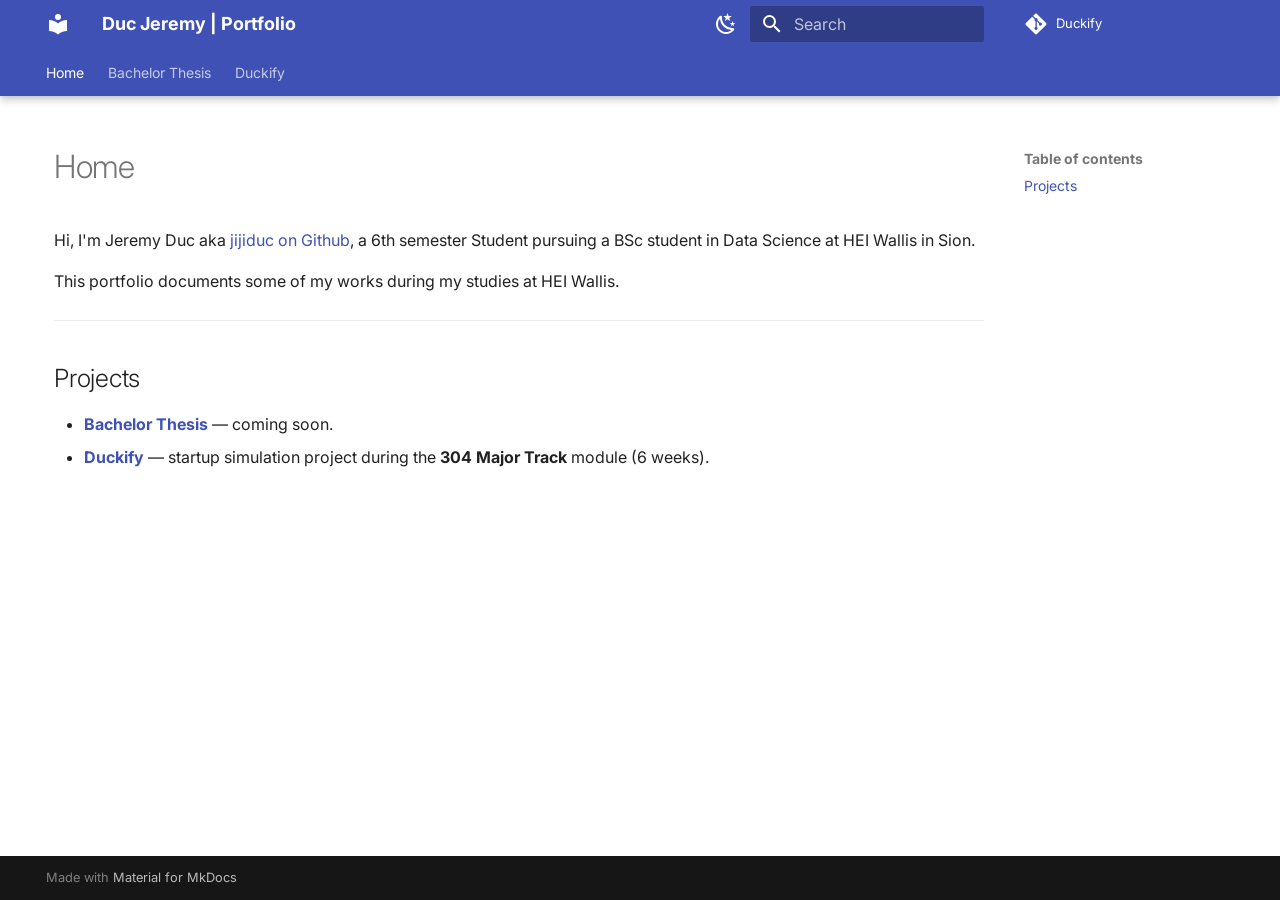
==== commit 6da2fec1: "Deployed 08726f7 with MkDocs version: 1.6.1" ====
--- a/index.html
+++ b/index.html
@@ -8,18 +8,16 @@
       
       
       
-        <link rel="canonical" href="https://github.com/jijiduc/portfolio/">
-      
-      
-      
-        <link rel="next" href="journal/week1/">
-      
-      
-        
-      
-      
-      <link rel="icon" href="assets/jd.jpg">
-      <meta name="generator" content="mkdocs-1.6.1, mkdocs-material-9.7.2">
+      
+      
+        <link rel="next" href="bachelor/">
+      
+      
+        
+      
+      
+      <link rel="icon" href="assets/logo.png">
+      <meta name="generator" content="mkdocs-1.6.1, mkdocs-material-9.7.6">
     
     
       
@@ -44,8 +42,8 @@
         
         
         <link rel="preconnect" href="https://fonts.gstatic.com" crossorigin>
-        <link rel="stylesheet" href="https://fonts.googleapis.com/css?family=Merriweather:300,300i,400,400i,700,700i%7CRoboto+Mono:400,400i,700,700i&display=fallback">
-        <style>:root{--md-text-font:"Merriweather";--md-code-font:"Roboto Mono"}</style>
+        <link rel="stylesheet" href="https://fonts.googleapis.com/css?family=Inter:300,300i,400,400i,700,700i%7CRoboto+Mono:400,400i,700,700i&display=fallback">
+        <style>:root{--md-text-font:"Inter";--md-code-font:"Roboto Mono"}</style>
       
     
     
@@ -62,16 +60,23 @@
   
     
     
-    
-    
-    
-    <body dir="ltr" data-md-color-scheme="default" data-md-color-primary="white" data-md-color-accent="deep-purple">
+      
+    
+    
+    
+    
+    <body dir="ltr" data-md-color-scheme="default" data-md-color-primary="indigo" data-md-color-accent="indigo">
   
     
     <input class="md-toggle" data-md-toggle="drawer" type="checkbox" id="__drawer" autocomplete="off">
     <input class="md-toggle" data-md-toggle="search" type="checkbox" id="__search" autocomplete="off">
     <label class="md-overlay" for="__drawer"></label>
     <div data-md-component="skip">
+      
+        
+        <a href="#projects" class="md-skip">
+          Skip to content
+        </a>
       
     </div>
     <div data-md-component="announce">
@@ -113,7 +118,33 @@
     </div>
     
       
-    
+        <form class="md-header__option" data-md-component="palette">
+  
+    
+    
+    
+    <input class="md-option" data-md-color-media="" data-md-color-scheme="default" data-md-color-primary="indigo" data-md-color-accent="indigo"  aria-label="Switch to dark mode"  type="radio" name="__palette" id="__palette_0">
+    
+      <label class="md-header__button md-icon" title="Switch to dark mode" for="__palette_1" hidden>
+        <svg xmlns="http://www.w3.org/2000/svg" viewBox="0 0 24 24"><path d="m17.75 4.09-2.53 1.94.91 3.06-2.63-1.81-2.63 1.81.91-3.06-2.53-1.94L12.44 4l1.06-3 1.06 3zm3.5 6.91-1.64 1.25.59 1.98-1.7-1.17-1.7 1.17.59-1.98L15.75 11l2.06-.05L18.5 9l.69 1.95zm-2.28 4.95c.83-.08 1.72 1.1 1.19 1.85-.32.45-.66.87-1.08 1.27C15.17 23 8.84 23 4.94 19.07c-3.91-3.9-3.91-10.24 0-14.14.4-.4.82-.76 1.27-1.08.75-.53 1.93.36 1.85 1.19-.27 2.86.69 5.83 2.89 8.02a9.96 9.96 0 0 0 8.02 2.89m-1.64 2.02a12.08 12.08 0 0 1-7.8-3.47c-2.17-2.19-3.33-5-3.49-7.82-2.81 3.14-2.7 7.96.31 10.98 3.02 3.01 7.84 3.12 10.98.31"/></svg>
+      </label>
+    
+  
+    
+    
+    
+    <input class="md-option" data-md-color-media="" data-md-color-scheme="slate" data-md-color-primary="indigo" data-md-color-accent="indigo"  aria-label="Switch to light mode"  type="radio" name="__palette" id="__palette_1">
+    
+      <label class="md-header__button md-icon" title="Switch to light mode" for="__palette_0" hidden>
+        <svg xmlns="http://www.w3.org/2000/svg" viewBox="0 0 24 24"><path d="M12 7a5 5 0 0 1 5 5 5 5 0 0 1-5 5 5 5 0 0 1-5-5 5 5 0 0 1 5-5m0 2a3 3 0 0 0-3 3 3 3 0 0 0 3 3 3 3 0 0 0 3-3 3 3 0 0 0-3-3m0-7 2.39 3.42C13.65 5.15 12.84 5 12 5s-1.65.15-2.39.42zM3.34 7l4.16-.35A7.2 7.2 0 0 0 5.94 8.5c-.44.74-.69 1.5-.83 2.29zm.02 10 1.76-3.77a7.131 7.131 0 0 0 2.38 4.14zM20.65 7l-1.77 3.79a7.02 7.02 0 0 0-2.38-4.15zm-.01 10-4.14.36c.59-.51 1.12-1.14 1.54-1.86.42-.73.69-1.5.83-2.29zM12 22l-2.41-3.44c.74.27 1.55.44 2.41.44.82 0 1.63-.17 2.37-.44z"/></svg>
+      </label>
+    
+  
+</form>
+      
+    
+    
+      <script>var palette=__md_get("__palette");if(palette&&palette.color){if("(prefers-color-scheme)"===palette.color.media){var media=matchMedia("(prefers-color-scheme: light)"),input=document.querySelector(media.matches?"[data-md-color-media='(prefers-color-scheme: light)']":"[data-md-color-media='(prefers-color-scheme: dark)']");palette.color.media=input.getAttribute("data-md-color-media"),palette.color.scheme=input.getAttribute("data-md-color-scheme"),palette.color.primary=input.getAttribute("data-md-color-primary"),palette.color.accent=input.getAttribute("data-md-color-accent")}for(var[key,value]of Object.entries(palette.color))document.body.setAttribute("data-md-color-"+key,value)}</script>
     
     
     
@@ -204,17 +235,38 @@
   
   
   
-    <li class="md-tabs__item">
-      <a href="journal/week1/" class="md-tabs__link">
-        
-  
-  
-    
-  
-  Week 1
-
-      </a>
-    </li>
+    
+    
+      <li class="md-tabs__item">
+        <a href="bachelor/" class="md-tabs__link">
+          
+  
+  
+  Bachelor Thesis
+
+        </a>
+      </li>
+    
+  
+
+      
+        
+  
+  
+  
+  
+    
+    
+      <li class="md-tabs__item">
+        <a href="duckify/" class="md-tabs__link">
+          
+  
+  
+  Duckify
+
+        </a>
+      </li>
+    
   
 
       
@@ -283,6 +335,24 @@
       
       
       
+        <label class="md-nav__link md-nav__link--active" for="__toc">
+          
+  
+  
+  <span class="md-ellipsis">
+    
+  
+    Home
+  
+
+    
+  </span>
+  
+  
+
+          <span class="md-nav__icon md-icon"></span>
+        </label>
+      
       <a href="." class="md-nav__link md-nav__link--active">
         
   
@@ -300,18 +370,321 @@
 
       </a>
       
-    </li>
-  
-
-    
-      
-      
+        
+
+<nav class="md-nav md-nav--secondary" aria-label="Table of contents">
+  
+  
+  
+  
+    <label class="md-nav__title" for="__toc">
+      <span class="md-nav__icon md-icon"></span>
+      Table of contents
+    </label>
+    <ul class="md-nav__list" data-md-component="toc" data-md-scrollfix>
+      
+        <li class="md-nav__item">
+  <a href="#projects" class="md-nav__link">
+    <span class="md-ellipsis">
+      
+        Projects
+      
+    </span>
+  </a>
+  
+</li>
+      
+    </ul>
+  
+</nav>
+      
+    </li>
+  
+
+    
+      
+      
+  
+  
+  
+  
+    
+    
+    
+    
+      
+      
+        
+      
+    
+    
+    <li class="md-nav__item md-nav__item--nested">
+      
+        
+        
+        <input class="md-nav__toggle md-toggle " type="checkbox" id="__nav_2" >
+        
+          
+          <label class="md-nav__link" for="__nav_2" id="__nav_2_label" tabindex="0">
+            
+  
+  
+  <span class="md-ellipsis">
+    
+  
+    Bachelor Thesis
+  
+
+    
+  </span>
+  
+  
+
+            <span class="md-nav__icon md-icon"></span>
+          </label>
+        
+        <nav class="md-nav" data-md-level="1" aria-labelledby="__nav_2_label" aria-expanded="false">
+          <label class="md-nav__title" for="__nav_2">
+            <span class="md-nav__icon md-icon"></span>
+            
+  
+    Bachelor Thesis
+  
+
+          </label>
+          <ul class="md-nav__list" data-md-scrollfix>
+            
+              
+                
   
   
   
   
     <li class="md-nav__item">
-      <a href="journal/week1/" class="md-nav__link">
+      <a href="bachelor/" class="md-nav__link">
+        
+  
+  
+  <span class="md-ellipsis">
+    
+  
+    Overview
+  
+
+    
+  </span>
+  
+  
+
+      </a>
+    </li>
+  
+
+              
+            
+          </ul>
+        </nav>
+      
+    </li>
+  
+
+    
+      
+      
+  
+  
+  
+  
+    
+    
+    
+    
+      
+      
+        
+      
+    
+    
+    <li class="md-nav__item md-nav__item--nested">
+      
+        
+        
+        <input class="md-nav__toggle md-toggle " type="checkbox" id="__nav_3" >
+        
+          
+          <label class="md-nav__link" for="__nav_3" id="__nav_3_label" tabindex="0">
+            
+  
+  
+  <span class="md-ellipsis">
+    
+  
+    Duckify
+  
+
+    
+  </span>
+  
+  
+
+            <span class="md-nav__icon md-icon"></span>
+          </label>
+        
+        <nav class="md-nav" data-md-level="1" aria-labelledby="__nav_3_label" aria-expanded="false">
+          <label class="md-nav__title" for="__nav_3">
+            <span class="md-nav__icon md-icon"></span>
+            
+  
+    Duckify
+  
+
+          </label>
+          <ul class="md-nav__list" data-md-scrollfix>
+            
+              
+                
+  
+  
+  
+  
+    <li class="md-nav__item">
+      <a href="duckify/" class="md-nav__link">
+        
+  
+  
+  <span class="md-ellipsis">
+    
+  
+    Overview
+  
+
+    
+  </span>
+  
+  
+
+      </a>
+    </li>
+  
+
+              
+            
+              
+                
+  
+  
+  
+  
+    <li class="md-nav__item">
+      <a href="duckify/competences/" class="md-nav__link">
+        
+  
+  
+  <span class="md-ellipsis">
+    
+  
+    Compétences
+  
+
+    
+  </span>
+  
+  
+
+      </a>
+    </li>
+  
+
+              
+            
+              
+                
+  
+  
+  
+  
+    
+    
+    
+    
+      
+      
+        
+      
+    
+    
+    <li class="md-nav__item md-nav__item--nested">
+      
+        
+        
+        <input class="md-nav__toggle md-toggle " type="checkbox" id="__nav_3_3" >
+        
+          
+          <label class="md-nav__link" for="__nav_3_3" id="__nav_3_3_label" tabindex="0">
+            
+  
+  
+  <span class="md-ellipsis">
+    
+  
+    Journal
+  
+
+    
+  </span>
+  
+  
+
+            <span class="md-nav__icon md-icon"></span>
+          </label>
+        
+        <nav class="md-nav" data-md-level="2" aria-labelledby="__nav_3_3_label" aria-expanded="false">
+          <label class="md-nav__title" for="__nav_3_3">
+            <span class="md-nav__icon md-icon"></span>
+            
+  
+    Journal
+  
+
+          </label>
+          <ul class="md-nav__list" data-md-scrollfix>
+            
+              
+                
+  
+  
+  
+  
+    <li class="md-nav__item">
+      <a href="duckify/journal/" class="md-nav__link">
+        
+  
+  
+  <span class="md-ellipsis">
+    
+  
+    Overview
+  
+
+    
+  </span>
+  
+  
+
+      </a>
+    </li>
+  
+
+              
+            
+              
+                
+  
+  
+  
+  
+    <li class="md-nav__item">
+      <a href="duckify/journal/week1/" class="md-nav__link">
         
   
   
@@ -327,6 +700,162 @@
   
 
       </a>
+    </li>
+  
+
+              
+            
+              
+                
+  
+  
+  
+  
+    <li class="md-nav__item">
+      <a href="duckify/journal/week2/" class="md-nav__link">
+        
+  
+  
+  <span class="md-ellipsis">
+    
+  
+    Week 2
+  
+
+    
+  </span>
+  
+  
+
+      </a>
+    </li>
+  
+
+              
+            
+              
+                
+  
+  
+  
+  
+    <li class="md-nav__item">
+      <a href="duckify/journal/week3/" class="md-nav__link">
+        
+  
+  
+  <span class="md-ellipsis">
+    
+  
+    Week 3
+  
+
+    
+  </span>
+  
+  
+
+      </a>
+    </li>
+  
+
+              
+            
+              
+                
+  
+  
+  
+  
+    <li class="md-nav__item">
+      <a href="duckify/journal/week4/" class="md-nav__link">
+        
+  
+  
+  <span class="md-ellipsis">
+    
+  
+    Week 4
+  
+
+    
+  </span>
+  
+  
+
+      </a>
+    </li>
+  
+
+              
+            
+              
+                
+  
+  
+  
+  
+    <li class="md-nav__item">
+      <a href="duckify/journal/week5/" class="md-nav__link">
+        
+  
+  
+  <span class="md-ellipsis">
+    
+  
+    Week 5
+  
+
+    
+  </span>
+  
+  
+
+      </a>
+    </li>
+  
+
+              
+            
+              
+                
+  
+  
+  
+  
+    <li class="md-nav__item">
+      <a href="duckify/journal/week6/" class="md-nav__link">
+        
+  
+  
+  <span class="md-ellipsis">
+    
+  
+    Week 6
+  
+
+    
+  </span>
+  
+  
+
+      </a>
+    </li>
+  
+
+              
+            
+          </ul>
+        </nav>
+      
+    </li>
+  
+
+              
+            
+          </ul>
+        </nav>
+      
     </li>
   
 
@@ -349,6 +878,25 @@
   
   
   
+    <label class="md-nav__title" for="__toc">
+      <span class="md-nav__icon md-icon"></span>
+      Table of contents
+    </label>
+    <ul class="md-nav__list" data-md-component="toc" data-md-scrollfix>
+      
+        <li class="md-nav__item">
+  <a href="#projects" class="md-nav__link">
+    <span class="md-ellipsis">
+      
+        Projects
+      
+    </span>
+  </a>
+  
+</li>
+      
+    </ul>
+  
 </nav>
                   </div>
                 </div>
@@ -369,8 +917,15 @@
 
   <h1>Home</h1>
 
-<p>Welcome !</p>
-<p>This portfolio documents my work within the <strong>Duckify</strong> startup simulation during the <strong>304 Major Track</strong> module.</p>
+<p>Hi,
+I'm Jeremy Duc aka <a href="https://github.com/jijiduc">jijiduc on Github</a>, a 6th semester Student pursuing a BSc student in Data Science at HEI Wallis in Sion.</p>
+<p>This portfolio documents some of my works during my studies at HEI Wallis.</p>
+<hr />
+<h2 id="projects">Projects</h2>
+<ul>
+<li><strong><a href="bachelor/">Bachelor Thesis</a></strong> — coming soon.</li>
+<li><strong><a href="duckify/">Duckify</a></strong> — startup simulation project during the <strong>304 Major Track</strong> module (6 weeks).</li>
+</ul>
 
 
 
@@ -426,7 +981,7 @@
     
       
       
-      <script id="__config" type="application/json">{"annotate": null, "base": ".", "features": ["navigation.tabs", "navigation.tabs.sticky", "navigation.sections", "navigation.top", "toc.follow", "header.autohide"], "search": "assets/javascripts/workers/search.2c215733.min.js", "tags": null, "translations": {"clipboard.copied": "Copied to clipboard", "clipboard.copy": "Copy to clipboard", "search.result.more.one": "1 more on this page", "search.result.more.other": "# more on this page", "search.result.none": "No matching documents", "search.result.one": "1 matching document", "search.result.other": "# matching documents", "search.result.placeholder": "Type to start searching", "search.result.term.missing": "Missing", "select.version": "Select version"}, "version": null}</script>
+      <script id="__config" type="application/json">{"annotate": null, "base": ".", "features": ["navigation.tabs", "navigation.tabs.sticky", "navigation.sections", "navigation.top", "toc.follow"], "search": "assets/javascripts/workers/search.2c215733.min.js", "tags": null, "translations": {"clipboard.copied": "Copied to clipboard", "clipboard.copy": "Copy to clipboard", "search.result.more.one": "1 more on this page", "search.result.more.other": "# more on this page", "search.result.none": "No matching documents", "search.result.one": "1 matching document", "search.result.other": "# matching documents", "search.result.placeholder": "Type to start searching", "search.result.term.missing": "Missing", "select.version": "Select version"}, "version": null}</script>
     
     
       <script src="assets/javascripts/bundle.79ae519e.min.js"></script>
--- a/stylesheets/extra.css
+++ b/stylesheets/extra.css
@@ -1,115 +1,10 @@
-/* --- 1. GLOBAL CONFIGURATION --- */
-
-/* Very light general background */
-.md-main {
-    background-color: #fcfcfc; 
-}
-
-/* The Grid: Removing the left column from the layout */
-/* Structure: [Empty space] [Content] [Right TOC] */
-.md-grid {
-    max-width: 1200px; /* Comfortable standard width */
-    margin: 0 auto;
-    display: grid;
-    grid-template-columns: 1fr 12rem; /* Content takes everything except the TOC */
-    gap: 2rem;
-}
-
-/* Permanently hiding the primary navigation sidebar (in case it forces display) */
+/* Hide the left sidebar*/
 .md-sidebar--primary {
     display: none;
 }
 
-/* --- 2. HEADER & TOP NAVIGATION (KEY ELEMENT) --- */
-
-/* Top header (Logo + Title) */
-.md-header {
-    background-color: #ffffff !important;
-    color: #1a202c !important;
-    box-shadow: none !important;
-    border-bottom: 1px solid #eaeaea;
+/* Hide admonition icons */
+.md-typeset .admonition > .admonition-title::before,
+.md-typeset details > summary::before {
+    display: none;
 }
-
-/* Tab bar (Navigation) */
-.md-tabs {
-    background-color: #ffffff !important; /* Pure white background */
-    border-bottom: 1px solid #e2e8f0;
-    color: #4a5568 !important; /* Dark grey text */
-}
-
-/* Links in tabs */
-.md-tabs__link {
-    color: #4a5568 !important;
-    font-family: "Lato", sans-serif;
-    font-weight: 500;
-    opacity: 1 !important; /* Force visibility */
-    transition: color 0.2s;
-}
-
-/* Active tab */
-.md-tabs__link--active, 
-.md-tabs__link:hover {
-    color: #0d47a1 !important; /* MIT Blue */
-    font-weight: 700;
-}
-
-/* Removing aggressive Material shadows */
-.md-header, .md-tabs {
-    box-shadow: 0 1px 2px rgba(0,0,0,0.02) !important;
-}
-
-/* --- 3. CENTRAL CONTENT (DOCUMENT) --- */
-
-.md-content {
-    background-color: transparent;
-    padding-top: 2rem;
-}
-
-/* The white "paper" containing the text */
-.md-content__inner {
-    background-color: white;
-    padding: 3rem;
-    border: 1px solid #eef1f4;
-    border-radius: 8px;
-    box-shadow: 0 4px 6px rgba(0,0,0,0.02); /* Very subtle shadow */
-}
-
-/* --- 4. TYPOGRAPHY (KEEPING IT SERIOUS) --- */
-
-/* Body text */
-.md-typeset {
-    font-family: "Merriweather", "Georgia", serif;
-    font-size: 1.05rem;
-    line-height: 1.8;
-    color: #2d3748;
-}
-
-/* Headings */
-.md-typeset h1, 
-.md-typeset h2 {
-    font-family: "Lato", sans-serif;
-    color: #0d47a1;
-    font-weight: 600;
-    letter-spacing: -0.01em;
-}
-
-.md-typeset h1 {
-    margin-top: 0; /* Move the main title up */
-    font-size: 2.2rem;
-}
-
-/* --- 5. RIGHT TABLE OF CONTENTS (TOC) --- */
-
-/* Floating and discrete */
-.md-sidebar--secondary {
-    margin-top: 2rem;
-    height: auto;
-}
-
-.md-nav--secondary .md-nav__title {
-    background-color: transparent;
-    box-shadow: none;
-    color: #0d47a1;
-    font-weight: bold;
-    font-family: "Lato", sans-serif;
-}
